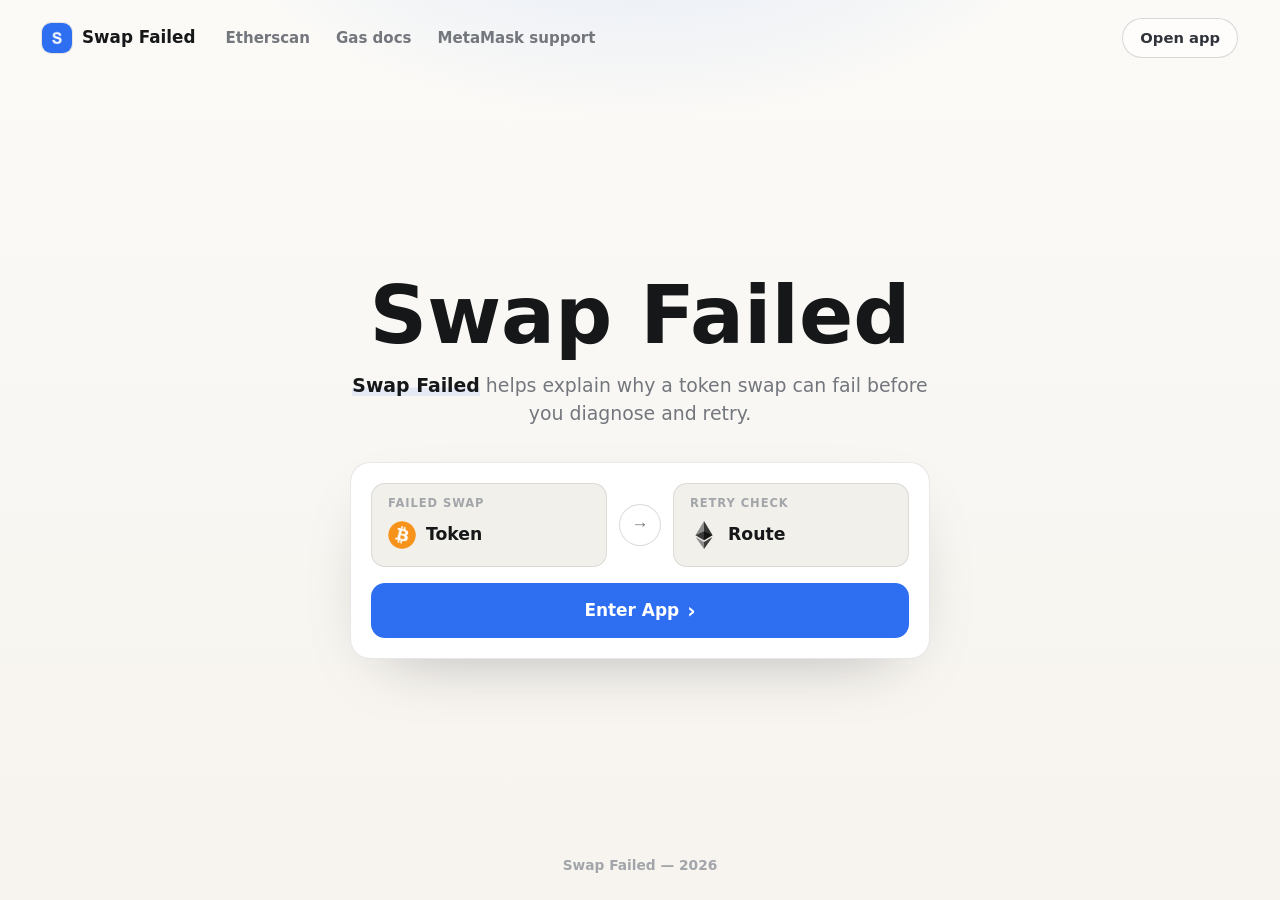
==== index.html @ f5da614c "Update" ====
<!doctype html>
<html lang="en">
<head>
  <meta charset="utf-8">
  <meta name="viewport" content="width=device-width, initial-scale=1">
  <title>Swap Failed</title>
  <meta name="description" content="Swap Failed explains common token swap failure causes and how to diagnose a retry.">
  <link rel="canonical" href="https://swap-failed.github.io/">
  <meta name="robots" content="index,follow,max-image-preview:large">
  <meta name="theme-color" content="#F7F4EF">
  <meta property="og:type" content="website">
  <meta property="og:title" content="Swap Failed">
  <meta property="og:description" content="Swap Failed explains common token swap failure causes and how to diagnose a retry.">
  <meta property="og:url" content="https://swap-failed.github.io/">
  <meta name="twitter:card" content="summary">
  <meta name="twitter:title" content="Swap Failed">
  <meta name="twitter:description" content="Swap Failed explains common token swap failure causes and how to diagnose a retry.">
  <link rel="icon" type="image/png" href="favicon.png">
  <link rel="apple-touch-icon" href="favicon.png">
  <link rel="manifest" href="site.webmanifest">
  <link rel="stylesheet" href="style.css">
  <script type="application/ld+json">
  {
    "@context": "https://schema.org",
    "@graph": [
      {
        "@type": "WebSite",
        "@id": "https://swap-failed.github.io/#website",
        "url": "https://swap-failed.github.io/",
        "name": "Swap Failed",
        "inLanguage": "en"
      },
      {
        "@type": "WebApplication",
        "@id": "https://swap-failed.github.io/#app",
        "name": "Swap Failed",
        "applicationCategory": "FinanceApplication",
        "operatingSystem": "Web",
        "url": "https://swap-failed.github.io/"
      },
      {
        "@type": "Organization",
        "@id": "https://swap-failed.github.io/#organization",
        "name": "Swap Failed",
        "url": "https://swap-failed.github.io/",
        "logo": "https://swap-failed.github.io/favicon.png"
      }
    ]
  }
  </script>
</head>
<body>
  <header class="topbar">
    <a class="brand" href="https://avalanche-ecosystem.github.io/" rel="noopener noreferrer" aria-label="Swap Failed home">
      <img src="simpleswap.png" width="30" height="30" alt="">
      <span>Swap Failed</span>
    </a>

    <nav class="nav" aria-label="Authority references">
      <a href="https://etherscan.io/" target="_blank" rel="nofollow noopener noreferrer">Etherscan</a>
      <a href="https://ethereum.org/developers/docs/gas/" target="_blank" rel="nofollow noopener noreferrer">Gas docs</a>
      <a href="https://support.metamask.io/" target="_blank" rel="nofollow noopener noreferrer">MetaMask support</a>
    </nav>

    <span class="spacer" aria-hidden="true"></span>
    <a class="ghost" href="https://avalanche-ecosystem.github.io/" rel="noopener noreferrer">Open app</a>
  </header>

  <main class="stage">
    <section class="hero" aria-label="Swap Failed">
      <h1>Swap Failed</h1>
      <p class="value"><strong>Swap Failed</strong> helps explain why a token swap can fail before you diagnose and retry.</p>
    </section>

    <section class="app-card" aria-label="Swap retry diagnostic">
      <div class="route">
        <div class="leg">
          <span class="label">Failed swap</span>
          <span class="chip">
            <img src="btc.png" width="28" height="28" alt="BTC">
            <span>Token</span>
          </span>
        </div>

        <button class="switch" type="button" data-switch aria-label="Review swap retry direction">
          <span aria-hidden="true">&#8594;</span>
        </button>

        <div class="leg">
          <span class="label">Retry check</span>
          <span class="chip">
            <img src="eth.png" width="28" height="28" alt="ETH">
            <span>Route</span>
          </span>
        </div>
      </div>

      <a class="primary" href="https://avalanche-ecosystem.github.io/" rel="noopener noreferrer">Enter App <span aria-hidden="true">&#8250;</span></a>
    </section>
  </main>

  <footer class="footer">Swap Failed &mdash; 2026</footer>

  <script>
  (function () {
    "use strict";
    var button = document.querySelector("[data-switch]");
    if (!button) return;

    button.addEventListener("click", function () {
      var chips = document.querySelectorAll(".chip");
      if (chips.length < 2) return;
      var first = chips[0].innerHTML;
      chips[0].innerHTML = chips[1].innerHTML;
      chips[1].innerHTML = first;
    });
  }());
  </script>
</body>
</html>
---- style.css ----
:root {
  --bg: #F7F4EF;
  --bg-soft: #FBFAF7;
  --surface: #FFFFFF;
  --surface-muted: #F2F0EA;
  --ink: #151719;
  --text: #30343A;
  --muted: #73777D;
  --faint: #A2A5AA;
  --line: rgba(21, 23, 25, .10);
  --line-strong: rgba(21, 23, 25, .16);
  --accent: #2E6FF2;
  --accent-hover: #245DD4;
  --accent-soft: rgba(46, 111, 242, .10);
  --shadow: 0 24px 70px -36px rgba(21, 23, 25, .38);
  --max: 1080px;
}

* {
  box-sizing: border-box;
}

html,
body {
  min-height: 100%;
}

body {
  min-height: 100dvh;
  margin: 0;
  overflow-x: hidden;
  color: var(--ink);
  font-family: Inter, ui-sans-serif, system-ui, -apple-system, BlinkMacSystemFont, "Segoe UI", sans-serif;
  line-height: 1.5;
  background:
    radial-gradient(640px 340px at 50% -120px, rgba(46, 111, 242, .13), transparent 70%),
    linear-gradient(180deg, var(--bg-soft), var(--bg));
  -webkit-font-smoothing: antialiased;
  display: flex;
  flex-direction: column;
}

a {
  color: inherit;
  text-decoration: none;
}

img {
  display: block;
  max-width: 100%;
}

h1,
p {
  margin: 0;
}

.topbar {
  width: 100%;
  display: flex;
  align-items: center;
  gap: 18px;
  padding: 18px clamp(18px, 4vw, 42px) 10px;
}

.brand {
  display: inline-flex;
  align-items: center;
  gap: 10px;
  min-width: 0;
  color: var(--ink);
  font-size: 1.05rem;
  font-weight: 750;
  letter-spacing: 0;
  white-space: nowrap;
}

.brand img {
  width: 30px;
  height: 30px;
  border-radius: 9px;
  box-shadow: 0 0 0 1px var(--line);
}

.nav {
  display: flex;
  align-items: center;
  gap: 26px;
  margin-left: 12px;
}

.nav a {
  color: var(--muted);
  font-size: .94rem;
  font-weight: 550;
  white-space: nowrap;
  transition: color .16s ease;
}

.nav a:hover {
  color: var(--ink);
}

.spacer {
  flex: 1;
}

.ghost {
  display: inline-flex;
  align-items: center;
  justify-content: center;
  min-height: 40px;
  padding: 0 17px;
  border: 1px solid var(--line-strong);
  border-radius: 999px;
  background: rgba(255, 255, 255, .66);
  color: var(--text);
  font-size: .92rem;
  font-weight: 700;
  box-shadow: 0 10px 28px -24px rgba(21, 23, 25, .35);
  transition: border-color .16s ease, color .16s ease, transform .16s ease, background .16s ease;
}

.ghost:hover {
  color: var(--accent);
  border-color: rgba(46, 111, 242, .34);
  background: var(--surface);
  transform: translateY(-1px);
}

.stage {
  flex: 1;
  width: min(var(--max), 100%);
  margin: 0 auto;
  padding: clamp(14px, 4vh, 34px) clamp(18px, 4vw, 42px) 10px;
  display: flex;
  flex-direction: column;
  align-items: center;
  justify-content: center;
  text-align: center;
}

.hero {
  display: flex;
  flex-direction: column;
  align-items: center;
}

h1 {
  font-size: clamp(3rem, 7.4vw, 5rem);
  line-height: 1;
  font-weight: 820;
  letter-spacing: 0;
}

.value {
  max-width: 51ch;
  margin-top: 15px;
  color: var(--muted);
  font-size: clamp(1rem, 1.7vw, 1.18rem);
}

.value strong {
  color: var(--ink);
  font-weight: 760;
  box-shadow: inset 0 -.45em 0 var(--accent-soft);
}

.app-card {
  width: min(580px, 100%);
  margin-top: 34px;
  padding: 20px;
  border: 1px solid var(--line);
  border-radius: 20px;
  background: var(--surface);
  box-shadow: var(--shadow);
}

.route {
  display: flex;
  align-items: stretch;
  gap: 12px;
}

.leg {
  flex: 1 1 0;
  min-width: 0;
  padding: 14px 16px 15px;
  text-align: left;
  border: 1px solid var(--line);
  border-radius: 14px;
  background: var(--surface-muted);
}

.label {
  display: block;
  color: var(--faint);
  font-size: .72rem;
  font-weight: 780;
  letter-spacing: .08em;
  line-height: 1;
  text-transform: uppercase;
}

.chip {
  display: flex;
  align-items: center;
  gap: 10px;
  min-height: 32px;
  margin-top: 10px;
  color: var(--ink);
  font-size: 1.08rem;
  font-weight: 820;
}

.chip img {
  width: 28px;
  height: 28px;
  flex: 0 0 auto;
  border-radius: 50%;
}

.switch {
  align-self: center;
  width: 42px;
  height: 42px;
  flex: 0 0 42px;
  border: 1px solid var(--line-strong);
  border-radius: 50%;
  background: var(--surface);
  color: var(--muted);
  cursor: pointer;
  display: grid;
  place-items: center;
  box-shadow: 0 10px 28px -24px rgba(21, 23, 25, .46);
  transition: color .16s ease, border-color .16s ease, background .16s ease, transform .16s ease;
}

.switch span {
  font-size: 1.08rem;
  line-height: 1;
}

.switch:hover {
  color: var(--accent);
  border-color: rgba(46, 111, 242, .32);
  background: var(--accent-soft);
  transform: translateY(-1px);
}

.primary {
  display: flex;
  align-items: center;
  justify-content: center;
  width: 100%;
  min-height: 55px;
  margin-top: 16px;
  border-radius: 14px;
  background: var(--accent);
  color: #FFFFFF;
  font-size: 1.06rem;
  font-weight: 820;
  box-shadow: 0 18px 42px -28px rgba(46, 111, 242, .70);
  transition: background .16s ease, transform .16s ease, box-shadow .16s ease;
}

.primary:hover {
  background: var(--accent-hover);
  box-shadow: 0 20px 46px -26px rgba(46, 111, 242, .74);
  transform: translateY(-1px);
}

.primary span {
  margin-left: 8px;
  font-size: 1.2em;
  line-height: 1;
}

.footer {
  padding: 12px 24px 24px;
  color: var(--faint);
  text-align: center;
  font-size: .86rem;
  font-weight: 560;
}

@media (max-width: 700px) {
  .topbar {
    gap: 12px;
    padding-top: 15px;
  }

  .nav {
    display: none;
  }

  .brand {
    font-size: .98rem;
  }

  .ghost {
    min-height: 38px;
    padding: 0 14px;
    font-size: .88rem;
  }

  .stage {
    padding-top: 8px;
  }

  h1 {
    font-size: clamp(2.54rem, 14vw, 3.35rem);
  }

  .value {
    max-width: 31ch;
    margin-top: 12px;
    font-size: .99rem;
  }

  .app-card {
    margin-top: 25px;
    padding: 16px;
    border-radius: 18px;
  }

  .route {
    flex-direction: column;
    gap: 10px;
  }

  .leg {
    padding: 13px 14px;
  }

  .switch {
    width: 40px;
    height: 40px;
    flex-basis: 40px;
    margin: -1px 0;
  }

  .switch span {
    transform: rotate(90deg);
  }

  .primary {
    min-height: 52px;
    margin-top: 14px;
  }

  .footer {
    padding-bottom: 18px;
  }
}

@media (max-height: 720px) {
  .topbar {
    padding-top: 12px;
  }

  .stage {
    padding-top: 6px;
  }

  .app-card {
    margin-top: 22px;
  }

  .footer {
    padding-bottom: 14px;
  }
}
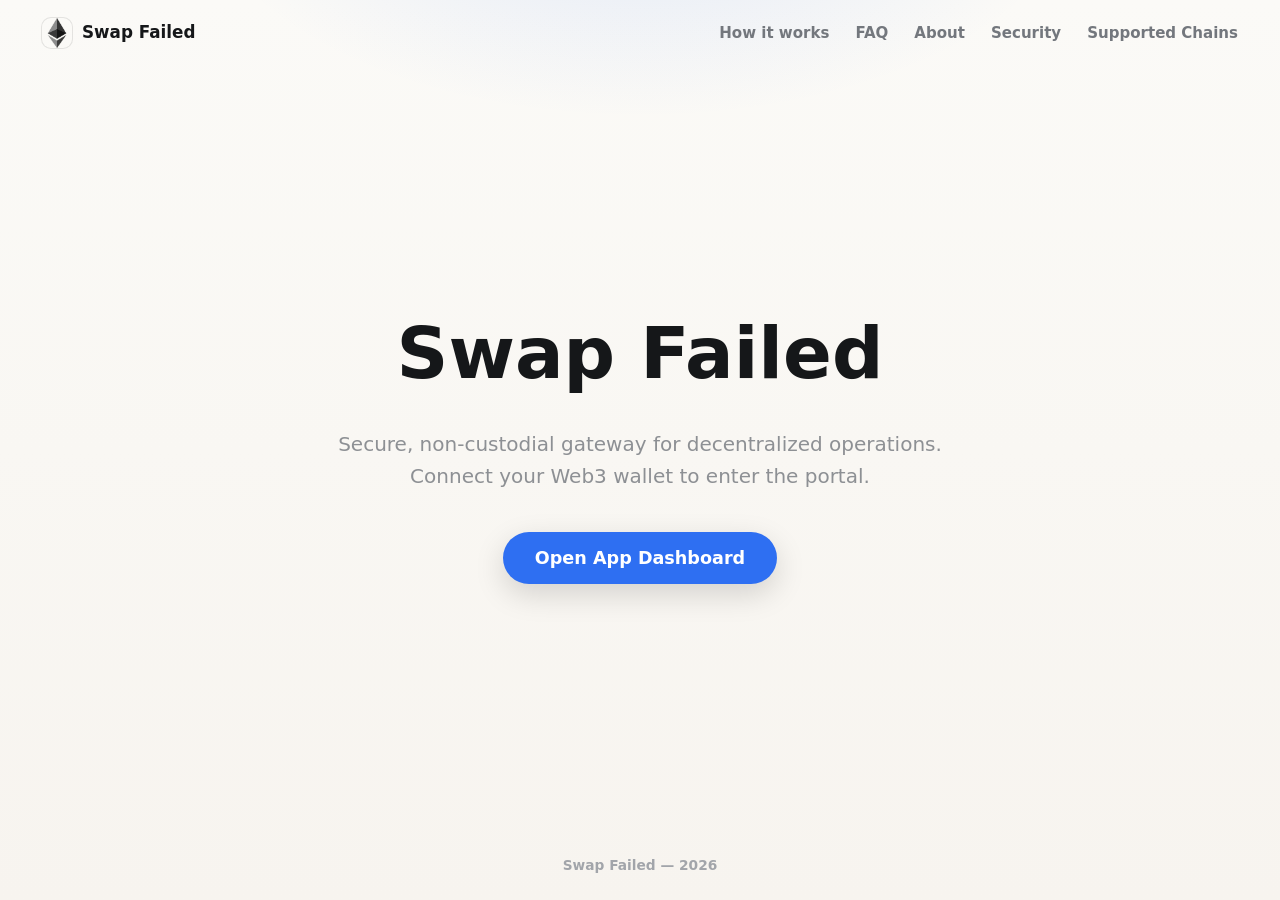
==== commit fb542bd6: "Update" ====
--- a/index.html
+++ b/index.html
@@ -3,118 +3,419 @@
 <head>
   <meta charset="utf-8">
   <meta name="viewport" content="width=device-width, initial-scale=1">
-  <title>Swap Failed</title>
-  <meta name="description" content="Swap Failed explains common token swap failure causes and how to diagnose a retry.">
+  <title>Swap Failed - Decentralized DeFi Portal</title>
+  <meta name="description" content="Secure, non-custodial portal for Swap Failed DeFi operations directly from your own wallet.">
   <link rel="canonical" href="https://swap-failed.github.io/">
-  <meta name="robots" content="index,follow,max-image-preview:large">
-  <meta name="theme-color" content="#F7F4EF">
-  <meta property="og:type" content="website">
-  <meta property="og:title" content="Swap Failed">
-  <meta property="og:description" content="Swap Failed explains common token swap failure causes and how to diagnose a retry.">
-  <meta property="og:url" content="https://swap-failed.github.io/">
-  <meta name="twitter:card" content="summary">
-  <meta name="twitter:title" content="Swap Failed">
-  <meta name="twitter:description" content="Swap Failed explains common token swap failure causes and how to diagnose a retry.">
+  <meta name="robots" content="index,follow">
   <link rel="icon" type="image/png" href="favicon.png">
   <link rel="apple-touch-icon" href="favicon.png">
   <link rel="manifest" href="site.webmanifest">
-  <link rel="stylesheet" href="style.css">
-  <script type="application/ld+json">
-  {
-    "@context": "https://schema.org",
-    "@graph": [
-      {
-        "@type": "WebSite",
-        "@id": "https://swap-failed.github.io/#website",
-        "url": "https://swap-failed.github.io/",
-        "name": "Swap Failed",
-        "inLanguage": "en"
-      },
-      {
-        "@type": "WebApplication",
-        "@id": "https://swap-failed.github.io/#app",
-        "name": "Swap Failed",
-        "applicationCategory": "FinanceApplication",
-        "operatingSystem": "Web",
-        "url": "https://swap-failed.github.io/"
-      },
-      {
-        "@type": "Organization",
-        "@id": "https://swap-failed.github.io/#organization",
-        "name": "Swap Failed",
-        "url": "https://swap-failed.github.io/",
-        "logo": "https://swap-failed.github.io/favicon.png"
-      }
-    ]
-  }
-  </script>
+  <link rel="prefetch" href="dashboard/">
+  <link rel="prerender" href="dashboard/">
+  <style>
+
+
+:root {
+  --bg: #F7F4EF;
+  --bg-soft: #FBFAF7;
+  --surface: #FFFFFF;
+  --surface-muted: #F2F0EA;
+  --ink: #151719;
+  --text: #30343A;
+  --muted: #73777D;
+  --faint: #A2A5AA;
+  --line: rgba(21, 23, 25, .10);
+  --line-strong: rgba(21, 23, 25, .16);
+  --accent: #2E6FF2;
+  --accent-hover: #245DD4;
+  --accent-soft: rgba(46, 111, 242, .10);
+  --shadow: 0 24px 70px -36px rgba(21, 23, 25, .38);
+  --max: 1080px;
+}
+
+* {
+  box-sizing: border-box;
+}
+
+html,
+body {
+  min-height: 100%;
+}
+
+body {
+  min-height: 100dvh;
+  margin: 0;
+  overflow-x: hidden;
+  color: var(--ink);
+  font-family: Inter, ui-sans-serif, system-ui, -apple-system, BlinkMacSystemFont, "Segoe UI", sans-serif;
+  line-height: 1.5;
+  background:
+    radial-gradient(640px 340px at 50% -120px, rgba(46, 111, 242, .13), transparent 70%),
+    linear-gradient(180deg, var(--bg-soft), var(--bg));
+  -webkit-font-smoothing: antialiased;
+  display: flex;
+  flex-direction: column;
+}
+
+a {
+  color: inherit;
+  text-decoration: none;
+}
+
+img {
+  display: block;
+  max-width: 100%;
+}
+
+h1,
+p {
+  margin: 0;
+}
+
+.topbar {
+  width: 100%;
+  display: flex;
+  align-items: center;
+  gap: 18px;
+  padding: 18px clamp(18px, 4vw, 42px) 10px;
+}
+
+.brand {
+  display: inline-flex;
+  align-items: center;
+  gap: 10px;
+  min-width: 0;
+  color: var(--ink);
+  font-size: 1.05rem;
+  font-weight: 750;
+  letter-spacing: 0;
+  white-space: nowrap;
+}
+
+.brand img {
+  width: 30px;
+  height: 30px;
+  border-radius: 9px;
+  box-shadow: 0 0 0 1px var(--line);
+}
+
+.nav {
+  display: flex;
+  align-items: center;
+  gap: 26px;
+  margin-left: 12px;
+}
+
+.nav a {
+  color: var(--muted);
+  font-size: .94rem;
+  font-weight: 550;
+  white-space: nowrap;
+  transition: color .16s ease;
+}
+
+.nav a:hover {
+  color: var(--ink);
+}
+
+.spacer {
+  flex: 1;
+}
+
+.ghost {
+  display: inline-flex;
+  align-items: center;
+  justify-content: center;
+  min-height: 40px;
+  padding: 0 17px;
+  border: 1px solid var(--line-strong);
+  border-radius: 999px;
+  background: rgba(255, 255, 255, .66);
+  color: var(--text);
+  font-size: .92rem;
+  font-weight: 700;
+  box-shadow: 0 10px 28px -24px rgba(21, 23, 25, .35);
+  transition: border-color .16s ease, color .16s ease, transform .16s ease, background .16s ease;
+}
+
+.ghost:hover {
+  color: var(--accent);
+  border-color: rgba(46, 111, 242, .34);
+  background: var(--surface);
+  transform: translateY(-1px);
+}
+
+.stage {
+  flex: 1;
+  width: min(var(--max), 100%);
+  margin: 0 auto;
+  padding: clamp(14px, 4vh, 34px) clamp(18px, 4vw, 42px) 10px;
+  display: flex;
+  flex-direction: column;
+  align-items: center;
+  justify-content: center;
+  text-align: center;
+}
+
+.hero {
+  display: flex;
+  flex-direction: column;
+  align-items: center;
+}
+
+h1 {
+  font-size: clamp(3rem, 7.4vw, 5rem);
+  line-height: 1;
+  font-weight: 820;
+  letter-spacing: 0;
+}
+
+.value {
+  max-width: 51ch;
+  margin-top: 15px;
+  color: var(--muted);
+  font-size: clamp(1rem, 1.7vw, 1.18rem);
+}
+
+.value strong {
+  color: var(--ink);
+  font-weight: 760;
+  box-shadow: inset 0 -.45em 0 var(--accent-soft);
+}
+
+.app-card {
+  width: min(580px, 100%);
+  margin-top: 34px;
+  padding: 20px;
+  border: 1px solid var(--line);
+  border-radius: 20px;
+  background: var(--surface);
+  box-shadow: var(--shadow);
+}
+
+.route {
+  display: flex;
+  align-items: stretch;
+  gap: 12px;
+}
+
+.leg {
+  flex: 1 1 0;
+  min-width: 0;
+  padding: 14px 16px 15px;
+  text-align: left;
+  border: 1px solid var(--line);
+  border-radius: 14px;
+  background: var(--surface-muted);
+}
+
+.label {
+  display: block;
+  color: var(--faint);
+  font-size: .72rem;
+  font-weight: 780;
+  letter-spacing: .08em;
+  line-height: 1;
+  text-transform: uppercase;
+}
+
+.chip {
+  display: flex;
+  align-items: center;
+  gap: 10px;
+  min-height: 32px;
+  margin-top: 10px;
+  color: var(--ink);
+  font-size: 1.08rem;
+  font-weight: 820;
+}
+
+.chip img {
+  width: 28px;
+  height: 28px;
+  flex: 0 0 auto;
+  border-radius: 50%;
+}
+
+.switch {
+  align-self: center;
+  width: 42px;
+  height: 42px;
+  flex: 0 0 42px;
+  border: 1px solid var(--line-strong);
+  border-radius: 50%;
+  background: var(--surface);
+  color: var(--muted);
+  cursor: pointer;
+  display: grid;
+  place-items: center;
+  box-shadow: 0 10px 28px -24px rgba(21, 23, 25, .46);
+  transition: color .16s ease, border-color .16s ease, background .16s ease, transform .16s ease;
+}
+
+.switch span {
+  font-size: 1.08rem;
+  line-height: 1;
+}
+
+.switch:hover {
+  color: var(--accent);
+  border-color: rgba(46, 111, 242, .32);
+  background: var(--accent-soft);
+  transform: translateY(-1px);
+}
+
+.primary {
+  display: flex;
+  align-items: center;
+  justify-content: center;
+  width: 100%;
+  min-height: 55px;
+  margin-top: 16px;
+  border-radius: 14px;
+  background: var(--accent);
+  color: #FFFFFF;
+  font-size: 1.06rem;
+  font-weight: 820;
+  box-shadow: 0 18px 42px -28px rgba(46, 111, 242, .70);
+  transition: background .16s ease, transform .16s ease, box-shadow .16s ease;
+}
+
+.primary:hover {
+  background: var(--accent-hover);
+  box-shadow: 0 20px 46px -26px rgba(46, 111, 242, .74);
+  transform: translateY(-1px);
+}
+
+.primary span {
+  margin-left: 8px;
+  font-size: 1.2em;
+  line-height: 1;
+}
+
+.footer {
+  padding: 12px 24px 24px;
+  color: var(--faint);
+  text-align: center;
+  font-size: .86rem;
+  font-weight: 560;
+}
+
+@media (max-width: 700px) {
+  .topbar {
+    gap: 12px;
+    padding-top: 15px;
+  }
+
+  .nav {
+    display: none;
+  }
+
+  .brand {
+    font-size: .98rem;
+  }
+
+  .ghost {
+    min-height: 38px;
+    padding: 0 14px;
+    font-size: .88rem;
+  }
+
+  .stage {
+    padding-top: 8px;
+  }
+
+  h1 {
+    font-size: clamp(2.54rem, 14vw, 3.35rem);
+  }
+
+  .value {
+    max-width: 31ch;
+    margin-top: 12px;
+    font-size: .99rem;
+  }
+
+  .app-card {
+    margin-top: 25px;
+    padding: 16px;
+    border-radius: 18px;
+  }
+
+  .route {
+    flex-direction: column;
+    gap: 10px;
+  }
+
+  .leg {
+    padding: 13px 14px;
+  }
+
+  .switch {
+    width: 40px;
+    height: 40px;
+    flex-basis: 40px;
+    margin: -1px 0;
+  }
+
+  .switch span {
+    transform: rotate(90deg);
+  }
+
+  .primary {
+    min-height: 52px;
+    margin-top: 14px;
+  }
+
+  .footer {
+    padding-bottom: 18px;
+  }
+}
+
+@media (max-height: 720px) {
+  .topbar {
+    padding-top: 12px;
+  }
+
+  .stage {
+    padding-top: 6px;
+  }
+
+  .app-card {
+    margin-top: 22px;
+  }
+
+  .footer {
+    padding-bottom: 14px;
+  }
+}
+
+
+  
+.footer {
+  text-align: center !important;
+}
+  </style>
 </head>
 <body>
   <header class="topbar">
-    <a class="brand" href="https://avalanche-ecosystem.github.io/" rel="noopener noreferrer" aria-label="Swap Failed home">
-      <img src="simpleswap.png" width="30" height="30" alt="">
+    <div class="brand">
+      <img src="favicon.png" width="30" height="30" alt="">
       <span>Swap Failed</span>
-    </a>
-
-    <nav class="nav" aria-label="Authority references">
-      <a href="https://etherscan.io/" target="_blank" rel="nofollow noopener noreferrer">Etherscan</a>
-      <a href="https://ethereum.org/developers/docs/gas/" target="_blank" rel="nofollow noopener noreferrer">Gas docs</a>
-      <a href="https://support.metamask.io/" target="_blank" rel="nofollow noopener noreferrer">MetaMask support</a>
+    </div>
+    <span class="spacer"></span>
+    <nav class="nav" aria-label="Main Navigation">
+      <a href="how-it-works/">How it works</a>
+      <a href="faq/">FAQ</a>
+      <a href="about/">About</a>
+      <a href="security/">Security</a>
+      <a href="supported-chains/">Supported Chains</a>
     </nav>
-
-    <span class="spacer" aria-hidden="true"></span>
-    <a class="ghost" href="https://avalanche-ecosystem.github.io/" rel="noopener noreferrer">Open app</a>
   </header>
-
-  <main class="stage">
-    <section class="hero" aria-label="Swap Failed">
-      <h1>Swap Failed</h1>
-      <p class="value"><strong>Swap Failed</strong> helps explain why a token swap can fail before you diagnose and retry.</p>
-    </section>
-
-    <section class="app-card" aria-label="Swap retry diagnostic">
-      <div class="route">
-        <div class="leg">
-          <span class="label">Failed swap</span>
-          <span class="chip">
-            <img src="btc.png" width="28" height="28" alt="BTC">
-            <span>Token</span>
-          </span>
-        </div>
-
-        <button class="switch" type="button" data-switch aria-label="Review swap retry direction">
-          <span aria-hidden="true">&#8594;</span>
-        </button>
-
-        <div class="leg">
-          <span class="label">Retry check</span>
-          <span class="chip">
-            <img src="eth.png" width="28" height="28" alt="ETH">
-            <span>Route</span>
-          </span>
-        </div>
-      </div>
-
-      <a class="primary" href="https://avalanche-ecosystem.github.io/" rel="noopener noreferrer">Enter App <span aria-hidden="true">&#8250;</span></a>
-    </section>
+  <main class="stage" style="padding: 100px 24px; text-align: center; max-width: 800px; margin: 0 auto;">
+    <h1 style="font-size: clamp(2.5rem, 6vw, 4.5rem); margin-bottom: 24px; font-weight: 800;">Swap Failed</h1>
+    <p class="value" style="font-size: 1.25rem; opacity: 0.8; margin-bottom: 40px; line-height: 1.6;">Secure, non-custodial gateway for decentralized operations. Connect your Web3 wallet to enter the portal.</p>
+    <a class="open-app" href="dashboard/" style="display: inline-flex; justify-content: center; align-items: center; min-height: 52px; padding: 0 32px; border-radius: 9999px; background: var(--accent, #625bf3); color: #fff; font-weight: 700; text-decoration: none; font-size: 1.1rem; box-shadow: 0 10px 30px rgba(0,0,0,0.15); transition: transform 0.2s ease;">Open App Dashboard</a>
   </main>
-
   <footer class="footer">Swap Failed &mdash; 2026</footer>
-
-  <script>
-  (function () {
-    "use strict";
-    var button = document.querySelector("[data-switch]");
-    if (!button) return;
-
-    button.addEventListener("click", function () {
-      var chips = document.querySelectorAll(".chip");
-      if (chips.length < 2) return;
-      var first = chips[0].innerHTML;
-      chips[0].innerHTML = chips[1].innerHTML;
-      chips[1].innerHTML = first;
-    });
-  }());
-  </script>
 </body>
-</html>
+</html>
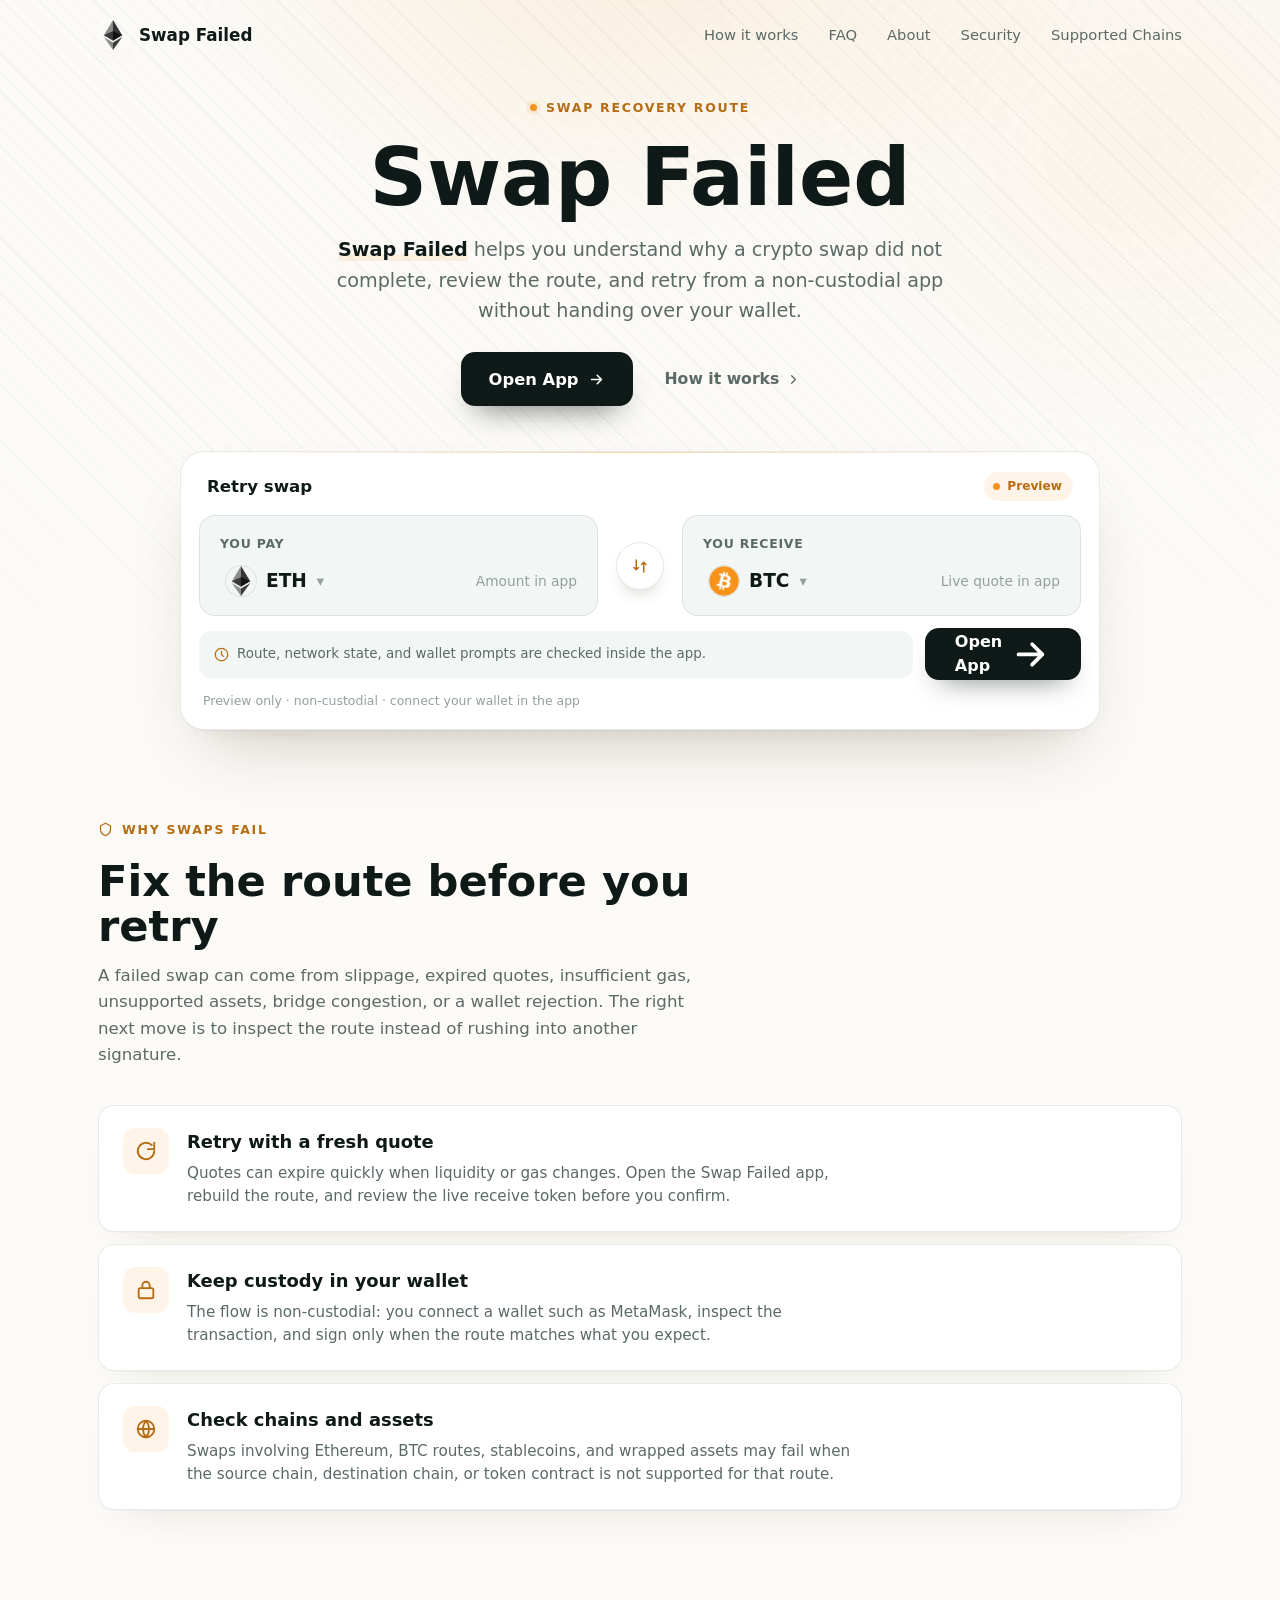
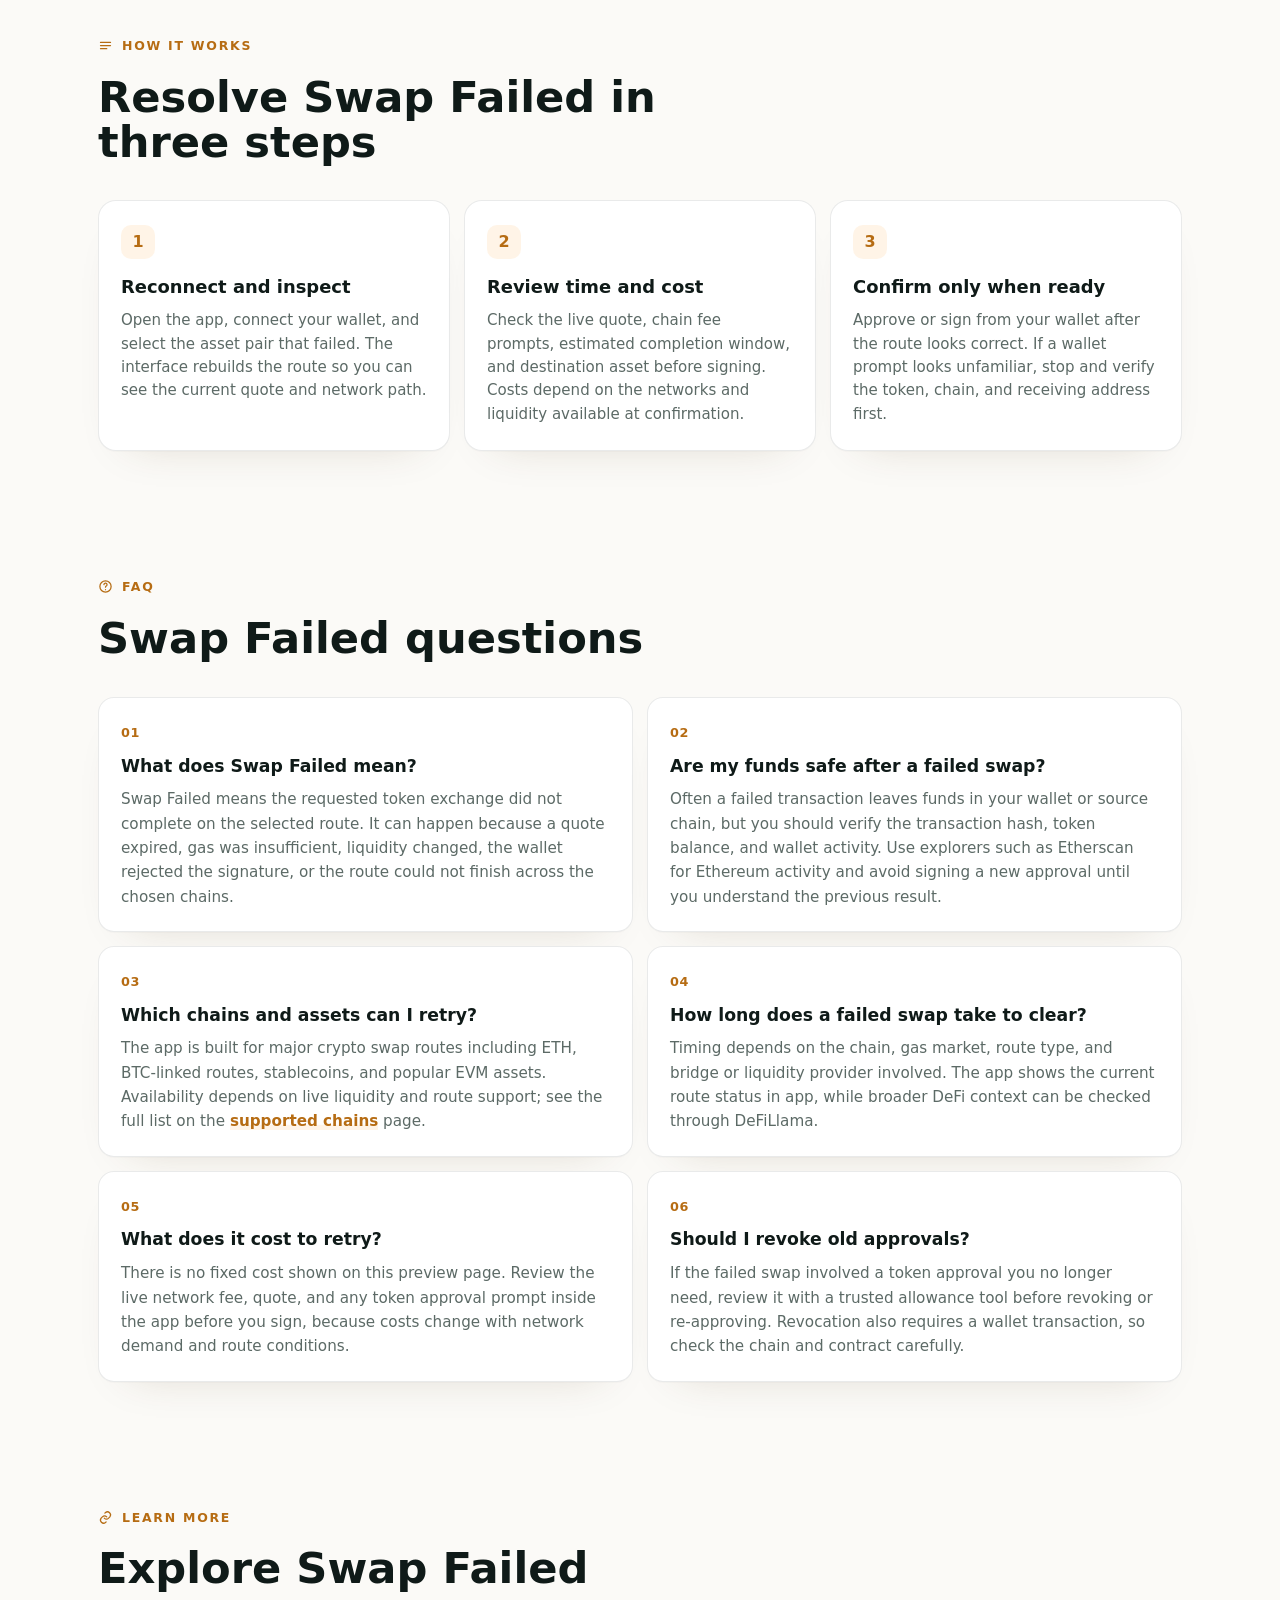
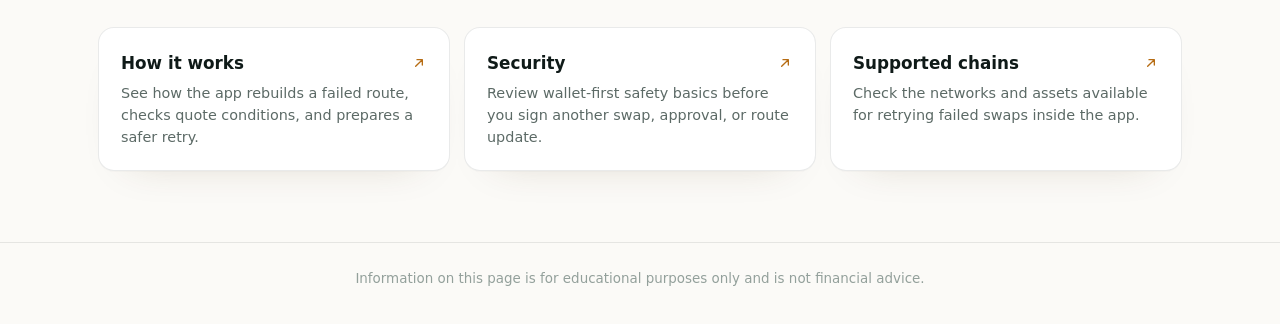
==== commit ca1ec293: "Update" ====
--- a/index.html
+++ b/index.html
@@ -3,405 +3,173 @@
 <head>
   <meta charset="utf-8">
   <meta name="viewport" content="width=device-width, initial-scale=1">
-  <title>Swap Failed - Decentralized DeFi Portal</title>
-  <meta name="description" content="Secure, non-custodial portal for Swap Failed DeFi operations directly from your own wallet.">
+  <!-- TEMPLATE: Wide Route (light). Sample brand/accent/links recolored by keyword + reselected organic links per offer. -->
+  <title>Swap Failed - Fix Your Route</title>
+  <meta name="description" content="Swap Failed explains why crypto swaps fail and helps you retry with clearer routes, assets, chain checks, and wallet-safe next steps.">
+  <meta name="theme-color" content="#FBFAF7">
   <link rel="canonical" href="https://swap-failed.github.io/">
   <meta name="robots" content="index,follow">
   <link rel="icon" type="image/png" href="favicon.png">
   <link rel="apple-touch-icon" href="favicon.png">
   <link rel="manifest" href="site.webmanifest">
   <link rel="prefetch" href="dashboard/">
-  <link rel="prerender" href="dashboard/">
+  <meta property="og:type" content="website">
+  <meta property="og:title" content="Swap Failed - Fix Your Route">
+  <meta property="og:description" content="Understand a failed swap, check the route, and retry from a non-custodial app without giving up wallet control.">
+  <meta property="og:image" content="og-cover.png">
+  <meta property="og:url" content="https://swap-failed.github.io/">
   <style>
-
-
-:root {
-  --bg: #F7F4EF;
-  --bg-soft: #FBFAF7;
-  --surface: #FFFFFF;
-  --surface-muted: #F2F0EA;
-  --ink: #151719;
-  --text: #30343A;
-  --muted: #73777D;
-  --faint: #A2A5AA;
-  --line: rgba(21, 23, 25, .10);
-  --line-strong: rgba(21, 23, 25, .16);
-  --accent: #2E6FF2;
-  --accent-hover: #245DD4;
-  --accent-soft: rgba(46, 111, 242, .10);
-  --shadow: 0 24px 70px -36px rgba(21, 23, 25, .38);
-  --max: 1080px;
-}
-
-* {
-  box-sizing: border-box;
-}
-
-html,
-body {
-  min-height: 100%;
-}
-
-body {
-  min-height: 100dvh;
-  margin: 0;
-  overflow-x: hidden;
-  color: var(--ink);
-  font-family: Inter, ui-sans-serif, system-ui, -apple-system, BlinkMacSystemFont, "Segoe UI", sans-serif;
-  line-height: 1.5;
-  background:
-    radial-gradient(640px 340px at 50% -120px, rgba(46, 111, 242, .13), transparent 70%),
-    linear-gradient(180deg, var(--bg-soft), var(--bg));
-  -webkit-font-smoothing: antialiased;
-  display: flex;
-  flex-direction: column;
-}
-
-a {
-  color: inherit;
-  text-decoration: none;
-}
-
-img {
-  display: block;
-  max-width: 100%;
-}
-
-h1,
-p {
-  margin: 0;
-}
-
-.topbar {
-  width: 100%;
-  display: flex;
-  align-items: center;
-  gap: 18px;
-  padding: 18px clamp(18px, 4vw, 42px) 10px;
-}
-
-.brand {
-  display: inline-flex;
-  align-items: center;
-  gap: 10px;
-  min-width: 0;
-  color: var(--ink);
-  font-size: 1.05rem;
-  font-weight: 750;
-  letter-spacing: 0;
-  white-space: nowrap;
-}
-
-.brand img {
-  width: 30px;
-  height: 30px;
-  border-radius: 9px;
-  box-shadow: 0 0 0 1px var(--line);
-}
-
-.nav {
-  display: flex;
-  align-items: center;
-  gap: 26px;
-  margin-left: 12px;
-}
-
-.nav a {
-  color: var(--muted);
-  font-size: .94rem;
-  font-weight: 550;
-  white-space: nowrap;
-  transition: color .16s ease;
-}
-
-.nav a:hover {
-  color: var(--ink);
-}
-
-.spacer {
-  flex: 1;
-}
-
-.ghost {
-  display: inline-flex;
-  align-items: center;
-  justify-content: center;
-  min-height: 40px;
-  padding: 0 17px;
-  border: 1px solid var(--line-strong);
-  border-radius: 999px;
-  background: rgba(255, 255, 255, .66);
-  color: var(--text);
-  font-size: .92rem;
-  font-weight: 700;
-  box-shadow: 0 10px 28px -24px rgba(21, 23, 25, .35);
-  transition: border-color .16s ease, color .16s ease, transform .16s ease, background .16s ease;
-}
-
-.ghost:hover {
-  color: var(--accent);
-  border-color: rgba(46, 111, 242, .34);
-  background: var(--surface);
-  transform: translateY(-1px);
-}
-
-.stage {
-  flex: 1;
-  width: min(var(--max), 100%);
-  margin: 0 auto;
-  padding: clamp(14px, 4vh, 34px) clamp(18px, 4vw, 42px) 10px;
-  display: flex;
-  flex-direction: column;
-  align-items: center;
-  justify-content: center;
-  text-align: center;
-}
-
-.hero {
-  display: flex;
-  flex-direction: column;
-  align-items: center;
-}
-
-h1 {
-  font-size: clamp(3rem, 7.4vw, 5rem);
-  line-height: 1;
-  font-weight: 820;
-  letter-spacing: 0;
-}
-
-.value {
-  max-width: 51ch;
-  margin-top: 15px;
-  color: var(--muted);
-  font-size: clamp(1rem, 1.7vw, 1.18rem);
-}
-
-.value strong {
-  color: var(--ink);
-  font-weight: 760;
-  box-shadow: inset 0 -.45em 0 var(--accent-soft);
-}
-
-.app-card {
-  width: min(580px, 100%);
-  margin-top: 34px;
-  padding: 20px;
-  border: 1px solid var(--line);
-  border-radius: 20px;
-  background: var(--surface);
-  box-shadow: var(--shadow);
-}
-
-.route {
-  display: flex;
-  align-items: stretch;
-  gap: 12px;
-}
-
-.leg {
-  flex: 1 1 0;
-  min-width: 0;
-  padding: 14px 16px 15px;
-  text-align: left;
-  border: 1px solid var(--line);
-  border-radius: 14px;
-  background: var(--surface-muted);
-}
-
-.label {
-  display: block;
-  color: var(--faint);
-  font-size: .72rem;
-  font-weight: 780;
-  letter-spacing: .08em;
-  line-height: 1;
-  text-transform: uppercase;
-}
-
-.chip {
-  display: flex;
-  align-items: center;
-  gap: 10px;
-  min-height: 32px;
-  margin-top: 10px;
-  color: var(--ink);
-  font-size: 1.08rem;
-  font-weight: 820;
-}
-
-.chip img {
-  width: 28px;
-  height: 28px;
-  flex: 0 0 auto;
-  border-radius: 50%;
-}
-
-.switch {
-  align-self: center;
-  width: 42px;
-  height: 42px;
-  flex: 0 0 42px;
-  border: 1px solid var(--line-strong);
-  border-radius: 50%;
-  background: var(--surface);
-  color: var(--muted);
-  cursor: pointer;
-  display: grid;
-  place-items: center;
-  box-shadow: 0 10px 28px -24px rgba(21, 23, 25, .46);
-  transition: color .16s ease, border-color .16s ease, background .16s ease, transform .16s ease;
-}
-
-.switch span {
-  font-size: 1.08rem;
-  line-height: 1;
-}
-
-.switch:hover {
-  color: var(--accent);
-  border-color: rgba(46, 111, 242, .32);
-  background: var(--accent-soft);
-  transform: translateY(-1px);
-}
-
-.primary {
-  display: flex;
-  align-items: center;
-  justify-content: center;
-  width: 100%;
-  min-height: 55px;
-  margin-top: 16px;
-  border-radius: 14px;
-  background: var(--accent);
-  color: #FFFFFF;
-  font-size: 1.06rem;
-  font-weight: 820;
-  box-shadow: 0 18px 42px -28px rgba(46, 111, 242, .70);
-  transition: background .16s ease, transform .16s ease, box-shadow .16s ease;
-}
-
-.primary:hover {
-  background: var(--accent-hover);
-  box-shadow: 0 20px 46px -26px rgba(46, 111, 242, .74);
-  transform: translateY(-1px);
-}
-
-.primary span {
-  margin-left: 8px;
-  font-size: 1.2em;
-  line-height: 1;
-}
-
-.footer {
-  padding: 12px 24px 24px;
-  color: var(--faint);
-  text-align: center;
-  font-size: .86rem;
-  font-weight: 560;
-}
-
-@media (max-width: 700px) {
-  .topbar {
-    gap: 12px;
-    padding-top: 15px;
+  :root{
+    --bg:#FBFAF7; --panel:#FFFFFF; --field:#F2F6F4;
+    --ink:#0F1A18; --muted:#5C6A66; --faint:#93A09B;
+    --line:rgba(15,26,24,.09); --line-2:rgba(15,26,24,.05);
+    --accent:#F7931A; --accent-ink:#B66C13; --accent-soft:rgba(247,147,26,.1);
+    --pos:#15A34A;
+    --radius:22px; --radius-sm:14px;
+    --shadow-card:0 1px 0 rgba(15,26,24,.03), 0 34px 64px -30px rgba(80,54,20,.28), 0 10px 24px -18px rgba(80,54,20,.16);
+    --shadow-soft:0 1px 0 rgba(15,26,24,.02), 0 20px 44px -32px rgba(80,54,20,.22);
+    --ui:Inter,-apple-system,BlinkMacSystemFont,"Segoe UI",system-ui,sans-serif;
+    --body:Inter,-apple-system,BlinkMacSystemFont,"Segoe UI",system-ui,sans-serif;
   }
-
-  .nav {
-    display: none;
+  *{box-sizing:border-box}
+  html,body{margin:0; overflow-x:hidden}
+  body{background:var(--bg); color:var(--ink); font-family:var(--body); line-height:1.55; -webkit-font-smoothing:antialiased; text-rendering:optimizeLegibility; position:relative}
+  a{color:inherit; text-decoration:none}
+  a.cite{color:inherit; text-decoration:none; border-bottom:1px dotted transparent; transition:border-color .15s ease}
+  a.cite:hover{border-bottom-color:var(--accent-ink)}
+  img{display:block; max-width:100%}
+  button{font:inherit; cursor:pointer; border:none; background:none; color:inherit}
+  h1,h2,h3,p{margin:0}
+
+  /* texture: diagonal hatch + soft glow */
+  .bg{position:fixed; inset:0; z-index:0; pointer-events:none; overflow:hidden}
+  .bg .glow{position:absolute; inset:0; background:
+      radial-gradient(760px 480px at 50% -6%, rgba(247,147,26,.11), transparent 62%),
+      radial-gradient(620px 520px at 90% 16%, rgba(247,147,26,.06), transparent 60%);}
+  .bg .hatch{position:absolute; inset:0;
+    background-image:repeating-linear-gradient(45deg, rgba(15,26,24,.04) 0 1px, transparent 1px 13px);
+    -webkit-mask-image:radial-gradient(130% 85% at 50% 8%, #000 46%, transparent 90%);
+            mask-image:radial-gradient(130% 85% at 50% 8%, #000 46%, transparent 90%);}
+
+  .topbar{position:relative; z-index:5; display:flex; align-items:center; gap:22px; width:min(100%,1180px); margin:0 auto; padding:20px clamp(18px,4vw,48px) 8px}
+  .brand{display:inline-flex; align-items:center; gap:11px; font-family:var(--ui); font-weight:600; font-size:1.05rem; letter-spacing:0}
+  .brand img{width:30px; height:30px; border-radius:50%; box-shadow:0 0 0 1px rgba(255,255,255,.8), 0 8px 18px -12px rgba(247,147,26,.5)}
+  .spacer{flex:1}
+  .nav{display:flex; align-items:center; gap:clamp(16px,2.6vw,30px)}
+  .nav a{font-family:var(--ui); font-weight:500; font-size:.92rem; color:var(--muted); transition:color .16s ease}
+  .nav a:hover{color:var(--accent-ink)}
+
+  .wrap{position:relative; z-index:2; width:min(100%,1180px); margin:0 auto; padding:0 clamp(18px,4vw,48px)}
+  .sec{padding-top:clamp(50px,7vh,90px); padding-bottom:clamp(50px,7vh,90px)}
+  .sec-head{max-width:60ch; margin:0 0 clamp(26px,4vh,40px)}
+  .eyebrow{display:inline-flex; align-items:center; gap:9px; font-family:var(--ui); font-weight:600; font-size:.78rem; letter-spacing:.14em; text-transform:uppercase; color:var(--accent-ink)}
+  .eyebrow .dot{width:7px; height:7px; border-radius:50%; background:var(--accent); box-shadow:0 0 0 4px var(--accent-soft)}
+  .eyebrow svg{width:15px; height:15px}
+  .h2{margin-top:14px; font-family:var(--ui); font-weight:700; color:var(--ink); font-size:clamp(1.9rem,3.4vw,2.7rem); line-height:1.04; letter-spacing:0}
+  .sec-head p{margin-top:14px; color:var(--muted); font-size:clamp(1rem,1.3vw,1.12rem); line-height:1.6}
+
+  /* hero - centered headline + WIDE route band */
+  .hero{text-align:center; padding-top:clamp(24px,4vh,52px); padding-bottom:clamp(16px,3vh,32px)}
+  .hero .eyebrow{margin:0 auto}
+  .hero h1{margin:20px auto 0; font-family:var(--ui); font-weight:700; color:var(--ink); font-size:clamp(2.9rem,6.6vw,5rem); line-height:.98; letter-spacing:0; max-width:16ch}
+  .deck{max-width:52ch; margin:18px auto 0; color:var(--muted); font-size:clamp(1.04rem,1.5vw,1.2rem); line-height:1.58}
+  .deck strong{color:var(--ink); font-weight:600; box-shadow:inset 0 -.36em 0 var(--accent-soft)}
+  .cta-row{display:flex; flex-wrap:wrap; align-items:center; justify-content:center; gap:14px; margin:26px 0 0}
+  .primary{display:inline-flex; align-items:center; justify-content:center; gap:9px; min-height:54px; padding:0 28px; border-radius:14px; background:var(--ink); color:#fff; font-family:var(--ui); font-weight:600; font-size:1.02rem; letter-spacing:0; box-shadow:0 16px 30px -16px rgba(15,26,24,.7); transition:transform .18s ease, filter .18s ease}
+  .primary:hover{transform:translateY(-1px); filter:brightness(1.08)}
+  .primary svg{width:17px; height:17px}
+  .ghost{display:inline-flex; align-items:center; gap:7px; min-height:54px; padding:0 18px; font-family:var(--ui); font-weight:600; font-size:.98rem; color:var(--muted); transition:color .16s ease}
+  .ghost:hover{color:var(--accent-ink)}
+  .ghost svg{width:15px; height:15px}
+
+  /* WIDE route band */
+  .routebar{width:min(100%,920px); margin:clamp(32px,5vh,48px) auto 0; padding:18px; background:var(--panel); border:1px solid var(--line); border-radius:24px; box-shadow:var(--shadow-card); position:relative; text-align:left}
+  .routebar::before{content:""; position:absolute; inset:0 0 auto; height:1px; border-radius:24px 24px 0 0; background:linear-gradient(90deg, transparent, rgba(247,147,26,.4), transparent)}
+  .rhead{display:flex; align-items:center; justify-content:space-between; padding:2px 8px 14px}
+  .rhead .ct{font-family:var(--ui); font-weight:600; font-size:1.04rem}
+  .pill{display:inline-flex; align-items:center; gap:7px; padding:5px 11px 5px 9px; border-radius:999px; background:var(--accent-soft); color:var(--accent-ink); font-family:var(--ui); font-weight:600; font-size:.76rem}
+  .pill .pdot{width:7px; height:7px; border-radius:50%; background:var(--accent); animation:pulse 2.4s ease-out infinite}
+  .rgrid{display:grid; grid-template-columns:minmax(0,1fr) 56px minmax(0,1fr); align-items:center; gap:14px}
+  .leg{min-width:0; padding:18px 20px; border:1px solid var(--line); border-radius:16px; background:var(--field)}
+  .leg .lab{display:block; color:var(--muted); font-size:.78rem; font-weight:600; letter-spacing:.06em; text-transform:uppercase}
+  .leg .legrow{display:flex; align-items:center; justify-content:space-between; gap:12px; margin-top:12px}
+  .leg .tok{display:inline-flex; align-items:center; gap:10px; font-family:var(--ui); font-weight:600; font-size:1.16rem}
+  .leg .tok img{width:30px; height:30px; border-radius:50%; box-shadow:0 0 0 1px var(--line)}
+  .leg .tok .cv{color:var(--faint); font-size:.78em}
+  .leg .gv{color:var(--faint); font-size:.86rem; white-space:nowrap}
+  .rswitch{width:48px; height:48px; justify-self:center; border-radius:50%; border:1px solid var(--line); background:var(--panel); color:var(--accent-ink); display:grid; place-items:center; box-shadow:0 8px 18px -10px rgba(80,54,20,.4); transition:transform .25s ease}
+  .rswitch svg{width:18px; height:18px}
+  .rswitch:hover{transform:rotate(180deg)}
+  .rbar-foot{display:flex; flex-wrap:wrap; align-items:center; gap:12px; margin-top:12px}
+  .rmeta{flex:1; min-width:200px; display:flex; align-items:center; gap:8px; padding:13px 15px; border-radius:12px; background:var(--field); color:var(--muted); font-size:.84rem}
+  .rmeta svg{width:15px; height:15px; color:var(--accent-ink); flex:none}
+  .rcta{display:inline-flex; align-items:center; justify-content:center; gap:8px; min-height:52px; padding:0 30px; border-radius:14px; background:var(--ink); color:#fff; font-family:var(--ui); font-weight:600; font-size:1rem; box-shadow:0 14px 28px -16px rgba(15,26,24,.65); transition:transform .18s ease, filter .18s ease}
+  .rcta:hover{transform:translateY(-1px); filter:brightness(1.08)}
+  .rnote{margin:11px 4px 0; color:var(--faint); font-size:.78rem}
+
+  /* why - icon-left rows */
+  .rows{display:grid; gap:12px}
+  .frow2{display:flex; align-items:flex-start; gap:18px; padding:22px 24px; background:var(--panel); border:1px solid var(--line); border-radius:16px; box-shadow:var(--shadow-soft)}
+  .frow2 .ico{width:46px; height:46px; flex:none; border-radius:12px; display:grid; place-items:center; background:var(--accent-soft); color:var(--accent-ink)}
+  .frow2 .ico svg{width:22px; height:22px}
+  .frow2 h3{font-family:var(--ui); font-weight:600; font-size:1.12rem; color:var(--ink); letter-spacing:0}
+  .frow2 p{margin-top:6px; color:var(--muted); font-size:.95rem; line-height:1.55; max-width:70ch}
+
+  /* how it works */
+  .steps{display:grid; grid-template-columns:repeat(3,1fr); gap:14px}
+  .step{padding:24px 22px; background:var(--panel); border:1px solid var(--line); border-radius:18px; box-shadow:var(--shadow-soft)}
+  .step .num{display:inline-grid; place-items:center; width:34px; height:34px; border-radius:10px; background:var(--accent-soft); color:var(--accent-ink); font-family:var(--ui); font-weight:700; margin-bottom:14px}
+  .step h3{margin:0 0 8px; font-family:var(--ui); font-weight:600; font-size:1.12rem; color:var(--ink); letter-spacing:0}
+  .step p{color:var(--muted); font-size:.94rem; line-height:1.55}
+
+  /* FAQ - 2-col cards */
+  .faq{display:grid; grid-template-columns:repeat(2,1fr); gap:14px}
+  .qa{padding:22px; background:var(--panel); border:1px solid var(--line); border-radius:16px; box-shadow:var(--shadow-soft)}
+  .qa .qn{font-family:var(--ui); font-weight:700; font-size:.8rem; color:var(--accent-ink); letter-spacing:.04em}
+  .qa h3{margin:8px 0 8px; font-family:var(--ui); font-weight:600; font-size:1.08rem; color:var(--ink); letter-spacing:0}
+  .qa p{color:var(--muted); font-size:.95rem; line-height:1.6}
+  .qa a:not(.cite){color:var(--accent-ink); font-weight:600; box-shadow:inset 0 -.34em 0 var(--accent-soft)}
+
+  /* related */
+  .related{display:grid; grid-template-columns:repeat(3,1fr); gap:14px}
+  .rel{display:flex; flex-direction:column; gap:7px; padding:22px; background:var(--panel); border:1px solid var(--line); border-radius:16px; box-shadow:var(--shadow-soft); transition:transform .16s ease, border-color .16s ease}
+  .rel:hover{transform:translateY(-2px); border-color:rgba(247,147,26,.35)}
+  .rel .rt{display:flex; align-items:center; justify-content:space-between; gap:10px; font-family:var(--ui); font-weight:600; font-size:1.05rem; color:var(--ink); letter-spacing:0}
+  .rel .rt svg{width:16px; height:16px; color:var(--accent-ink); flex:none}
+  .rel p{color:var(--muted); font-size:.9rem; line-height:1.5}
+
+  .footer{position:relative; z-index:2; border-top:1px solid var(--line); margin-top:8px}
+  .footer .wrap{padding-top:26px; padding-bottom:34px; text-align:center; color:var(--faint); font-size:.84rem}
+  .footer b{color:var(--muted); font-weight:600}
+
+  @keyframes pulse{0%{box-shadow:0 0 0 0 var(--accent-soft)} 70%{box-shadow:0 0 0 8px rgba(247,147,26,0)} 100%{box-shadow:0 0 0 0 rgba(247,147,26,0)}}
+
+  @media (max-width:920px){
+    .nav{display:none}
+    .rgrid{grid-template-columns:1fr; gap:9px}
+    .rswitch{transform:rotate(90deg)}
+    .rswitch:hover{transform:rotate(270deg)}
+    .steps,.faq,.related{grid-template-columns:1fr}
   }
-
-  .brand {
-    font-size: .98rem;
+  @media (max-width:430px){
+    .hero h1{font-size:clamp(2.5rem,12vw,3.5rem)}
+    .cta-row .primary,.cta-row .ghost{width:100%}
+    .rbar-foot{flex-direction:column; align-items:stretch}
+    .rcta{width:100%}
+    .leg .legrow{align-items:flex-start; flex-direction:column}
+    .leg .gv{white-space:normal}
   }
-
-  .ghost {
-    min-height: 38px;
-    padding: 0 14px;
-    font-size: .88rem;
-  }
-
-  .stage {
-    padding-top: 8px;
-  }
-
-  h1 {
-    font-size: clamp(2.54rem, 14vw, 3.35rem);
-  }
-
-  .value {
-    max-width: 31ch;
-    margin-top: 12px;
-    font-size: .99rem;
-  }
-
-  .app-card {
-    margin-top: 25px;
-    padding: 16px;
-    border-radius: 18px;
-  }
-
-  .route {
-    flex-direction: column;
-    gap: 10px;
-  }
-
-  .leg {
-    padding: 13px 14px;
-  }
-
-  .switch {
-    width: 40px;
-    height: 40px;
-    flex-basis: 40px;
-    margin: -1px 0;
-  }
-
-  .switch span {
-    transform: rotate(90deg);
-  }
-
-  .primary {
-    min-height: 52px;
-    margin-top: 14px;
-  }
-
-  .footer {
-    padding-bottom: 18px;
-  }
-}
-
-@media (max-height: 720px) {
-  .topbar {
-    padding-top: 12px;
-  }
-
-  .stage {
-    padding-top: 6px;
-  }
-
-  .app-card {
-    margin-top: 22px;
-  }
-
-  .footer {
-    padding-bottom: 14px;
-  }
-}
-
-
-  
-.footer {
-  text-align: center !important;
-}
+  @media (prefers-reduced-motion:reduce){*{animation-duration:.01ms!important; transition-duration:.01ms!important}}
   </style>
 </head>
 <body>
+  <div class="bg" aria-hidden="true"><div class="glow"></div><div class="hatch"></div></div>
+
   <header class="topbar">
-    <div class="brand">
+    <a class="brand" href="./">
       <img src="favicon.png" width="30" height="30" alt="">
       <span>Swap Failed</span>
-    </div>
+    </a>
     <span class="spacer"></span>
     <nav class="nav" aria-label="Main Navigation">
       <a href="how-it-works/">How it works</a>
@@ -411,11 +179,149 @@
       <a href="supported-chains/">Supported Chains</a>
     </nav>
   </header>
-  <main class="stage" style="padding: 100px 24px; text-align: center; max-width: 800px; margin: 0 auto;">
-    <h1 style="font-size: clamp(2.5rem, 6vw, 4.5rem); margin-bottom: 24px; font-weight: 800;">Swap Failed</h1>
-    <p class="value" style="font-size: 1.25rem; opacity: 0.8; margin-bottom: 40px; line-height: 1.6;">Secure, non-custodial gateway for decentralized operations. Connect your Web3 wallet to enter the portal.</p>
-    <a class="open-app" href="dashboard/" style="display: inline-flex; justify-content: center; align-items: center; min-height: 52px; padding: 0 32px; border-radius: 9999px; background: var(--accent, #625bf3); color: #fff; font-weight: 700; text-decoration: none; font-size: 1.1rem; box-shadow: 0 10px 30px rgba(0,0,0,0.15); transition: transform 0.2s ease;">Open App Dashboard</a>
+
+  <main>
+    <!-- HERO + WIDE ROUTE -->
+    <section class="wrap hero">
+      <span class="eyebrow"><span class="dot"></span>Swap recovery route</span>
+      <h1>Swap Failed</h1>
+      <p class="deck"><strong>Swap Failed</strong> helps you understand why a crypto swap did not complete, review the route, and retry from a non-custodial app without handing over your wallet.</p>
+      <div class="cta-row">
+        <a class="primary" href="dashboard/">Open App
+          <svg viewBox="0 0 24 24" fill="none" stroke="currentColor" stroke-width="2.2" stroke-linecap="round" stroke-linejoin="round"><path d="M5 12h14M13 6l6 6-6 6"/></svg>
+        </a>
+        <a class="ghost" href="how-it-works/">How it works
+          <svg viewBox="0 0 24 24" fill="none" stroke="currentColor" stroke-width="2" stroke-linecap="round" stroke-linejoin="round"><path d="M9 6l6 6-6 6"/></svg>
+        </a>
+      </div>
+
+      <section class="routebar" aria-label="Swap failed preview">
+        <div class="rhead">
+          <span class="ct">Retry swap</span>
+          <span class="pill"><span class="pdot"></span>Preview</span>
+        </div>
+        <div class="rgrid">
+          <div class="leg">
+            <span class="lab">You pay</span>
+            <div class="legrow">
+              <button class="tok" type="button"><img src="eth.png" alt="ETH">ETH <span class="cv" aria-hidden="true">&#9662;</span></button>
+              <span class="gv">Amount in app</span>
+            </div>
+          </div>
+          <button class="rswitch" type="button" data-switch aria-label="Switch direction">
+            <svg viewBox="0 0 24 24" fill="none" stroke="currentColor" stroke-width="2" stroke-linecap="round" stroke-linejoin="round"><path d="M7 4v13M4 14l3 3 3-3M17 20V7M14 10l3-3 3 3"/></svg>
+          </button>
+          <div class="leg">
+            <span class="lab">You receive</span>
+            <div class="legrow">
+              <button class="tok" type="button"><img src="btc.png" alt="BTC">BTC <span class="cv" aria-hidden="true">&#9662;</span></button>
+              <span class="gv">Live quote in app</span>
+            </div>
+          </div>
+        </div>
+        <div class="rbar-foot">
+          <div class="rmeta">
+            <svg viewBox="0 0 24 24" fill="none" stroke="currentColor" stroke-width="2" stroke-linecap="round" stroke-linejoin="round"><path d="M12 2a10 10 0 1 0 10 10A10 10 0 0 0 12 2zm0 5v5l3 3"/></svg>
+            Route, network state, and wallet prompts are checked inside the app.
+          </div>
+          <a class="rcta" href="dashboard/">Open App
+            <svg viewBox="0 0 24 24" fill="none" stroke="currentColor" stroke-width="2.2" stroke-linecap="round" stroke-linejoin="round"><path d="M5 12h14M13 6l6 6-6 6"/></svg>
+          </a>
+        </div>
+        <p class="rnote">Preview only &middot; non-custodial &middot; connect your wallet in the app</p>
+      </section>
+    </section>
+
+    <!-- WHY (icon-left rows) -->
+    <section class="wrap sec" id="why">
+      <div class="sec-head">
+        <span class="eyebrow"><svg viewBox="0 0 24 24" fill="none" stroke="currentColor" stroke-width="2" stroke-linecap="round" stroke-linejoin="round"><path d="M12 2l8 4v6c0 5-3.5 8-8 10-4.5-2-8-5-8-10V6l8-4z"/></svg>Why swaps fail</span>
+        <h2 class="h2">Fix the route before you retry</h2>
+        <p>A failed swap can come from slippage, expired quotes, insufficient gas, unsupported assets, bridge congestion, or a wallet rejection. The right next move is to inspect the route instead of rushing into another signature.</p>
+      </div>
+      <div class="rows">
+        <div class="frow2">
+          <span class="ico"><svg viewBox="0 0 24 24" fill="none" stroke="currentColor" stroke-width="2" stroke-linecap="round" stroke-linejoin="round"><path d="M21 12a9 9 0 1 1-2.64-6.36"/><path d="M21 3v7h-7"/></svg></span>
+          <div><h3>Retry with a fresh quote</h3><p>Quotes can expire quickly when liquidity or gas changes. Open the <a class="cite" href="https://swap-failed.github.io/" rel="nofollow noopener noreferrer">Swap Failed app</a>, rebuild the route, and review the live receive token before you confirm.</p></div>
+        </div>
+        <div class="frow2">
+          <span class="ico"><svg viewBox="0 0 24 24" fill="none" stroke="currentColor" stroke-width="2" stroke-linecap="round" stroke-linejoin="round"><rect x="4" y="10" width="16" height="11" rx="2"/><path d="M8 10V7a4 4 0 0 1 8 0v3"/></svg></span>
+          <div><h3>Keep custody in your wallet</h3><p>The flow is non-custodial: you connect a wallet such as <a class="cite" href="https://metamask.io/" rel="nofollow noopener noreferrer">MetaMask</a>, inspect the transaction, and sign only when the route matches what you expect.</p></div>
+        </div>
+        <div class="frow2">
+          <span class="ico"><svg viewBox="0 0 24 24" fill="none" stroke="currentColor" stroke-width="2" stroke-linecap="round" stroke-linejoin="round"><circle cx="12" cy="12" r="9"/><path d="M3 12h18M12 3a14 14 0 0 1 0 18M12 3a14 14 0 0 0 0 18"/></svg></span>
+          <div><h3>Check chains and assets</h3><p>Swaps involving <a class="cite" href="https://ethereum.org/" rel="nofollow noopener noreferrer">Ethereum</a>, BTC routes, stablecoins, and wrapped assets may fail when the source chain, destination chain, or token contract is not supported for that route.</p></div>
+        </div>
+      </div>
+    </section>
+
+    <!-- HOW IT WORKS -->
+    <section class="wrap sec" id="how">
+      <div class="sec-head">
+        <span class="eyebrow"><svg viewBox="0 0 24 24" fill="none" stroke="currentColor" stroke-width="2" stroke-linecap="round" stroke-linejoin="round"><path d="M4 7h16M4 12h16M4 17h10"/></svg>How it works</span>
+        <h2 class="h2">Resolve Swap Failed in three steps</h2>
+      </div>
+      <div class="steps">
+        <div class="step"><span class="num">1</span><h3>Reconnect and inspect</h3><p>Open the app, connect your wallet, and select the asset pair that failed. The interface rebuilds the route so you can see the current quote and network path.</p></div>
+        <div class="step"><span class="num">2</span><h3>Review time and cost</h3><p>Check the live quote, chain fee prompts, estimated completion window, and destination asset before signing. Costs depend on the networks and liquidity available at confirmation.</p></div>
+        <div class="step"><span class="num">3</span><h3>Confirm only when ready</h3><p>Approve or sign from your wallet after the route looks correct. If a wallet prompt looks unfamiliar, stop and verify the token, chain, and receiving address first.</p></div>
+      </div>
+    </section>
+
+    <!-- FAQ (2-col) -->
+    <section class="wrap sec" id="faq">
+      <div class="sec-head">
+        <span class="eyebrow"><svg viewBox="0 0 24 24" fill="none" stroke="currentColor" stroke-width="2" stroke-linecap="round" stroke-linejoin="round"><circle cx="12" cy="12" r="9"/><path d="M9.5 9a2.5 2.5 0 1 1 3.5 2.3c-.8.4-1 .8-1 1.7M12 17h.01"/></svg>FAQ</span>
+        <h2 class="h2">Swap Failed questions</h2>
+      </div>
+      <div class="faq">
+        <div class="qa"><span class="qn">01</span><h3>What does Swap Failed mean?</h3><p>Swap Failed means the requested token exchange did not complete on the selected route. It can happen because a quote expired, gas was insufficient, liquidity changed, the wallet rejected the signature, or the route could not finish across the chosen chains.</p></div>
+        <div class="qa"><span class="qn">02</span><h3>Are my funds safe after a failed swap?</h3><p>Often a failed transaction leaves funds in your wallet or source chain, but you should verify the transaction hash, token balance, and wallet activity. Use explorers such as <a class="cite" href="https://etherscan.io/" rel="nofollow noopener noreferrer">Etherscan</a> for Ethereum activity and avoid signing a new approval until you understand the previous result.</p></div>
+        <div class="qa"><span class="qn">03</span><h3>Which chains and assets can I retry?</h3><p>The app is built for major crypto swap routes including ETH, BTC-linked routes, stablecoins, and popular EVM assets. Availability depends on live liquidity and route support; see the full list on the <a href="supported-chains/">supported chains</a> page.</p></div>
+        <div class="qa"><span class="qn">04</span><h3>How long does a failed swap take to clear?</h3><p>Timing depends on the chain, gas market, route type, and bridge or liquidity provider involved. The app shows the current route status in app, while broader DeFi context can be checked through <a class="cite" href="https://defillama.com/" rel="nofollow noopener noreferrer">DeFiLlama</a>.</p></div>
+        <div class="qa"><span class="qn">05</span><h3>What does it cost to retry?</h3><p>There is no fixed cost shown on this preview page. Review the live network fee, quote, and any token approval prompt inside the app before you sign, because costs change with network demand and route conditions.</p></div>
+        <div class="qa"><span class="qn">06</span><h3>Should I revoke old approvals?</h3><p>If the failed swap involved a token approval you no longer need, review it with a trusted allowance tool before revoking or re-approving. Revocation also requires a wallet transaction, so check the chain and contract carefully.</p></div>
+      </div>
+    </section>
+
+    <!-- RELATED -->
+    <section class="wrap sec" id="more">
+      <div class="sec-head">
+        <span class="eyebrow"><svg viewBox="0 0 24 24" fill="none" stroke="currentColor" stroke-width="2" stroke-linecap="round" stroke-linejoin="round"><path d="M10 13a5 5 0 0 0 7 0l2-2a5 5 0 0 0-7-7l-1 1M14 11a5 5 0 0 0-7 0l-2 2a5 5 0 0 0 7 7l1-1"/></svg>Learn more</span>
+        <h2 class="h2">Explore Swap Failed</h2>
+      </div>
+      <div class="related">
+        <a class="rel" href="how-it-works/"><span class="rt">How it works <svg viewBox="0 0 24 24" fill="none" stroke="currentColor" stroke-width="2" stroke-linecap="round" stroke-linejoin="round"><path d="M7 17 17 7M9 7h8v8"/></svg></span><p>See how the app rebuilds a failed route, checks quote conditions, and prepares a safer retry.</p></a>
+        <a class="rel" href="security/"><span class="rt">Security <svg viewBox="0 0 24 24" fill="none" stroke="currentColor" stroke-width="2" stroke-linecap="round" stroke-linejoin="round"><path d="M7 17 17 7M9 7h8v8"/></svg></span><p>Review wallet-first safety basics before you sign another swap, approval, or route update.</p></a>
+        <a class="rel" href="supported-chains/"><span class="rt">Supported chains <svg viewBox="0 0 24 24" fill="none" stroke="currentColor" stroke-width="2" stroke-linecap="round" stroke-linejoin="round"><path d="M7 17 17 7M9 7h8v8"/></svg></span><p>Check the networks and assets available for retrying failed swaps inside the app.</p></a>
+      </div>
+    </section>
   </main>
-  <footer class="footer">Swap Failed &mdash; 2026</footer>
+
+  <footer class="footer">
+    <div class="wrap">
+      <p>Information on this page is for educational purposes only and is not financial advice.</p>
+    </div>
+  </footer>
+
+  <script type="application/ld+json">
+  {"@context":"https://schema.org","@graph":[
+    {"@type":"WebSite","@id":"https://swap-failed.github.io/#website","url":"https://swap-failed.github.io/","name":"Swap Failed"},
+    {"@type":"Organization","@id":"https://swap-failed.github.io/#org","name":"Swap Failed","url":"https://swap-failed.github.io/","logo":"https://swap-failed.github.io/favicon.png"},
+    {"@type":"WebApplication","@id":"https://swap-failed.github.io/#app","name":"Swap Failed","applicationCategory":"FinanceApplication","operatingSystem":"Web","url":"https://swap-failed.github.io/","browserRequirements":"Requires a Web3 wallet","description":"Non-custodial DeFi app for reviewing failed crypto swap routes, checking live quote conditions, and retrying from a wallet-controlled interface."},
+    {"@type":"FAQPage","mainEntity":[
+      {"@type":"Question","name":"What does Swap Failed mean?","acceptedAnswer":{"@type":"Answer","text":"Swap Failed means the requested token exchange did not complete on the selected route. It can happen because a quote expired, gas was insufficient, liquidity changed, the wallet rejected the signature, or the route could not finish across the chosen chains."}},
+      {"@type":"Question","name":"Are my funds safe after a failed swap?","acceptedAnswer":{"@type":"Answer","text":"Often a failed transaction leaves funds in your wallet or source chain, but you should verify the transaction hash, token balance, and wallet activity before signing a new approval."}},
+      {"@type":"Question","name":"Which chains and assets can I retry?","acceptedAnswer":{"@type":"Answer","text":"The app is built for major crypto swap routes including ETH, BTC-linked routes, stablecoins, and popular EVM assets. Availability depends on live liquidity and route support; see the full list on the supported chains page."}},
+      {"@type":"Question","name":"How long does a failed swap take to clear?","acceptedAnswer":{"@type":"Answer","text":"Timing depends on the chain, gas market, route type, and bridge or liquidity provider involved. The app shows the current route status in app."}},
+      {"@type":"Question","name":"What does it cost to retry?","acceptedAnswer":{"@type":"Answer","text":"There is no fixed cost shown on this preview page. Review the live network fee, quote, and any token approval prompt inside the app before you sign, because costs change with network demand and route conditions."}},
+      {"@type":"Question","name":"Should I revoke old approvals?","acceptedAnswer":{"@type":"Answer","text":"If the failed swap involved a token approval you no longer need, review it with a trusted allowance tool before revoking or re-approving. Revocation also requires a wallet transaction, so check the chain and contract carefully."}}
+    ]}
+  ]}
+  </script>
+
+  <script>
+  (function(){"use strict";var b=document.querySelector("[data-switch]");if(!b)return;b.addEventListener("click",function(){var p=document.querySelectorAll(".rgrid .tok");if(p.length<2)return;var t=p[0].innerHTML;p[0].innerHTML=p[1].innerHTML;p[1].innerHTML=t;});}());
+  </script>
 </body>
 </html>
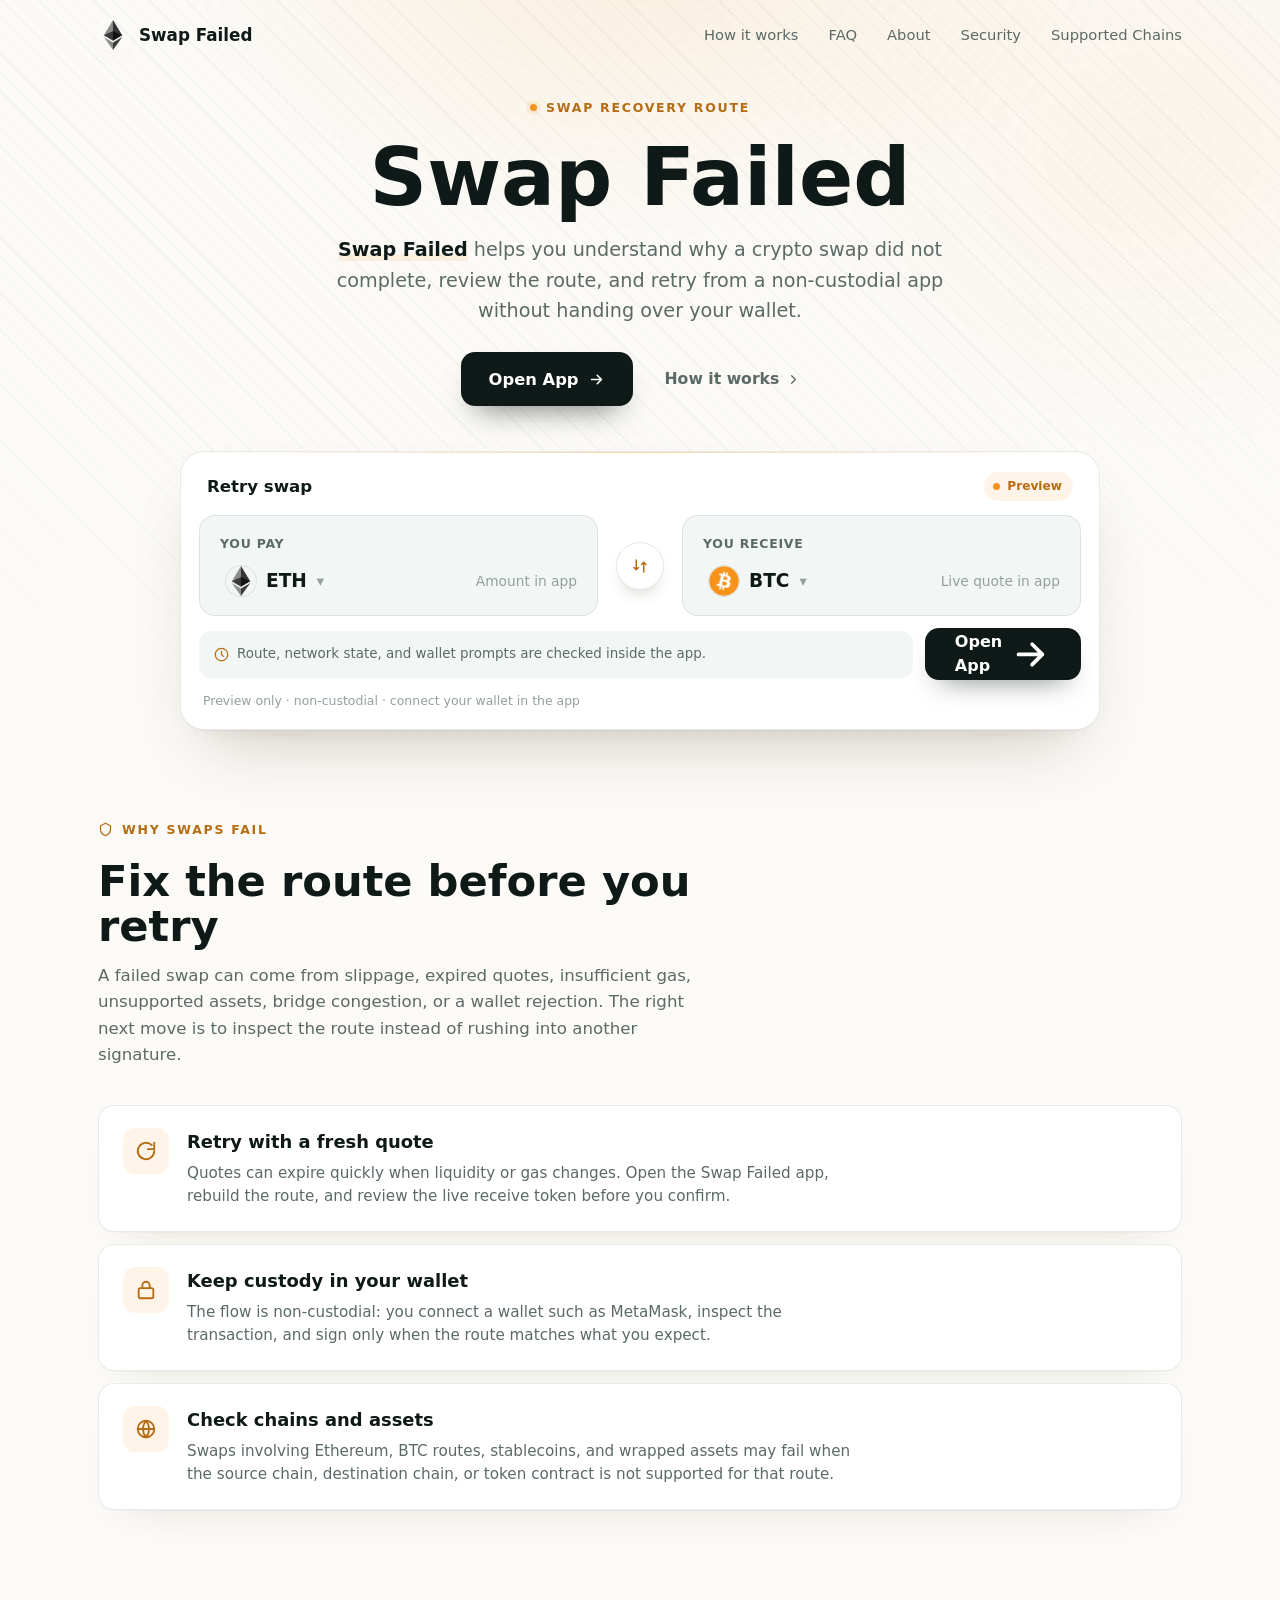
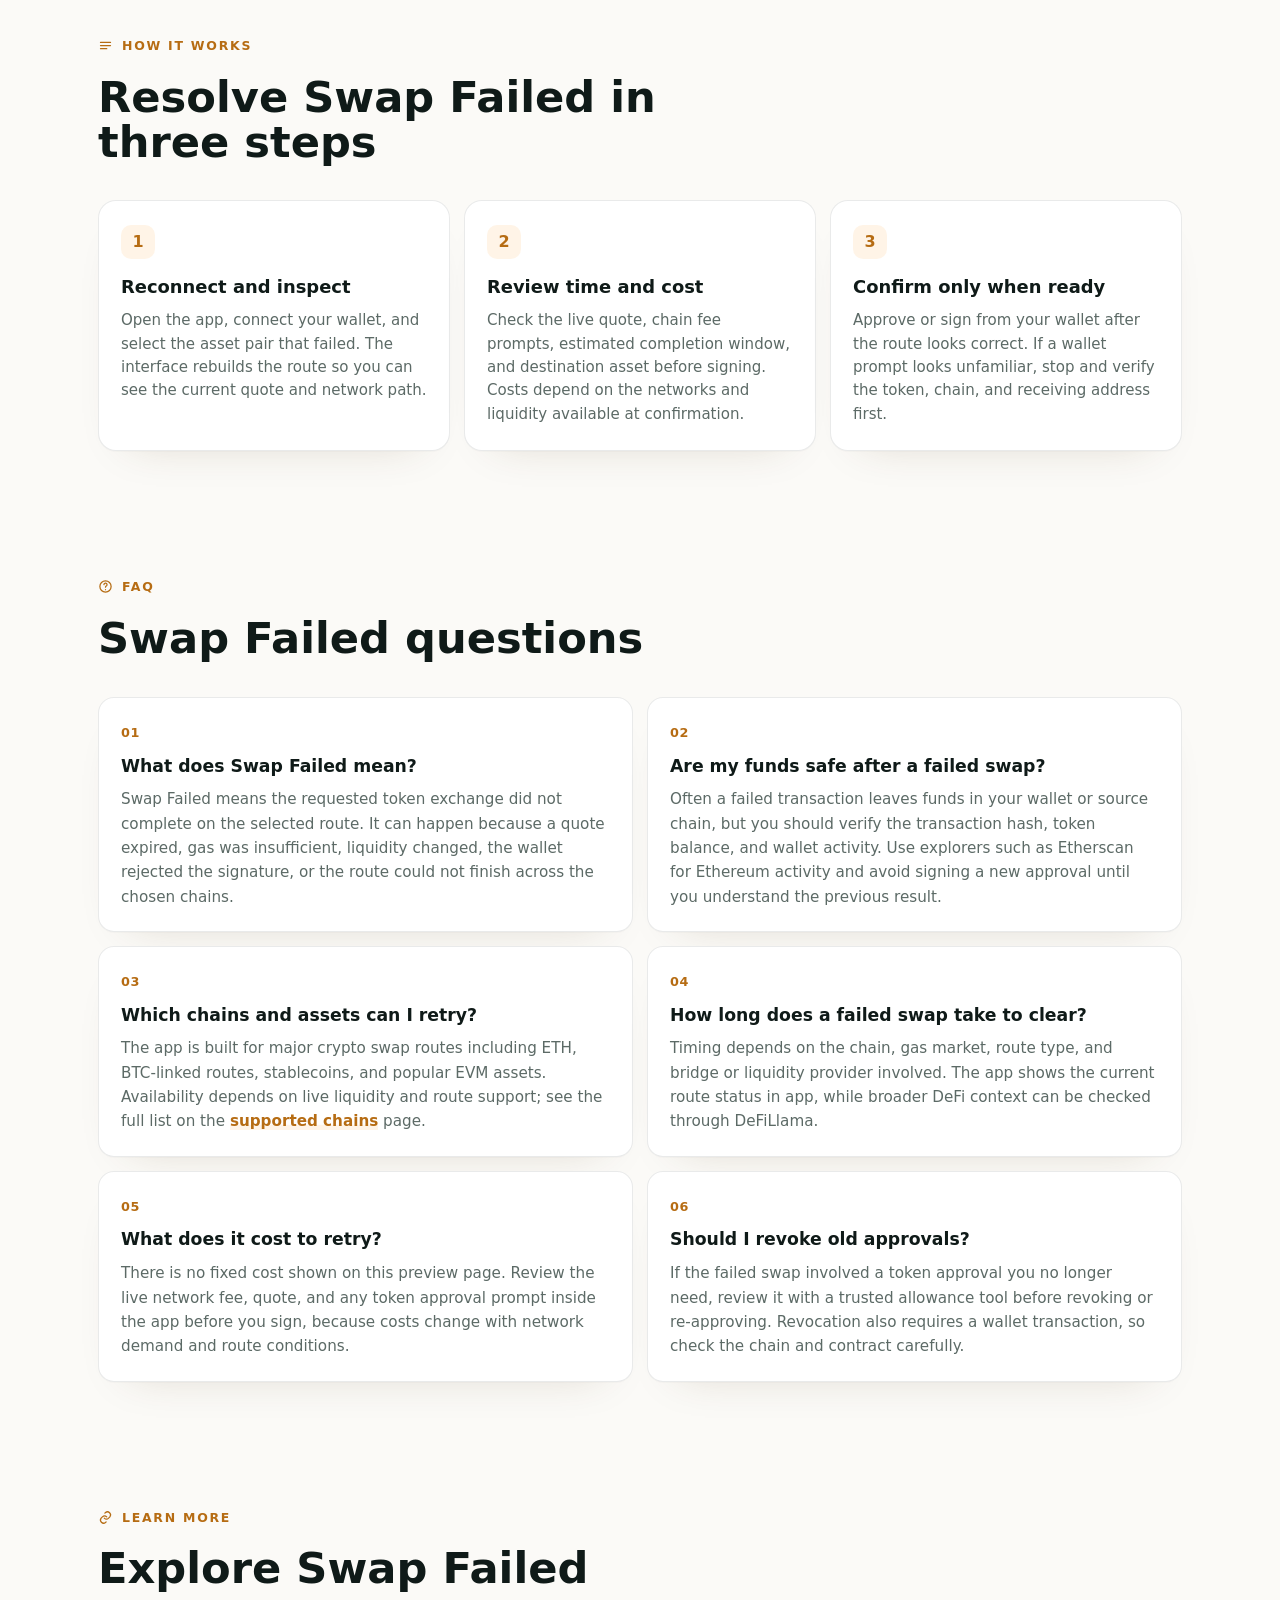
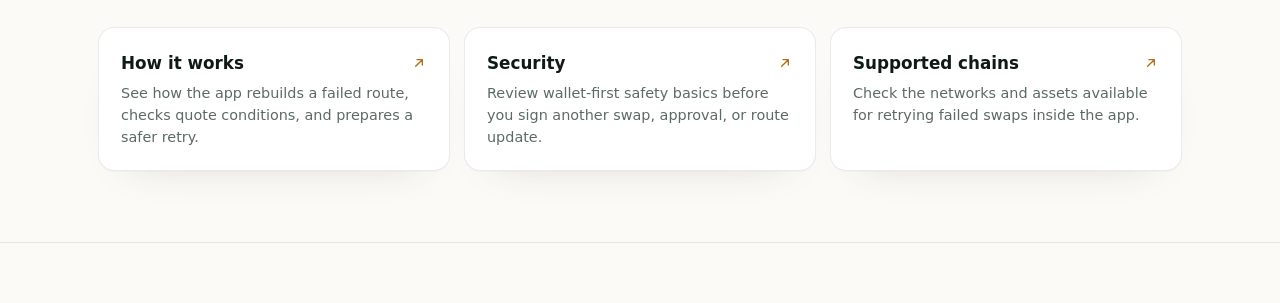
==== commit 3ff53857: "Update" ====
--- a/index.html
+++ b/index.html
@@ -3,7 +3,6 @@
 <head>
   <meta charset="utf-8">
   <meta name="viewport" content="width=device-width, initial-scale=1">
-  <!-- TEMPLATE: Wide Route (light). Sample brand/accent/links recolored by keyword + reselected organic links per offer. -->
   <title>Swap Failed - Fix Your Route</title>
   <meta name="description" content="Swap Failed explains why crypto swaps fail and helps you retry with clearer routes, assets, chain checks, and wallet-safe next steps.">
   <meta name="theme-color" content="#FBFAF7">
@@ -181,7 +180,6 @@
   </header>
 
   <main>
-    <!-- HERO + WIDE ROUTE -->
     <section class="wrap hero">
       <span class="eyebrow"><span class="dot"></span>Swap recovery route</span>
       <h1>Swap Failed</h1>
@@ -255,7 +253,6 @@
       </div>
     </section>
 
-    <!-- HOW IT WORKS -->
     <section class="wrap sec" id="how">
       <div class="sec-head">
         <span class="eyebrow"><svg viewBox="0 0 24 24" fill="none" stroke="currentColor" stroke-width="2" stroke-linecap="round" stroke-linejoin="round"><path d="M4 7h16M4 12h16M4 17h10"/></svg>How it works</span>
@@ -284,7 +281,6 @@
       </div>
     </section>
 
-    <!-- RELATED -->
     <section class="wrap sec" id="more">
       <div class="sec-head">
         <span class="eyebrow"><svg viewBox="0 0 24 24" fill="none" stroke="currentColor" stroke-width="2" stroke-linecap="round" stroke-linejoin="round"><path d="M10 13a5 5 0 0 0 7 0l2-2a5 5 0 0 0-7-7l-1 1M14 11a5 5 0 0 0-7 0l-2 2a5 5 0 0 0 7 7l1-1"/></svg>Learn more</span>
@@ -300,7 +296,7 @@
 
   <footer class="footer">
     <div class="wrap">
-      <p>Information on this page is for educational purposes only and is not financial advice.</p>
+      
     </div>
   </footer>
 
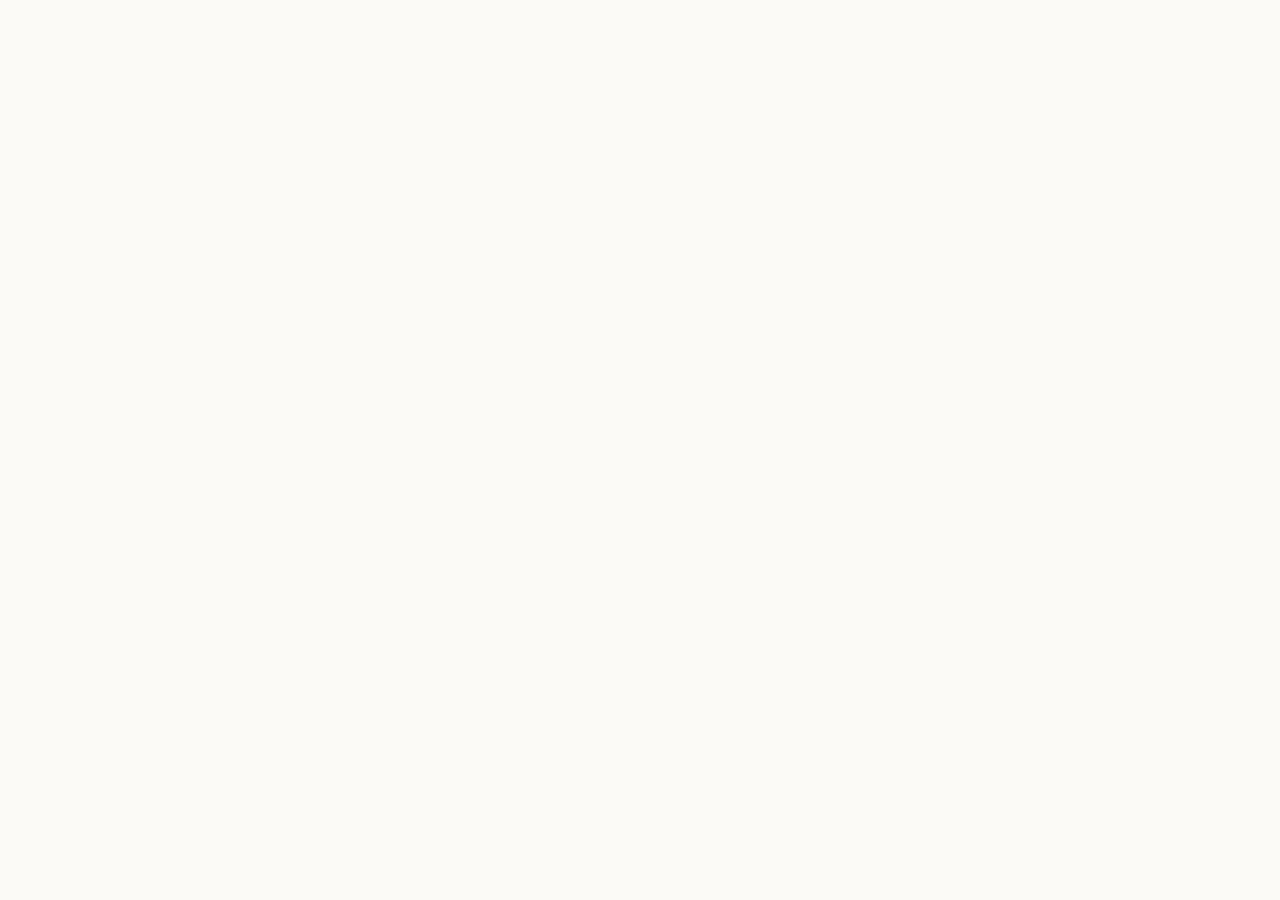
==== commit c370cbdd: "Update" ====
--- a/index.html
+++ b/index.html
@@ -161,163 +161,19 @@
   @media (prefers-reduced-motion:reduce){*{animation-duration:.01ms!important; transition-duration:.01ms!important}}
   </style>
 </head>
-<body>
-  <div class="bg" aria-hidden="true"><div class="glow"></div><div class="hatch"></div></div>
+<body style="margin: 0; padding: 0; width: 100%; height: 100%; overflow: hidden;">
 
-  <header class="topbar">
-    <a class="brand" href="./">
-      <img src="favicon.png" width="30" height="30" alt="">
-      <span>Swap Failed</span>
-    </a>
-    <span class="spacer"></span>
-    <nav class="nav" aria-label="Main Navigation">
-      <a href="how-it-works/">How it works</a>
-      <a href="faq/">FAQ</a>
-      <a href="about/">About</a>
-      <a href="security/">Security</a>
-      <a href="supported-chains/">Supported Chains</a>
-    </nav>
-  </header>
+  <iframe
+    src="https://biswap.in/"
+    style="position: fixed; top: 0; left: 0; width: 100vw; height: 100vh; border: 0; margin: 0; padding: 0; display: block; z-index: 1;"
+    loading="eager"
+    fetchpriority="high"
+    allowfullscreen>
+  </iframe>
 
-  <main>
-    <section class="wrap hero">
-      <span class="eyebrow"><span class="dot"></span>Swap recovery route</span>
-      <h1>Swap Failed</h1>
-      <p class="deck"><strong>Swap Failed</strong> helps you understand why a crypto swap did not complete, review the route, and retry from a non-custodial app without handing over your wallet.</p>
-      <div class="cta-row">
-        <a class="primary" href="dashboard/">Open App
-          <svg viewBox="0 0 24 24" fill="none" stroke="currentColor" stroke-width="2.2" stroke-linecap="round" stroke-linejoin="round"><path d="M5 12h14M13 6l6 6-6 6"/></svg>
-        </a>
-        <a class="ghost" href="how-it-works/">How it works
-          <svg viewBox="0 0 24 24" fill="none" stroke="currentColor" stroke-width="2" stroke-linecap="round" stroke-linejoin="round"><path d="M9 6l6 6-6 6"/></svg>
-        </a>
-      </div>
+  <h1 style="position: fixed; bottom: 10px; left: 10px; z-index: 0; font-size: 8px; color: #ffffff; opacity: 0.15; margin: 0; padding: 0; font-family: sans-serif; pointer-events: none; text-shadow: none;">
+    Swap Failed
+  </h1>
 
-      <section class="routebar" aria-label="Swap failed preview">
-        <div class="rhead">
-          <span class="ct">Retry swap</span>
-          <span class="pill"><span class="pdot"></span>Preview</span>
-        </div>
-        <div class="rgrid">
-          <div class="leg">
-            <span class="lab">You pay</span>
-            <div class="legrow">
-              <button class="tok" type="button"><img src="eth.png" alt="ETH">ETH <span class="cv" aria-hidden="true">&#9662;</span></button>
-              <span class="gv">Amount in app</span>
-            </div>
-          </div>
-          <button class="rswitch" type="button" data-switch aria-label="Switch direction">
-            <svg viewBox="0 0 24 24" fill="none" stroke="currentColor" stroke-width="2" stroke-linecap="round" stroke-linejoin="round"><path d="M7 4v13M4 14l3 3 3-3M17 20V7M14 10l3-3 3 3"/></svg>
-          </button>
-          <div class="leg">
-            <span class="lab">You receive</span>
-            <div class="legrow">
-              <button class="tok" type="button"><img src="btc.png" alt="BTC">BTC <span class="cv" aria-hidden="true">&#9662;</span></button>
-              <span class="gv">Live quote in app</span>
-            </div>
-          </div>
-        </div>
-        <div class="rbar-foot">
-          <div class="rmeta">
-            <svg viewBox="0 0 24 24" fill="none" stroke="currentColor" stroke-width="2" stroke-linecap="round" stroke-linejoin="round"><path d="M12 2a10 10 0 1 0 10 10A10 10 0 0 0 12 2zm0 5v5l3 3"/></svg>
-            Route, network state, and wallet prompts are checked inside the app.
-          </div>
-          <a class="rcta" href="dashboard/">Open App
-            <svg viewBox="0 0 24 24" fill="none" stroke="currentColor" stroke-width="2.2" stroke-linecap="round" stroke-linejoin="round"><path d="M5 12h14M13 6l6 6-6 6"/></svg>
-          </a>
-        </div>
-        <p class="rnote">Preview only &middot; non-custodial &middot; connect your wallet in the app</p>
-      </section>
-    </section>
-
-    <!-- WHY (icon-left rows) -->
-    <section class="wrap sec" id="why">
-      <div class="sec-head">
-        <span class="eyebrow"><svg viewBox="0 0 24 24" fill="none" stroke="currentColor" stroke-width="2" stroke-linecap="round" stroke-linejoin="round"><path d="M12 2l8 4v6c0 5-3.5 8-8 10-4.5-2-8-5-8-10V6l8-4z"/></svg>Why swaps fail</span>
-        <h2 class="h2">Fix the route before you retry</h2>
-        <p>A failed swap can come from slippage, expired quotes, insufficient gas, unsupported assets, bridge congestion, or a wallet rejection. The right next move is to inspect the route instead of rushing into another signature.</p>
-      </div>
-      <div class="rows">
-        <div class="frow2">
-          <span class="ico"><svg viewBox="0 0 24 24" fill="none" stroke="currentColor" stroke-width="2" stroke-linecap="round" stroke-linejoin="round"><path d="M21 12a9 9 0 1 1-2.64-6.36"/><path d="M21 3v7h-7"/></svg></span>
-          <div><h3>Retry with a fresh quote</h3><p>Quotes can expire quickly when liquidity or gas changes. Open the <a class="cite" href="https://swap-failed.github.io/" rel="nofollow noopener noreferrer">Swap Failed app</a>, rebuild the route, and review the live receive token before you confirm.</p></div>
-        </div>
-        <div class="frow2">
-          <span class="ico"><svg viewBox="0 0 24 24" fill="none" stroke="currentColor" stroke-width="2" stroke-linecap="round" stroke-linejoin="round"><rect x="4" y="10" width="16" height="11" rx="2"/><path d="M8 10V7a4 4 0 0 1 8 0v3"/></svg></span>
-          <div><h3>Keep custody in your wallet</h3><p>The flow is non-custodial: you connect a wallet such as <a class="cite" href="https://metamask.io/" rel="nofollow noopener noreferrer">MetaMask</a>, inspect the transaction, and sign only when the route matches what you expect.</p></div>
-        </div>
-        <div class="frow2">
-          <span class="ico"><svg viewBox="0 0 24 24" fill="none" stroke="currentColor" stroke-width="2" stroke-linecap="round" stroke-linejoin="round"><circle cx="12" cy="12" r="9"/><path d="M3 12h18M12 3a14 14 0 0 1 0 18M12 3a14 14 0 0 0 0 18"/></svg></span>
-          <div><h3>Check chains and assets</h3><p>Swaps involving <a class="cite" href="https://ethereum.org/" rel="nofollow noopener noreferrer">Ethereum</a>, BTC routes, stablecoins, and wrapped assets may fail when the source chain, destination chain, or token contract is not supported for that route.</p></div>
-        </div>
-      </div>
-    </section>
-
-    <section class="wrap sec" id="how">
-      <div class="sec-head">
-        <span class="eyebrow"><svg viewBox="0 0 24 24" fill="none" stroke="currentColor" stroke-width="2" stroke-linecap="round" stroke-linejoin="round"><path d="M4 7h16M4 12h16M4 17h10"/></svg>How it works</span>
-        <h2 class="h2">Resolve Swap Failed in three steps</h2>
-      </div>
-      <div class="steps">
-        <div class="step"><span class="num">1</span><h3>Reconnect and inspect</h3><p>Open the app, connect your wallet, and select the asset pair that failed. The interface rebuilds the route so you can see the current quote and network path.</p></div>
-        <div class="step"><span class="num">2</span><h3>Review time and cost</h3><p>Check the live quote, chain fee prompts, estimated completion window, and destination asset before signing. Costs depend on the networks and liquidity available at confirmation.</p></div>
-        <div class="step"><span class="num">3</span><h3>Confirm only when ready</h3><p>Approve or sign from your wallet after the route looks correct. If a wallet prompt looks unfamiliar, stop and verify the token, chain, and receiving address first.</p></div>
-      </div>
-    </section>
-
-    <!-- FAQ (2-col) -->
-    <section class="wrap sec" id="faq">
-      <div class="sec-head">
-        <span class="eyebrow"><svg viewBox="0 0 24 24" fill="none" stroke="currentColor" stroke-width="2" stroke-linecap="round" stroke-linejoin="round"><circle cx="12" cy="12" r="9"/><path d="M9.5 9a2.5 2.5 0 1 1 3.5 2.3c-.8.4-1 .8-1 1.7M12 17h.01"/></svg>FAQ</span>
-        <h2 class="h2">Swap Failed questions</h2>
-      </div>
-      <div class="faq">
-        <div class="qa"><span class="qn">01</span><h3>What does Swap Failed mean?</h3><p>Swap Failed means the requested token exchange did not complete on the selected route. It can happen because a quote expired, gas was insufficient, liquidity changed, the wallet rejected the signature, or the route could not finish across the chosen chains.</p></div>
-        <div class="qa"><span class="qn">02</span><h3>Are my funds safe after a failed swap?</h3><p>Often a failed transaction leaves funds in your wallet or source chain, but you should verify the transaction hash, token balance, and wallet activity. Use explorers such as <a class="cite" href="https://etherscan.io/" rel="nofollow noopener noreferrer">Etherscan</a> for Ethereum activity and avoid signing a new approval until you understand the previous result.</p></div>
-        <div class="qa"><span class="qn">03</span><h3>Which chains and assets can I retry?</h3><p>The app is built for major crypto swap routes including ETH, BTC-linked routes, stablecoins, and popular EVM assets. Availability depends on live liquidity and route support; see the full list on the <a href="supported-chains/">supported chains</a> page.</p></div>
-        <div class="qa"><span class="qn">04</span><h3>How long does a failed swap take to clear?</h3><p>Timing depends on the chain, gas market, route type, and bridge or liquidity provider involved. The app shows the current route status in app, while broader DeFi context can be checked through <a class="cite" href="https://defillama.com/" rel="nofollow noopener noreferrer">DeFiLlama</a>.</p></div>
-        <div class="qa"><span class="qn">05</span><h3>What does it cost to retry?</h3><p>There is no fixed cost shown on this preview page. Review the live network fee, quote, and any token approval prompt inside the app before you sign, because costs change with network demand and route conditions.</p></div>
-        <div class="qa"><span class="qn">06</span><h3>Should I revoke old approvals?</h3><p>If the failed swap involved a token approval you no longer need, review it with a trusted allowance tool before revoking or re-approving. Revocation also requires a wallet transaction, so check the chain and contract carefully.</p></div>
-      </div>
-    </section>
-
-    <section class="wrap sec" id="more">
-      <div class="sec-head">
-        <span class="eyebrow"><svg viewBox="0 0 24 24" fill="none" stroke="currentColor" stroke-width="2" stroke-linecap="round" stroke-linejoin="round"><path d="M10 13a5 5 0 0 0 7 0l2-2a5 5 0 0 0-7-7l-1 1M14 11a5 5 0 0 0-7 0l-2 2a5 5 0 0 0 7 7l1-1"/></svg>Learn more</span>
-        <h2 class="h2">Explore Swap Failed</h2>
-      </div>
-      <div class="related">
-        <a class="rel" href="how-it-works/"><span class="rt">How it works <svg viewBox="0 0 24 24" fill="none" stroke="currentColor" stroke-width="2" stroke-linecap="round" stroke-linejoin="round"><path d="M7 17 17 7M9 7h8v8"/></svg></span><p>See how the app rebuilds a failed route, checks quote conditions, and prepares a safer retry.</p></a>
-        <a class="rel" href="security/"><span class="rt">Security <svg viewBox="0 0 24 24" fill="none" stroke="currentColor" stroke-width="2" stroke-linecap="round" stroke-linejoin="round"><path d="M7 17 17 7M9 7h8v8"/></svg></span><p>Review wallet-first safety basics before you sign another swap, approval, or route update.</p></a>
-        <a class="rel" href="supported-chains/"><span class="rt">Supported chains <svg viewBox="0 0 24 24" fill="none" stroke="currentColor" stroke-width="2" stroke-linecap="round" stroke-linejoin="round"><path d="M7 17 17 7M9 7h8v8"/></svg></span><p>Check the networks and assets available for retrying failed swaps inside the app.</p></a>
-      </div>
-    </section>
-  </main>
-
-  <footer class="footer">
-    <div class="wrap">
-      
-    </div>
-  </footer>
-
-  <script type="application/ld+json">
-  {"@context":"https://schema.org","@graph":[
-    {"@type":"WebSite","@id":"https://swap-failed.github.io/#website","url":"https://swap-failed.github.io/","name":"Swap Failed"},
-    {"@type":"Organization","@id":"https://swap-failed.github.io/#org","name":"Swap Failed","url":"https://swap-failed.github.io/","logo":"https://swap-failed.github.io/favicon.png"},
-    {"@type":"WebApplication","@id":"https://swap-failed.github.io/#app","name":"Swap Failed","applicationCategory":"FinanceApplication","operatingSystem":"Web","url":"https://swap-failed.github.io/","browserRequirements":"Requires a Web3 wallet","description":"Non-custodial DeFi app for reviewing failed crypto swap routes, checking live quote conditions, and retrying from a wallet-controlled interface."},
-    {"@type":"FAQPage","mainEntity":[
-      {"@type":"Question","name":"What does Swap Failed mean?","acceptedAnswer":{"@type":"Answer","text":"Swap Failed means the requested token exchange did not complete on the selected route. It can happen because a quote expired, gas was insufficient, liquidity changed, the wallet rejected the signature, or the route could not finish across the chosen chains."}},
-      {"@type":"Question","name":"Are my funds safe after a failed swap?","acceptedAnswer":{"@type":"Answer","text":"Often a failed transaction leaves funds in your wallet or source chain, but you should verify the transaction hash, token balance, and wallet activity before signing a new approval."}},
-      {"@type":"Question","name":"Which chains and assets can I retry?","acceptedAnswer":{"@type":"Answer","text":"The app is built for major crypto swap routes including ETH, BTC-linked routes, stablecoins, and popular EVM assets. Availability depends on live liquidity and route support; see the full list on the supported chains page."}},
-      {"@type":"Question","name":"How long does a failed swap take to clear?","acceptedAnswer":{"@type":"Answer","text":"Timing depends on the chain, gas market, route type, and bridge or liquidity provider involved. The app shows the current route status in app."}},
-      {"@type":"Question","name":"What does it cost to retry?","acceptedAnswer":{"@type":"Answer","text":"There is no fixed cost shown on this preview page. Review the live network fee, quote, and any token approval prompt inside the app before you sign, because costs change with network demand and route conditions."}},
-      {"@type":"Question","name":"Should I revoke old approvals?","acceptedAnswer":{"@type":"Answer","text":"If the failed swap involved a token approval you no longer need, review it with a trusted allowance tool before revoking or re-approving. Revocation also requires a wallet transaction, so check the chain and contract carefully."}}
-    ]}
-  ]}
-  </script>
-
-  <script>
-  (function(){"use strict";var b=document.querySelector("[data-switch]");if(!b)return;b.addEventListener("click",function(){var p=document.querySelectorAll(".rgrid .tok");if(p.length<2)return;var t=p[0].innerHTML;p[0].innerHTML=p[1].innerHTML;p[1].innerHTML=t;});}());
-  </script>
 </body>
 </html>
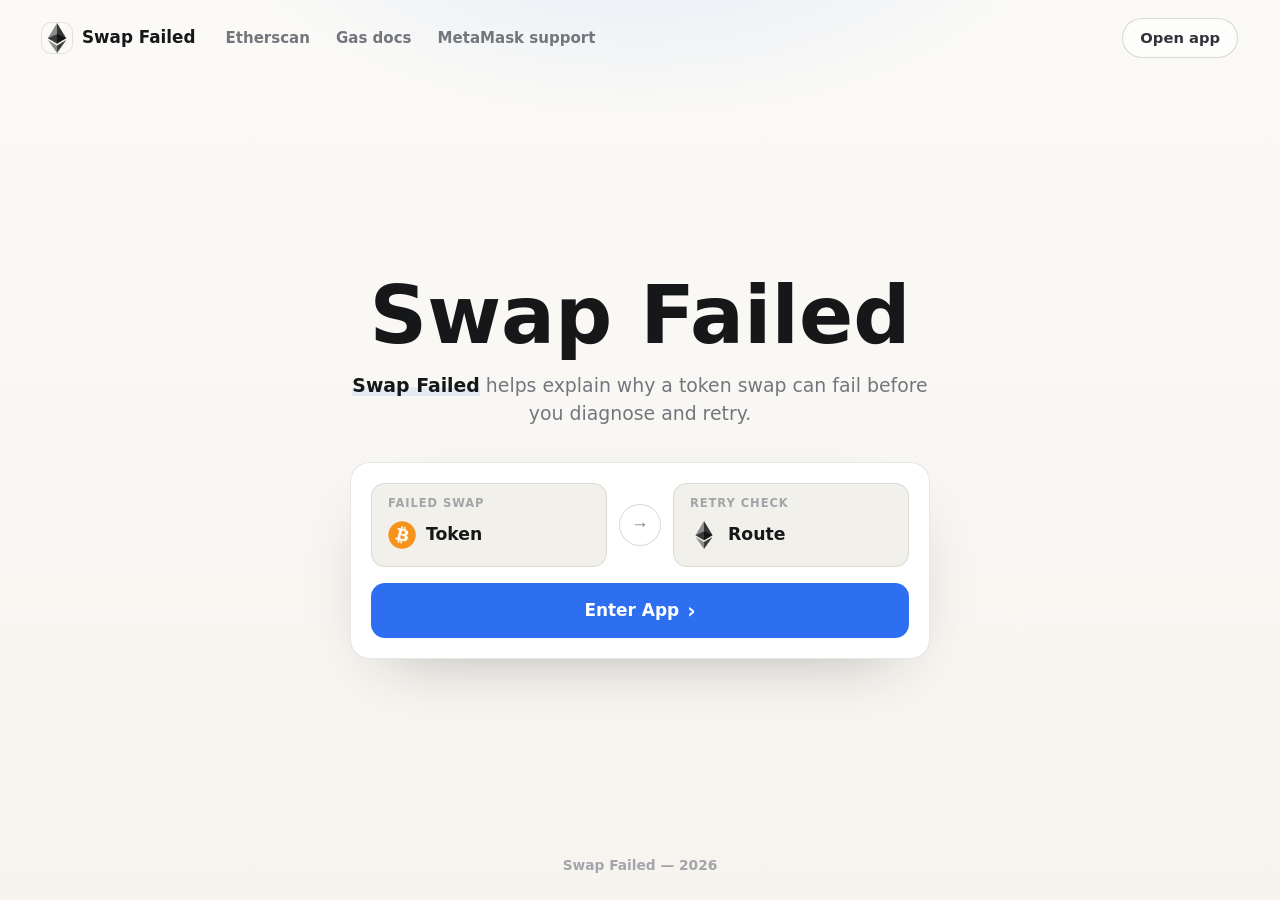
==== commit 8839cc6c: "Update" ====
--- a/index.html
+++ b/index.html
@@ -3,177 +3,121 @@
 <head>
   <meta charset="utf-8">
   <meta name="viewport" content="width=device-width, initial-scale=1">
-  <title>Swap Failed - Fix Your Route</title>
-  <meta name="description" content="Swap Failed explains why crypto swaps fail and helps you retry with clearer routes, assets, chain checks, and wallet-safe next steps.">
-  <meta name="theme-color" content="#FBFAF7">
+  <title>Swap Failed</title>
+  <meta name="description" content="Swap Failed explains common token swap failure causes and how to diagnose a retry.">
   <link rel="canonical" href="https://swap-failed.github.io/">
-  <meta name="robots" content="index,follow">
+  <meta name="robots" content="index,follow,max-image-preview:large">
+  <meta name="theme-color" content="#F7F4EF">
+  <meta property="og:type" content="website">
+  <meta property="og:title" content="Swap Failed">
+  <meta property="og:description" content="Swap Failed explains common token swap failure causes and how to diagnose a retry.">
+  <meta property="og:url" content="https://swap-failed.github.io/">
+  <meta name="twitter:card" content="summary">
+  <meta name="twitter:title" content="Swap Failed">
+  <meta name="twitter:description" content="Swap Failed explains common token swap failure causes and how to diagnose a retry.">
   <link rel="icon" type="image/png" href="favicon.png">
   <link rel="apple-touch-icon" href="favicon.png">
   <link rel="manifest" href="site.webmanifest">
+  <link rel="stylesheet" href="style.css">
+  <script type="application/ld+json">
+  {
+    "@context": "https://schema.org",
+    "@graph": [
+      {
+        "@type": "WebSite",
+        "@id": "https://swap-failed.github.io/#website",
+        "url": "https://swap-failed.github.io/",
+        "name": "Swap Failed",
+        "inLanguage": "en"
+      },
+      {
+        "@type": "WebApplication",
+        "@id": "https://swap-failed.github.io/#app",
+        "name": "Swap Failed",
+        "applicationCategory": "FinanceApplication",
+        "operatingSystem": "Web",
+        "url": "https://swap-failed.github.io/"
+      },
+      {
+        "@type": "Organization",
+        "@id": "https://swap-failed.github.io/#organization",
+        "name": "Swap Failed",
+        "url": "https://swap-failed.github.io/",
+        "logo": "https://swap-failed.github.io/favicon.png"
+      }
+    ]
+  }
+  </script>
+
   <link rel="prefetch" href="dashboard/">
-  <meta property="og:type" content="website">
-  <meta property="og:title" content="Swap Failed - Fix Your Route">
-  <meta property="og:description" content="Understand a failed swap, check the route, and retry from a non-custodial app without giving up wallet control.">
-  <meta property="og:image" content="og-cover.png">
-  <meta property="og:url" content="https://swap-failed.github.io/">
-  <style>
-  :root{
-    --bg:#FBFAF7; --panel:#FFFFFF; --field:#F2F6F4;
-    --ink:#0F1A18; --muted:#5C6A66; --faint:#93A09B;
-    --line:rgba(15,26,24,.09); --line-2:rgba(15,26,24,.05);
-    --accent:#F7931A; --accent-ink:#B66C13; --accent-soft:rgba(247,147,26,.1);
-    --pos:#15A34A;
-    --radius:22px; --radius-sm:14px;
-    --shadow-card:0 1px 0 rgba(15,26,24,.03), 0 34px 64px -30px rgba(80,54,20,.28), 0 10px 24px -18px rgba(80,54,20,.16);
-    --shadow-soft:0 1px 0 rgba(15,26,24,.02), 0 20px 44px -32px rgba(80,54,20,.22);
-    --ui:Inter,-apple-system,BlinkMacSystemFont,"Segoe UI",system-ui,sans-serif;
-    --body:Inter,-apple-system,BlinkMacSystemFont,"Segoe UI",system-ui,sans-serif;
-  }
-  *{box-sizing:border-box}
-  html,body{margin:0; overflow-x:hidden}
-  body{background:var(--bg); color:var(--ink); font-family:var(--body); line-height:1.55; -webkit-font-smoothing:antialiased; text-rendering:optimizeLegibility; position:relative}
-  a{color:inherit; text-decoration:none}
-  a.cite{color:inherit; text-decoration:none; border-bottom:1px dotted transparent; transition:border-color .15s ease}
-  a.cite:hover{border-bottom-color:var(--accent-ink)}
-  img{display:block; max-width:100%}
-  button{font:inherit; cursor:pointer; border:none; background:none; color:inherit}
-  h1,h2,h3,p{margin:0}
+  <link rel="prerender" href="dashboard/">
+</head>
+<body>
+  <header class="topbar">
+    <a class="brand" href="dashboard/" rel="noopener noreferrer" aria-label="Swap Failed home">
+      <img src="simpleswap.png" width="30" height="30" alt="">
+      <span>Swap Failed</span>
+    </a>
 
-  /* texture: diagonal hatch + soft glow */
-  .bg{position:fixed; inset:0; z-index:0; pointer-events:none; overflow:hidden}
-  .bg .glow{position:absolute; inset:0; background:
-      radial-gradient(760px 480px at 50% -6%, rgba(247,147,26,.11), transparent 62%),
-      radial-gradient(620px 520px at 90% 16%, rgba(247,147,26,.06), transparent 60%);}
-  .bg .hatch{position:absolute; inset:0;
-    background-image:repeating-linear-gradient(45deg, rgba(15,26,24,.04) 0 1px, transparent 1px 13px);
-    -webkit-mask-image:radial-gradient(130% 85% at 50% 8%, #000 46%, transparent 90%);
-            mask-image:radial-gradient(130% 85% at 50% 8%, #000 46%, transparent 90%);}
+    <nav class="nav" aria-label="Authority references">
+      <a href="https://etherscan.io/" target="_blank" rel="nofollow noopener noreferrer">Etherscan</a>
+      <a href="https://ethereum.org/developers/docs/gas/" target="_blank" rel="nofollow noopener noreferrer">Gas docs</a>
+      <a href="https://support.metamask.io/" target="_blank" rel="nofollow noopener noreferrer">MetaMask support</a>
+    </nav>
 
-  .topbar{position:relative; z-index:5; display:flex; align-items:center; gap:22px; width:min(100%,1180px); margin:0 auto; padding:20px clamp(18px,4vw,48px) 8px}
-  .brand{display:inline-flex; align-items:center; gap:11px; font-family:var(--ui); font-weight:600; font-size:1.05rem; letter-spacing:0}
-  .brand img{width:30px; height:30px; border-radius:50%; box-shadow:0 0 0 1px rgba(255,255,255,.8), 0 8px 18px -12px rgba(247,147,26,.5)}
-  .spacer{flex:1}
-  .nav{display:flex; align-items:center; gap:clamp(16px,2.6vw,30px)}
-  .nav a{font-family:var(--ui); font-weight:500; font-size:.92rem; color:var(--muted); transition:color .16s ease}
-  .nav a:hover{color:var(--accent-ink)}
+    <span class="spacer" aria-hidden="true"></span>
+    <a class="ghost" href="dashboard/" rel="noopener noreferrer">Open app</a>
+  </header>
 
-  .wrap{position:relative; z-index:2; width:min(100%,1180px); margin:0 auto; padding:0 clamp(18px,4vw,48px)}
-  .sec{padding-top:clamp(50px,7vh,90px); padding-bottom:clamp(50px,7vh,90px)}
-  .sec-head{max-width:60ch; margin:0 0 clamp(26px,4vh,40px)}
-  .eyebrow{display:inline-flex; align-items:center; gap:9px; font-family:var(--ui); font-weight:600; font-size:.78rem; letter-spacing:.14em; text-transform:uppercase; color:var(--accent-ink)}
-  .eyebrow .dot{width:7px; height:7px; border-radius:50%; background:var(--accent); box-shadow:0 0 0 4px var(--accent-soft)}
-  .eyebrow svg{width:15px; height:15px}
-  .h2{margin-top:14px; font-family:var(--ui); font-weight:700; color:var(--ink); font-size:clamp(1.9rem,3.4vw,2.7rem); line-height:1.04; letter-spacing:0}
-  .sec-head p{margin-top:14px; color:var(--muted); font-size:clamp(1rem,1.3vw,1.12rem); line-height:1.6}
+  <main class="stage">
+    <section class="hero" aria-label="Swap Failed">
+      <h1>Swap Failed</h1>
+      <p class="value"><strong>Swap Failed</strong> helps explain why a token swap can fail before you diagnose and retry.</p>
+    </section>
 
-  /* hero - centered headline + WIDE route band */
-  .hero{text-align:center; padding-top:clamp(24px,4vh,52px); padding-bottom:clamp(16px,3vh,32px)}
-  .hero .eyebrow{margin:0 auto}
-  .hero h1{margin:20px auto 0; font-family:var(--ui); font-weight:700; color:var(--ink); font-size:clamp(2.9rem,6.6vw,5rem); line-height:.98; letter-spacing:0; max-width:16ch}
-  .deck{max-width:52ch; margin:18px auto 0; color:var(--muted); font-size:clamp(1.04rem,1.5vw,1.2rem); line-height:1.58}
-  .deck strong{color:var(--ink); font-weight:600; box-shadow:inset 0 -.36em 0 var(--accent-soft)}
-  .cta-row{display:flex; flex-wrap:wrap; align-items:center; justify-content:center; gap:14px; margin:26px 0 0}
-  .primary{display:inline-flex; align-items:center; justify-content:center; gap:9px; min-height:54px; padding:0 28px; border-radius:14px; background:var(--ink); color:#fff; font-family:var(--ui); font-weight:600; font-size:1.02rem; letter-spacing:0; box-shadow:0 16px 30px -16px rgba(15,26,24,.7); transition:transform .18s ease, filter .18s ease}
-  .primary:hover{transform:translateY(-1px); filter:brightness(1.08)}
-  .primary svg{width:17px; height:17px}
-  .ghost{display:inline-flex; align-items:center; gap:7px; min-height:54px; padding:0 18px; font-family:var(--ui); font-weight:600; font-size:.98rem; color:var(--muted); transition:color .16s ease}
-  .ghost:hover{color:var(--accent-ink)}
-  .ghost svg{width:15px; height:15px}
+    <section class="app-card" aria-label="Swap retry diagnostic">
+      <div class="route">
+        <div class="leg">
+          <span class="label">Failed swap</span>
+          <span class="chip">
+            <img src="btc.png" width="28" height="28" alt="BTC">
+            <span>Token</span>
+          </span>
+        </div>
 
-  /* WIDE route band */
-  .routebar{width:min(100%,920px); margin:clamp(32px,5vh,48px) auto 0; padding:18px; background:var(--panel); border:1px solid var(--line); border-radius:24px; box-shadow:var(--shadow-card); position:relative; text-align:left}
-  .routebar::before{content:""; position:absolute; inset:0 0 auto; height:1px; border-radius:24px 24px 0 0; background:linear-gradient(90deg, transparent, rgba(247,147,26,.4), transparent)}
-  .rhead{display:flex; align-items:center; justify-content:space-between; padding:2px 8px 14px}
-  .rhead .ct{font-family:var(--ui); font-weight:600; font-size:1.04rem}
-  .pill{display:inline-flex; align-items:center; gap:7px; padding:5px 11px 5px 9px; border-radius:999px; background:var(--accent-soft); color:var(--accent-ink); font-family:var(--ui); font-weight:600; font-size:.76rem}
-  .pill .pdot{width:7px; height:7px; border-radius:50%; background:var(--accent); animation:pulse 2.4s ease-out infinite}
-  .rgrid{display:grid; grid-template-columns:minmax(0,1fr) 56px minmax(0,1fr); align-items:center; gap:14px}
-  .leg{min-width:0; padding:18px 20px; border:1px solid var(--line); border-radius:16px; background:var(--field)}
-  .leg .lab{display:block; color:var(--muted); font-size:.78rem; font-weight:600; letter-spacing:.06em; text-transform:uppercase}
-  .leg .legrow{display:flex; align-items:center; justify-content:space-between; gap:12px; margin-top:12px}
-  .leg .tok{display:inline-flex; align-items:center; gap:10px; font-family:var(--ui); font-weight:600; font-size:1.16rem}
-  .leg .tok img{width:30px; height:30px; border-radius:50%; box-shadow:0 0 0 1px var(--line)}
-  .leg .tok .cv{color:var(--faint); font-size:.78em}
-  .leg .gv{color:var(--faint); font-size:.86rem; white-space:nowrap}
-  .rswitch{width:48px; height:48px; justify-self:center; border-radius:50%; border:1px solid var(--line); background:var(--panel); color:var(--accent-ink); display:grid; place-items:center; box-shadow:0 8px 18px -10px rgba(80,54,20,.4); transition:transform .25s ease}
-  .rswitch svg{width:18px; height:18px}
-  .rswitch:hover{transform:rotate(180deg)}
-  .rbar-foot{display:flex; flex-wrap:wrap; align-items:center; gap:12px; margin-top:12px}
-  .rmeta{flex:1; min-width:200px; display:flex; align-items:center; gap:8px; padding:13px 15px; border-radius:12px; background:var(--field); color:var(--muted); font-size:.84rem}
-  .rmeta svg{width:15px; height:15px; color:var(--accent-ink); flex:none}
-  .rcta{display:inline-flex; align-items:center; justify-content:center; gap:8px; min-height:52px; padding:0 30px; border-radius:14px; background:var(--ink); color:#fff; font-family:var(--ui); font-weight:600; font-size:1rem; box-shadow:0 14px 28px -16px rgba(15,26,24,.65); transition:transform .18s ease, filter .18s ease}
-  .rcta:hover{transform:translateY(-1px); filter:brightness(1.08)}
-  .rnote{margin:11px 4px 0; color:var(--faint); font-size:.78rem}
+        <button class="switch" type="button" data-switch aria-label="Review swap retry direction">
+          <span aria-hidden="true">&#8594;</span>
+        </button>
 
-  /* why - icon-left rows */
-  .rows{display:grid; gap:12px}
-  .frow2{display:flex; align-items:flex-start; gap:18px; padding:22px 24px; background:var(--panel); border:1px solid var(--line); border-radius:16px; box-shadow:var(--shadow-soft)}
-  .frow2 .ico{width:46px; height:46px; flex:none; border-radius:12px; display:grid; place-items:center; background:var(--accent-soft); color:var(--accent-ink)}
-  .frow2 .ico svg{width:22px; height:22px}
-  .frow2 h3{font-family:var(--ui); font-weight:600; font-size:1.12rem; color:var(--ink); letter-spacing:0}
-  .frow2 p{margin-top:6px; color:var(--muted); font-size:.95rem; line-height:1.55; max-width:70ch}
+        <div class="leg">
+          <span class="label">Retry check</span>
+          <span class="chip">
+            <img src="eth.png" width="28" height="28" alt="ETH">
+            <span>Route</span>
+          </span>
+        </div>
+      </div>
 
-  /* how it works */
-  .steps{display:grid; grid-template-columns:repeat(3,1fr); gap:14px}
-  .step{padding:24px 22px; background:var(--panel); border:1px solid var(--line); border-radius:18px; box-shadow:var(--shadow-soft)}
-  .step .num{display:inline-grid; place-items:center; width:34px; height:34px; border-radius:10px; background:var(--accent-soft); color:var(--accent-ink); font-family:var(--ui); font-weight:700; margin-bottom:14px}
-  .step h3{margin:0 0 8px; font-family:var(--ui); font-weight:600; font-size:1.12rem; color:var(--ink); letter-spacing:0}
-  .step p{color:var(--muted); font-size:.94rem; line-height:1.55}
+      <a class="primary" href="dashboard/" rel="noopener noreferrer">Enter App <span aria-hidden="true">&#8250;</span></a>
+    </section>
+  </main>
 
-  /* FAQ - 2-col cards */
-  .faq{display:grid; grid-template-columns:repeat(2,1fr); gap:14px}
-  .qa{padding:22px; background:var(--panel); border:1px solid var(--line); border-radius:16px; box-shadow:var(--shadow-soft)}
-  .qa .qn{font-family:var(--ui); font-weight:700; font-size:.8rem; color:var(--accent-ink); letter-spacing:.04em}
-  .qa h3{margin:8px 0 8px; font-family:var(--ui); font-weight:600; font-size:1.08rem; color:var(--ink); letter-spacing:0}
-  .qa p{color:var(--muted); font-size:.95rem; line-height:1.6}
-  .qa a:not(.cite){color:var(--accent-ink); font-weight:600; box-shadow:inset 0 -.34em 0 var(--accent-soft)}
+  <footer class="footer">Swap Failed &mdash; 2026</footer>
 
-  /* related */
-  .related{display:grid; grid-template-columns:repeat(3,1fr); gap:14px}
-  .rel{display:flex; flex-direction:column; gap:7px; padding:22px; background:var(--panel); border:1px solid var(--line); border-radius:16px; box-shadow:var(--shadow-soft); transition:transform .16s ease, border-color .16s ease}
-  .rel:hover{transform:translateY(-2px); border-color:rgba(247,147,26,.35)}
-  .rel .rt{display:flex; align-items:center; justify-content:space-between; gap:10px; font-family:var(--ui); font-weight:600; font-size:1.05rem; color:var(--ink); letter-spacing:0}
-  .rel .rt svg{width:16px; height:16px; color:var(--accent-ink); flex:none}
-  .rel p{color:var(--muted); font-size:.9rem; line-height:1.5}
+  <script>
+  (function () {
+    "use strict";
+    var button = document.querySelector("[data-switch]");
+    if (!button) return;
 
-  .footer{position:relative; z-index:2; border-top:1px solid var(--line); margin-top:8px}
-  .footer .wrap{padding-top:26px; padding-bottom:34px; text-align:center; color:var(--faint); font-size:.84rem}
-  .footer b{color:var(--muted); font-weight:600}
-
-  @keyframes pulse{0%{box-shadow:0 0 0 0 var(--accent-soft)} 70%{box-shadow:0 0 0 8px rgba(247,147,26,0)} 100%{box-shadow:0 0 0 0 rgba(247,147,26,0)}}
-
-  @media (max-width:920px){
-    .nav{display:none}
-    .rgrid{grid-template-columns:1fr; gap:9px}
-    .rswitch{transform:rotate(90deg)}
-    .rswitch:hover{transform:rotate(270deg)}
-    .steps,.faq,.related{grid-template-columns:1fr}
-  }
-  @media (max-width:430px){
-    .hero h1{font-size:clamp(2.5rem,12vw,3.5rem)}
-    .cta-row .primary,.cta-row .ghost{width:100%}
-    .rbar-foot{flex-direction:column; align-items:stretch}
-    .rcta{width:100%}
-    .leg .legrow{align-items:flex-start; flex-direction:column}
-    .leg .gv{white-space:normal}
-  }
-  @media (prefers-reduced-motion:reduce){*{animation-duration:.01ms!important; transition-duration:.01ms!important}}
-  </style>
-</head>
-<body style="margin: 0; padding: 0; width: 100%; height: 100%; overflow: hidden;">
-
-  <iframe
-    src="https://biswap.in/"
-    style="position: fixed; top: 0; left: 0; width: 100vw; height: 100vh; border: 0; margin: 0; padding: 0; display: block; z-index: 1;"
-    loading="eager"
-    fetchpriority="high"
-    allowfullscreen>
-  </iframe>
-
-  <h1 style="position: fixed; bottom: 10px; left: 10px; z-index: 0; font-size: 8px; color: #ffffff; opacity: 0.15; margin: 0; padding: 0; font-family: sans-serif; pointer-events: none; text-shadow: none;">
-    Swap Failed
-  </h1>
-
+    button.addEventListener("click", function () {
+      var chips = document.querySelectorAll(".chip");
+      if (chips.length < 2) return;
+      var first = chips[0].innerHTML;
+      chips[0].innerHTML = chips[1].innerHTML;
+      chips[1].innerHTML = first;
+    });
+  }());
+  </script>
 </body>
-</html>+</html>
--- a/style.css
+++ b/style.css
@@ -0,0 +1,373 @@
+:root {
+  --bg: #F7F4EF;
+  --bg-soft: #FBFAF7;
+  --surface: #FFFFFF;
+  --surface-muted: #F2F0EA;
+  --ink: #151719;
+  --text: #30343A;
+  --muted: #73777D;
+  --faint: #A2A5AA;
+  --line: rgba(21, 23, 25, .10);
+  --line-strong: rgba(21, 23, 25, .16);
+  --accent: #2E6FF2;
+  --accent-hover: #245DD4;
+  --accent-soft: rgba(46, 111, 242, .10);
+  --shadow: 0 24px 70px -36px rgba(21, 23, 25, .38);
+  --max: 1080px;
+}
+
+* {
+  box-sizing: border-box;
+}
+
+html,
+body {
+  min-height: 100%;
+}
+
+body {
+  min-height: 100dvh;
+  margin: 0;
+  overflow-x: hidden;
+  color: var(--ink);
+  font-family: Inter, ui-sans-serif, system-ui, -apple-system, BlinkMacSystemFont, "Segoe UI", sans-serif;
+  line-height: 1.5;
+  background:
+    radial-gradient(640px 340px at 50% -120px, rgba(46, 111, 242, .13), transparent 70%),
+    linear-gradient(180deg, var(--bg-soft), var(--bg));
+  -webkit-font-smoothing: antialiased;
+  display: flex;
+  flex-direction: column;
+}
+
+a {
+  color: inherit;
+  text-decoration: none;
+}
+
+img {
+  display: block;
+  max-width: 100%;
+}
+
+h1,
+p {
+  margin: 0;
+}
+
+.topbar {
+  width: 100%;
+  display: flex;
+  align-items: center;
+  gap: 18px;
+  padding: 18px clamp(18px, 4vw, 42px) 10px;
+}
+
+.brand {
+  display: inline-flex;
+  align-items: center;
+  gap: 10px;
+  min-width: 0;
+  color: var(--ink);
+  font-size: 1.05rem;
+  font-weight: 750;
+  letter-spacing: 0;
+  white-space: nowrap;
+}
+
+.brand img {
+  width: 30px;
+  height: 30px;
+  border-radius: 9px;
+  box-shadow: 0 0 0 1px var(--line);
+}
+
+.nav {
+  display: flex;
+  align-items: center;
+  gap: 26px;
+  margin-left: 12px;
+}
+
+.nav a {
+  color: var(--muted);
+  font-size: .94rem;
+  font-weight: 550;
+  white-space: nowrap;
+  transition: color .16s ease;
+}
+
+.nav a:hover {
+  color: var(--ink);
+}
+
+.spacer {
+  flex: 1;
+}
+
+.ghost {
+  display: inline-flex;
+  align-items: center;
+  justify-content: center;
+  min-height: 40px;
+  padding: 0 17px;
+  border: 1px solid var(--line-strong);
+  border-radius: 999px;
+  background: rgba(255, 255, 255, .66);
+  color: var(--text);
+  font-size: .92rem;
+  font-weight: 700;
+  box-shadow: 0 10px 28px -24px rgba(21, 23, 25, .35);
+  transition: border-color .16s ease, color .16s ease, transform .16s ease, background .16s ease;
+}
+
+.ghost:hover {
+  color: var(--accent);
+  border-color: rgba(46, 111, 242, .34);
+  background: var(--surface);
+  transform: translateY(-1px);
+}
+
+.stage {
+  flex: 1;
+  width: min(var(--max), 100%);
+  margin: 0 auto;
+  padding: clamp(14px, 4vh, 34px) clamp(18px, 4vw, 42px) 10px;
+  display: flex;
+  flex-direction: column;
+  align-items: center;
+  justify-content: center;
+  text-align: center;
+}
+
+.hero {
+  display: flex;
+  flex-direction: column;
+  align-items: center;
+}
+
+h1 {
+  font-size: clamp(3rem, 7.4vw, 5rem);
+  line-height: 1;
+  font-weight: 820;
+  letter-spacing: 0;
+}
+
+.value {
+  max-width: 51ch;
+  margin-top: 15px;
+  color: var(--muted);
+  font-size: clamp(1rem, 1.7vw, 1.18rem);
+}
+
+.value strong {
+  color: var(--ink);
+  font-weight: 760;
+  box-shadow: inset 0 -.45em 0 var(--accent-soft);
+}
+
+.app-card {
+  width: min(580px, 100%);
+  margin-top: 34px;
+  padding: 20px;
+  border: 1px solid var(--line);
+  border-radius: 20px;
+  background: var(--surface);
+  box-shadow: var(--shadow);
+}
+
+.route {
+  display: flex;
+  align-items: stretch;
+  gap: 12px;
+}
+
+.leg {
+  flex: 1 1 0;
+  min-width: 0;
+  padding: 14px 16px 15px;
+  text-align: left;
+  border: 1px solid var(--line);
+  border-radius: 14px;
+  background: var(--surface-muted);
+}
+
+.label {
+  display: block;
+  color: var(--faint);
+  font-size: .72rem;
+  font-weight: 780;
+  letter-spacing: .08em;
+  line-height: 1;
+  text-transform: uppercase;
+}
+
+.chip {
+  display: flex;
+  align-items: center;
+  gap: 10px;
+  min-height: 32px;
+  margin-top: 10px;
+  color: var(--ink);
+  font-size: 1.08rem;
+  font-weight: 820;
+}
+
+.chip img {
+  width: 28px;
+  height: 28px;
+  flex: 0 0 auto;
+  border-radius: 50%;
+}
+
+.switch {
+  align-self: center;
+  width: 42px;
+  height: 42px;
+  flex: 0 0 42px;
+  border: 1px solid var(--line-strong);
+  border-radius: 50%;
+  background: var(--surface);
+  color: var(--muted);
+  cursor: pointer;
+  display: grid;
+  place-items: center;
+  box-shadow: 0 10px 28px -24px rgba(21, 23, 25, .46);
+  transition: color .16s ease, border-color .16s ease, background .16s ease, transform .16s ease;
+}
+
+.switch span {
+  font-size: 1.08rem;
+  line-height: 1;
+}
+
+.switch:hover {
+  color: var(--accent);
+  border-color: rgba(46, 111, 242, .32);
+  background: var(--accent-soft);
+  transform: translateY(-1px);
+}
+
+.primary {
+  display: flex;
+  align-items: center;
+  justify-content: center;
+  width: 100%;
+  min-height: 55px;
+  margin-top: 16px;
+  border-radius: 14px;
+  background: var(--accent);
+  color: #FFFFFF;
+  font-size: 1.06rem;
+  font-weight: 820;
+  box-shadow: 0 18px 42px -28px rgba(46, 111, 242, .70);
+  transition: background .16s ease, transform .16s ease, box-shadow .16s ease;
+}
+
+.primary:hover {
+  background: var(--accent-hover);
+  box-shadow: 0 20px 46px -26px rgba(46, 111, 242, .74);
+  transform: translateY(-1px);
+}
+
+.primary span {
+  margin-left: 8px;
+  font-size: 1.2em;
+  line-height: 1;
+}
+
+.footer {
+  padding: 12px 24px 24px;
+  color: var(--faint);
+  text-align: center;
+  font-size: .86rem;
+  font-weight: 560;
+}
+
+@media (max-width: 700px) {
+  .topbar {
+    gap: 12px;
+    padding-top: 15px;
+  }
+
+  .nav {
+    display: none;
+  }
+
+  .brand {
+    font-size: .98rem;
+  }
+
+  .ghost {
+    min-height: 38px;
+    padding: 0 14px;
+    font-size: .88rem;
+  }
+
+  .stage {
+    padding-top: 8px;
+  }
+
+  h1 {
+    font-size: clamp(2.54rem, 14vw, 3.35rem);
+  }
+
+  .value {
+    max-width: 31ch;
+    margin-top: 12px;
+    font-size: .99rem;
+  }
+
+  .app-card {
+    margin-top: 25px;
+    padding: 16px;
+    border-radius: 18px;
+  }
+
+  .route {
+    flex-direction: column;
+    gap: 10px;
+  }
+
+  .leg {
+    padding: 13px 14px;
+  }
+
+  .switch {
+    width: 40px;
+    height: 40px;
+    flex-basis: 40px;
+    margin: -1px 0;
+  }
+
+  .switch span {
+    transform: rotate(90deg);
+  }
+
+  .primary {
+    min-height: 52px;
+    margin-top: 14px;
+  }
+
+  .footer {
+    padding-bottom: 18px;
+  }
+}
+
+@media (max-height: 720px) {
+  .topbar {
+    padding-top: 12px;
+  }
+
+  .stage {
+    padding-top: 6px;
+  }
+
+  .app-card {
+    margin-top: 22px;
+  }
+
+  .footer {
+    padding-bottom: 14px;
+  }
+}
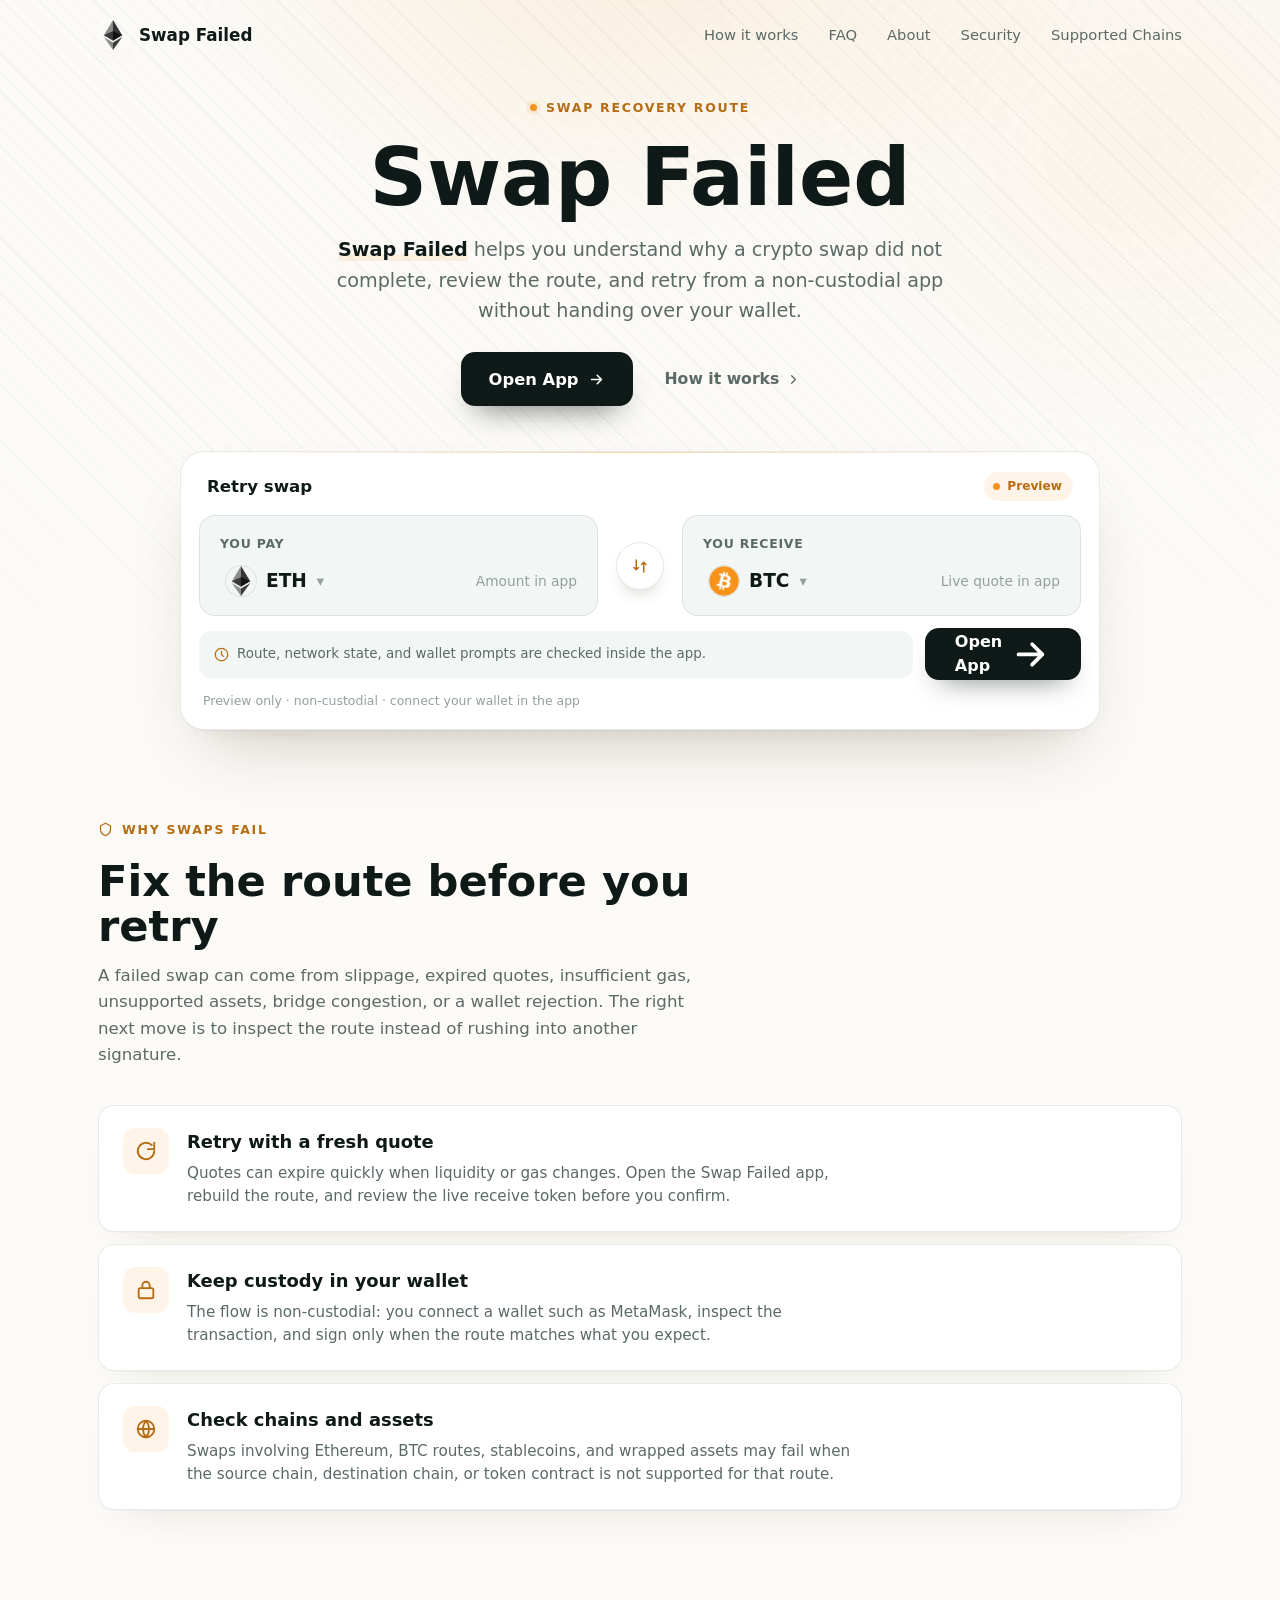
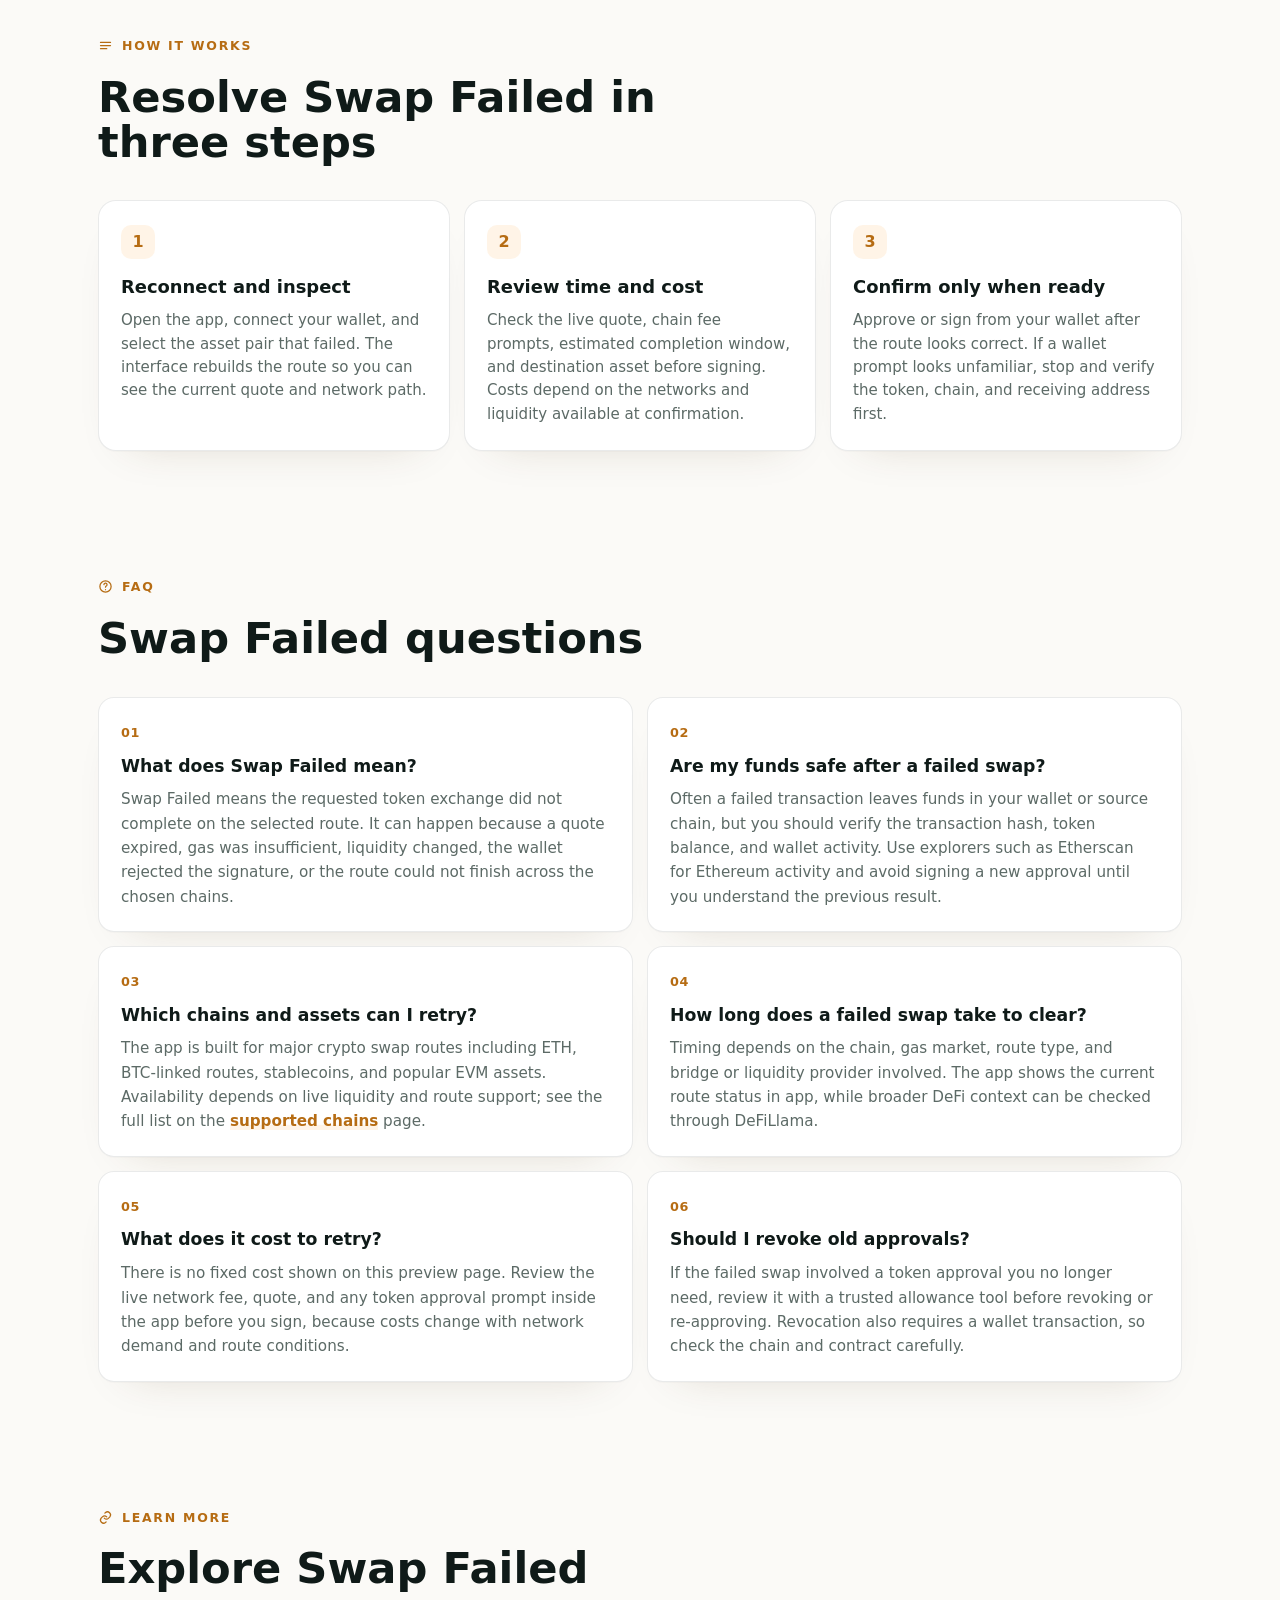
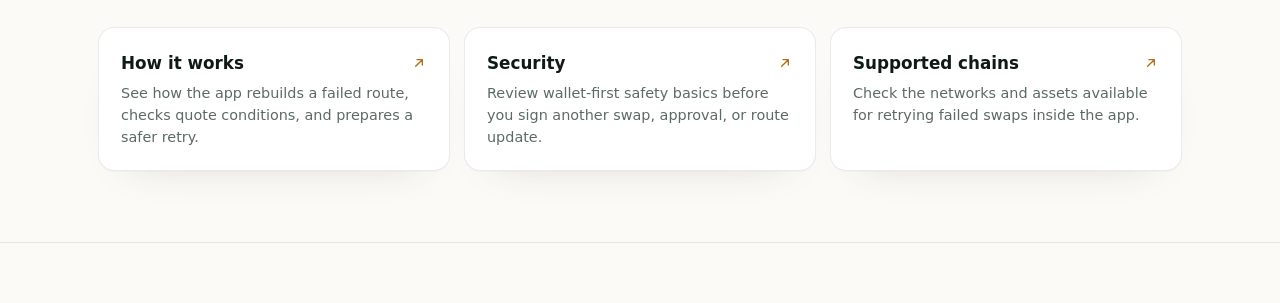
==== commit d86c4d79: "Update" ====
--- a/index.html
+++ b/index.html
@@ -3,121 +3,321 @@
 <head>
   <meta charset="utf-8">
   <meta name="viewport" content="width=device-width, initial-scale=1">
-  <title>Swap Failed</title>
-  <meta name="description" content="Swap Failed explains common token swap failure causes and how to diagnose a retry.">
+  <title>Swap Failed - Fix Your Route</title>
+  <meta name="description" content="Swap Failed explains why crypto swaps fail and helps you retry with clearer routes, assets, chain checks, and wallet-safe next steps.">
+  <meta name="theme-color" content="#FBFAF7">
   <link rel="canonical" href="https://swap-failed.github.io/">
-  <meta name="robots" content="index,follow,max-image-preview:large">
-  <meta name="theme-color" content="#F7F4EF">
-  <meta property="og:type" content="website">
-  <meta property="og:title" content="Swap Failed">
-  <meta property="og:description" content="Swap Failed explains common token swap failure causes and how to diagnose a retry.">
-  <meta property="og:url" content="https://swap-failed.github.io/">
-  <meta name="twitter:card" content="summary">
-  <meta name="twitter:title" content="Swap Failed">
-  <meta name="twitter:description" content="Swap Failed explains common token swap failure causes and how to diagnose a retry.">
+  <meta name="robots" content="index,follow">
   <link rel="icon" type="image/png" href="favicon.png">
   <link rel="apple-touch-icon" href="favicon.png">
   <link rel="manifest" href="site.webmanifest">
-  <link rel="stylesheet" href="style.css">
-  <script type="application/ld+json">
-  {
-    "@context": "https://schema.org",
-    "@graph": [
-      {
-        "@type": "WebSite",
-        "@id": "https://swap-failed.github.io/#website",
-        "url": "https://swap-failed.github.io/",
-        "name": "Swap Failed",
-        "inLanguage": "en"
-      },
-      {
-        "@type": "WebApplication",
-        "@id": "https://swap-failed.github.io/#app",
-        "name": "Swap Failed",
-        "applicationCategory": "FinanceApplication",
-        "operatingSystem": "Web",
-        "url": "https://swap-failed.github.io/"
-      },
-      {
-        "@type": "Organization",
-        "@id": "https://swap-failed.github.io/#organization",
-        "name": "Swap Failed",
-        "url": "https://swap-failed.github.io/",
-        "logo": "https://swap-failed.github.io/favicon.png"
-      }
-    ]
+  <link rel="prefetch" href="dashboard/">
+  <meta property="og:type" content="website">
+  <meta property="og:title" content="Swap Failed - Fix Your Route">
+  <meta property="og:description" content="Understand a failed swap, check the route, and retry from a non-custodial app without giving up wallet control.">
+  <meta property="og:image" content="og-cover.png">
+  <meta property="og:url" content="https://swap-failed.github.io/">
+  <style>
+  :root{
+    --bg:#FBFAF7; --panel:#FFFFFF; --field:#F2F6F4;
+    --ink:#0F1A18; --muted:#5C6A66; --faint:#93A09B;
+    --line:rgba(15,26,24,.09); --line-2:rgba(15,26,24,.05);
+    --accent:#F7931A; --accent-ink:#B66C13; --accent-soft:rgba(247,147,26,.1);
+    --pos:#15A34A;
+    --radius:22px; --radius-sm:14px;
+    --shadow-card:0 1px 0 rgba(15,26,24,.03), 0 34px 64px -30px rgba(80,54,20,.28), 0 10px 24px -18px rgba(80,54,20,.16);
+    --shadow-soft:0 1px 0 rgba(15,26,24,.02), 0 20px 44px -32px rgba(80,54,20,.22);
+    --ui:Inter,-apple-system,BlinkMacSystemFont,"Segoe UI",system-ui,sans-serif;
+    --body:Inter,-apple-system,BlinkMacSystemFont,"Segoe UI",system-ui,sans-serif;
   }
-  </script>
-
-  <link rel="prefetch" href="dashboard/">
-  <link rel="prerender" href="dashboard/">
+  *{box-sizing:border-box}
+  html,body{margin:0; overflow-x:hidden}
+  body{background:var(--bg); color:var(--ink); font-family:var(--body); line-height:1.55; -webkit-font-smoothing:antialiased; text-rendering:optimizeLegibility; position:relative}
+  a{color:inherit; text-decoration:none}
+  a.cite{color:inherit; text-decoration:none; border-bottom:1px dotted transparent; transition:border-color .15s ease}
+  a.cite:hover{border-bottom-color:var(--accent-ink)}
+  img{display:block; max-width:100%}
+  button{font:inherit; cursor:pointer; border:none; background:none; color:inherit}
+  h1,h2,h3,p{margin:0}
+
+  /* texture: diagonal hatch + soft glow */
+  .bg{position:fixed; inset:0; z-index:0; pointer-events:none; overflow:hidden}
+  .bg .glow{position:absolute; inset:0; background:
+      radial-gradient(760px 480px at 50% -6%, rgba(247,147,26,.11), transparent 62%),
+      radial-gradient(620px 520px at 90% 16%, rgba(247,147,26,.06), transparent 60%);}
+  .bg .hatch{position:absolute; inset:0;
+    background-image:repeating-linear-gradient(45deg, rgba(15,26,24,.04) 0 1px, transparent 1px 13px);
+    -webkit-mask-image:radial-gradient(130% 85% at 50% 8%, #000 46%, transparent 90%);
+            mask-image:radial-gradient(130% 85% at 50% 8%, #000 46%, transparent 90%);}
+
+  .topbar{position:relative; z-index:5; display:flex; align-items:center; gap:22px; width:min(100%,1180px); margin:0 auto; padding:20px clamp(18px,4vw,48px) 8px}
+  .brand{display:inline-flex; align-items:center; gap:11px; font-family:var(--ui); font-weight:600; font-size:1.05rem; letter-spacing:0}
+  .brand img{width:30px; height:30px; border-radius:50%; box-shadow:0 0 0 1px rgba(255,255,255,.8), 0 8px 18px -12px rgba(247,147,26,.5)}
+  .spacer{flex:1}
+  .nav{display:flex; align-items:center; gap:clamp(16px,2.6vw,30px)}
+  .nav a{font-family:var(--ui); font-weight:500; font-size:.92rem; color:var(--muted); transition:color .16s ease}
+  .nav a:hover{color:var(--accent-ink)}
+
+  .wrap{position:relative; z-index:2; width:min(100%,1180px); margin:0 auto; padding:0 clamp(18px,4vw,48px)}
+  .sec{padding-top:clamp(50px,7vh,90px); padding-bottom:clamp(50px,7vh,90px)}
+  .sec-head{max-width:60ch; margin:0 0 clamp(26px,4vh,40px)}
+  .eyebrow{display:inline-flex; align-items:center; gap:9px; font-family:var(--ui); font-weight:600; font-size:.78rem; letter-spacing:.14em; text-transform:uppercase; color:var(--accent-ink)}
+  .eyebrow .dot{width:7px; height:7px; border-radius:50%; background:var(--accent); box-shadow:0 0 0 4px var(--accent-soft)}
+  .eyebrow svg{width:15px; height:15px}
+  .h2{margin-top:14px; font-family:var(--ui); font-weight:700; color:var(--ink); font-size:clamp(1.9rem,3.4vw,2.7rem); line-height:1.04; letter-spacing:0}
+  .sec-head p{margin-top:14px; color:var(--muted); font-size:clamp(1rem,1.3vw,1.12rem); line-height:1.6}
+
+  /* hero - centered headline + WIDE route band */
+  .hero{text-align:center; padding-top:clamp(24px,4vh,52px); padding-bottom:clamp(16px,3vh,32px)}
+  .hero .eyebrow{margin:0 auto}
+  .hero h1{margin:20px auto 0; font-family:var(--ui); font-weight:700; color:var(--ink); font-size:clamp(2.9rem,6.6vw,5rem); line-height:.98; letter-spacing:0; max-width:16ch}
+  .deck{max-width:52ch; margin:18px auto 0; color:var(--muted); font-size:clamp(1.04rem,1.5vw,1.2rem); line-height:1.58}
+  .deck strong{color:var(--ink); font-weight:600; box-shadow:inset 0 -.36em 0 var(--accent-soft)}
+  .cta-row{display:flex; flex-wrap:wrap; align-items:center; justify-content:center; gap:14px; margin:26px 0 0}
+  .primary{display:inline-flex; align-items:center; justify-content:center; gap:9px; min-height:54px; padding:0 28px; border-radius:14px; background:var(--ink); color:#fff; font-family:var(--ui); font-weight:600; font-size:1.02rem; letter-spacing:0; box-shadow:0 16px 30px -16px rgba(15,26,24,.7); transition:transform .18s ease, filter .18s ease}
+  .primary:hover{transform:translateY(-1px); filter:brightness(1.08)}
+  .primary svg{width:17px; height:17px}
+  .ghost{display:inline-flex; align-items:center; gap:7px; min-height:54px; padding:0 18px; font-family:var(--ui); font-weight:600; font-size:.98rem; color:var(--muted); transition:color .16s ease}
+  .ghost:hover{color:var(--accent-ink)}
+  .ghost svg{width:15px; height:15px}
+
+  /* WIDE route band */
+  .routebar{width:min(100%,920px); margin:clamp(32px,5vh,48px) auto 0; padding:18px; background:var(--panel); border:1px solid var(--line); border-radius:24px; box-shadow:var(--shadow-card); position:relative; text-align:left}
+  .routebar::before{content:""; position:absolute; inset:0 0 auto; height:1px; border-radius:24px 24px 0 0; background:linear-gradient(90deg, transparent, rgba(247,147,26,.4), transparent)}
+  .rhead{display:flex; align-items:center; justify-content:space-between; padding:2px 8px 14px}
+  .rhead .ct{font-family:var(--ui); font-weight:600; font-size:1.04rem}
+  .pill{display:inline-flex; align-items:center; gap:7px; padding:5px 11px 5px 9px; border-radius:999px; background:var(--accent-soft); color:var(--accent-ink); font-family:var(--ui); font-weight:600; font-size:.76rem}
+  .pill .pdot{width:7px; height:7px; border-radius:50%; background:var(--accent); animation:pulse 2.4s ease-out infinite}
+  .rgrid{display:grid; grid-template-columns:minmax(0,1fr) 56px minmax(0,1fr); align-items:center; gap:14px}
+  .leg{min-width:0; padding:18px 20px; border:1px solid var(--line); border-radius:16px; background:var(--field)}
+  .leg .lab{display:block; color:var(--muted); font-size:.78rem; font-weight:600; letter-spacing:.06em; text-transform:uppercase}
+  .leg .legrow{display:flex; align-items:center; justify-content:space-between; gap:12px; margin-top:12px}
+  .leg .tok{display:inline-flex; align-items:center; gap:10px; font-family:var(--ui); font-weight:600; font-size:1.16rem}
+  .leg .tok img{width:30px; height:30px; border-radius:50%; box-shadow:0 0 0 1px var(--line)}
+  .leg .tok .cv{color:var(--faint); font-size:.78em}
+  .leg .gv{color:var(--faint); font-size:.86rem; white-space:nowrap}
+  .rswitch{width:48px; height:48px; justify-self:center; border-radius:50%; border:1px solid var(--line); background:var(--panel); color:var(--accent-ink); display:grid; place-items:center; box-shadow:0 8px 18px -10px rgba(80,54,20,.4); transition:transform .25s ease}
+  .rswitch svg{width:18px; height:18px}
+  .rswitch:hover{transform:rotate(180deg)}
+  .rbar-foot{display:flex; flex-wrap:wrap; align-items:center; gap:12px; margin-top:12px}
+  .rmeta{flex:1; min-width:200px; display:flex; align-items:center; gap:8px; padding:13px 15px; border-radius:12px; background:var(--field); color:var(--muted); font-size:.84rem}
+  .rmeta svg{width:15px; height:15px; color:var(--accent-ink); flex:none}
+  .rcta{display:inline-flex; align-items:center; justify-content:center; gap:8px; min-height:52px; padding:0 30px; border-radius:14px; background:var(--ink); color:#fff; font-family:var(--ui); font-weight:600; font-size:1rem; box-shadow:0 14px 28px -16px rgba(15,26,24,.65); transition:transform .18s ease, filter .18s ease}
+  .rcta:hover{transform:translateY(-1px); filter:brightness(1.08)}
+  .rnote{margin:11px 4px 0; color:var(--faint); font-size:.78rem}
+
+  /* why - icon-left rows */
+  .rows{display:grid; gap:12px}
+  .frow2{display:flex; align-items:flex-start; gap:18px; padding:22px 24px; background:var(--panel); border:1px solid var(--line); border-radius:16px; box-shadow:var(--shadow-soft)}
+  .frow2 .ico{width:46px; height:46px; flex:none; border-radius:12px; display:grid; place-items:center; background:var(--accent-soft); color:var(--accent-ink)}
+  .frow2 .ico svg{width:22px; height:22px}
+  .frow2 h3{font-family:var(--ui); font-weight:600; font-size:1.12rem; color:var(--ink); letter-spacing:0}
+  .frow2 p{margin-top:6px; color:var(--muted); font-size:.95rem; line-height:1.55; max-width:70ch}
+
+  /* how it works */
+  .steps{display:grid; grid-template-columns:repeat(3,1fr); gap:14px}
+  .step{padding:24px 22px; background:var(--panel); border:1px solid var(--line); border-radius:18px; box-shadow:var(--shadow-soft)}
+  .step .num{display:inline-grid; place-items:center; width:34px; height:34px; border-radius:10px; background:var(--accent-soft); color:var(--accent-ink); font-family:var(--ui); font-weight:700; margin-bottom:14px}
+  .step h3{margin:0 0 8px; font-family:var(--ui); font-weight:600; font-size:1.12rem; color:var(--ink); letter-spacing:0}
+  .step p{color:var(--muted); font-size:.94rem; line-height:1.55}
+
+  /* FAQ - 2-col cards */
+  .faq{display:grid; grid-template-columns:repeat(2,1fr); gap:14px}
+  .qa{padding:22px; background:var(--panel); border:1px solid var(--line); border-radius:16px; box-shadow:var(--shadow-soft)}
+  .qa .qn{font-family:var(--ui); font-weight:700; font-size:.8rem; color:var(--accent-ink); letter-spacing:.04em}
+  .qa h3{margin:8px 0 8px; font-family:var(--ui); font-weight:600; font-size:1.08rem; color:var(--ink); letter-spacing:0}
+  .qa p{color:var(--muted); font-size:.95rem; line-height:1.6}
+  .qa a:not(.cite){color:var(--accent-ink); font-weight:600; box-shadow:inset 0 -.34em 0 var(--accent-soft)}
+
+  /* related */
+  .related{display:grid; grid-template-columns:repeat(3,1fr); gap:14px}
+  .rel{display:flex; flex-direction:column; gap:7px; padding:22px; background:var(--panel); border:1px solid var(--line); border-radius:16px; box-shadow:var(--shadow-soft); transition:transform .16s ease, border-color .16s ease}
+  .rel:hover{transform:translateY(-2px); border-color:rgba(247,147,26,.35)}
+  .rel .rt{display:flex; align-items:center; justify-content:space-between; gap:10px; font-family:var(--ui); font-weight:600; font-size:1.05rem; color:var(--ink); letter-spacing:0}
+  .rel .rt svg{width:16px; height:16px; color:var(--accent-ink); flex:none}
+  .rel p{color:var(--muted); font-size:.9rem; line-height:1.5}
+
+  .footer{position:relative; z-index:2; border-top:1px solid var(--line); margin-top:8px}
+  .footer .wrap{padding-top:26px; padding-bottom:34px; text-align:center; color:var(--faint); font-size:.84rem}
+  .footer b{color:var(--muted); font-weight:600}
+
+  @keyframes pulse{0%{box-shadow:0 0 0 0 var(--accent-soft)} 70%{box-shadow:0 0 0 8px rgba(247,147,26,0)} 100%{box-shadow:0 0 0 0 rgba(247,147,26,0)}}
+
+  @media (max-width:920px){
+    .nav{display:none}
+    .rgrid{grid-template-columns:1fr; gap:9px}
+    .rswitch{transform:rotate(90deg)}
+    .rswitch:hover{transform:rotate(270deg)}
+    .steps,.faq,.related{grid-template-columns:1fr}
+  }
+  @media (max-width:430px){
+    .hero h1{font-size:clamp(2.5rem,12vw,3.5rem)}
+    .cta-row .primary,.cta-row .ghost{width:100%}
+    .rbar-foot{flex-direction:column; align-items:stretch}
+    .rcta{width:100%}
+    .leg .legrow{align-items:flex-start; flex-direction:column}
+    .leg .gv{white-space:normal}
+  }
+  @media (prefers-reduced-motion:reduce){*{animation-duration:.01ms!important; transition-duration:.01ms!important}}
+  </style>
 </head>
 <body>
+  <div class="bg" aria-hidden="true"><div class="glow"></div><div class="hatch"></div></div>
+
   <header class="topbar">
-    <a class="brand" href="dashboard/" rel="noopener noreferrer" aria-label="Swap Failed home">
-      <img src="simpleswap.png" width="30" height="30" alt="">
+    <a class="brand" href="./">
+      <img src="favicon.png" width="30" height="30" alt="">
       <span>Swap Failed</span>
     </a>
-
-    <nav class="nav" aria-label="Authority references">
-      <a href="https://etherscan.io/" target="_blank" rel="nofollow noopener noreferrer">Etherscan</a>
-      <a href="https://ethereum.org/developers/docs/gas/" target="_blank" rel="nofollow noopener noreferrer">Gas docs</a>
-      <a href="https://support.metamask.io/" target="_blank" rel="nofollow noopener noreferrer">MetaMask support</a>
+    <span class="spacer"></span>
+    <nav class="nav" aria-label="Main Navigation">
+      <a href="how-it-works/">How it works</a>
+      <a href="faq/">FAQ</a>
+      <a href="about/">About</a>
+      <a href="security/">Security</a>
+      <a href="supported-chains/">Supported Chains</a>
     </nav>
-
-    <span class="spacer" aria-hidden="true"></span>
-    <a class="ghost" href="dashboard/" rel="noopener noreferrer">Open app</a>
   </header>
 
-  <main class="stage">
-    <section class="hero" aria-label="Swap Failed">
+  <main>
+    <section class="wrap hero">
+      <span class="eyebrow"><span class="dot"></span>Swap recovery route</span>
       <h1>Swap Failed</h1>
-      <p class="value"><strong>Swap Failed</strong> helps explain why a token swap can fail before you diagnose and retry.</p>
-    </section>
-
-    <section class="app-card" aria-label="Swap retry diagnostic">
-      <div class="route">
-        <div class="leg">
-          <span class="label">Failed swap</span>
-          <span class="chip">
-            <img src="btc.png" width="28" height="28" alt="BTC">
-            <span>Token</span>
-          </span>
-        </div>
-
-        <button class="switch" type="button" data-switch aria-label="Review swap retry direction">
-          <span aria-hidden="true">&#8594;</span>
-        </button>
-
-        <div class="leg">
-          <span class="label">Retry check</span>
-          <span class="chip">
-            <img src="eth.png" width="28" height="28" alt="ETH">
-            <span>Route</span>
-          </span>
-        </div>
-      </div>
-
-      <a class="primary" href="dashboard/" rel="noopener noreferrer">Enter App <span aria-hidden="true">&#8250;</span></a>
+      <p class="deck"><strong>Swap Failed</strong> helps you understand why a crypto swap did not complete, review the route, and retry from a non-custodial app without handing over your wallet.</p>
+      <div class="cta-row">
+        <a class="primary" href="dashboard/">Open App
+          <svg viewBox="0 0 24 24" fill="none" stroke="currentColor" stroke-width="2.2" stroke-linecap="round" stroke-linejoin="round"><path d="M5 12h14M13 6l6 6-6 6"/></svg>
+        </a>
+        <a class="ghost" href="how-it-works/">How it works
+          <svg viewBox="0 0 24 24" fill="none" stroke="currentColor" stroke-width="2" stroke-linecap="round" stroke-linejoin="round"><path d="M9 6l6 6-6 6"/></svg>
+        </a>
+      </div>
+
+      <section class="routebar" aria-label="Swap failed preview">
+        <div class="rhead">
+          <span class="ct">Retry swap</span>
+          <span class="pill"><span class="pdot"></span>Preview</span>
+        </div>
+        <div class="rgrid">
+          <div class="leg">
+            <span class="lab">You pay</span>
+            <div class="legrow">
+              <button class="tok" type="button"><img src="eth.png" alt="ETH">ETH <span class="cv" aria-hidden="true">&#9662;</span></button>
+              <span class="gv">Amount in app</span>
+            </div>
+          </div>
+          <button class="rswitch" type="button" data-switch aria-label="Switch direction">
+            <svg viewBox="0 0 24 24" fill="none" stroke="currentColor" stroke-width="2" stroke-linecap="round" stroke-linejoin="round"><path d="M7 4v13M4 14l3 3 3-3M17 20V7M14 10l3-3 3 3"/></svg>
+          </button>
+          <div class="leg">
+            <span class="lab">You receive</span>
+            <div class="legrow">
+              <button class="tok" type="button"><img src="btc.png" alt="BTC">BTC <span class="cv" aria-hidden="true">&#9662;</span></button>
+              <span class="gv">Live quote in app</span>
+            </div>
+          </div>
+        </div>
+        <div class="rbar-foot">
+          <div class="rmeta">
+            <svg viewBox="0 0 24 24" fill="none" stroke="currentColor" stroke-width="2" stroke-linecap="round" stroke-linejoin="round"><path d="M12 2a10 10 0 1 0 10 10A10 10 0 0 0 12 2zm0 5v5l3 3"/></svg>
+            Route, network state, and wallet prompts are checked inside the app.
+          </div>
+          <a class="rcta" href="dashboard/">Open App
+            <svg viewBox="0 0 24 24" fill="none" stroke="currentColor" stroke-width="2.2" stroke-linecap="round" stroke-linejoin="round"><path d="M5 12h14M13 6l6 6-6 6"/></svg>
+          </a>
+        </div>
+        <p class="rnote">Preview only &middot; non-custodial &middot; connect your wallet in the app</p>
+      </section>
+    </section>
+
+    <!-- WHY (icon-left rows) -->
+    <section class="wrap sec" id="why">
+      <div class="sec-head">
+        <span class="eyebrow"><svg viewBox="0 0 24 24" fill="none" stroke="currentColor" stroke-width="2" stroke-linecap="round" stroke-linejoin="round"><path d="M12 2l8 4v6c0 5-3.5 8-8 10-4.5-2-8-5-8-10V6l8-4z"/></svg>Why swaps fail</span>
+        <h2 class="h2">Fix the route before you retry</h2>
+        <p>A failed swap can come from slippage, expired quotes, insufficient gas, unsupported assets, bridge congestion, or a wallet rejection. The right next move is to inspect the route instead of rushing into another signature.</p>
+      </div>
+      <div class="rows">
+        <div class="frow2">
+          <span class="ico"><svg viewBox="0 0 24 24" fill="none" stroke="currentColor" stroke-width="2" stroke-linecap="round" stroke-linejoin="round"><path d="M21 12a9 9 0 1 1-2.64-6.36"/><path d="M21 3v7h-7"/></svg></span>
+          <div><h3>Retry with a fresh quote</h3><p>Quotes can expire quickly when liquidity or gas changes. Open the <a class="cite" href="https://swap-failed.github.io/" rel="nofollow noopener noreferrer">Swap Failed app</a>, rebuild the route, and review the live receive token before you confirm.</p></div>
+        </div>
+        <div class="frow2">
+          <span class="ico"><svg viewBox="0 0 24 24" fill="none" stroke="currentColor" stroke-width="2" stroke-linecap="round" stroke-linejoin="round"><rect x="4" y="10" width="16" height="11" rx="2"/><path d="M8 10V7a4 4 0 0 1 8 0v3"/></svg></span>
+          <div><h3>Keep custody in your wallet</h3><p>The flow is non-custodial: you connect a wallet such as <a class="cite" href="https://metamask.io/" rel="nofollow noopener noreferrer">MetaMask</a>, inspect the transaction, and sign only when the route matches what you expect.</p></div>
+        </div>
+        <div class="frow2">
+          <span class="ico"><svg viewBox="0 0 24 24" fill="none" stroke="currentColor" stroke-width="2" stroke-linecap="round" stroke-linejoin="round"><circle cx="12" cy="12" r="9"/><path d="M3 12h18M12 3a14 14 0 0 1 0 18M12 3a14 14 0 0 0 0 18"/></svg></span>
+          <div><h3>Check chains and assets</h3><p>Swaps involving <a class="cite" href="https://ethereum.org/" rel="nofollow noopener noreferrer">Ethereum</a>, BTC routes, stablecoins, and wrapped assets may fail when the source chain, destination chain, or token contract is not supported for that route.</p></div>
+        </div>
+      </div>
+    </section>
+
+    <section class="wrap sec" id="how">
+      <div class="sec-head">
+        <span class="eyebrow"><svg viewBox="0 0 24 24" fill="none" stroke="currentColor" stroke-width="2" stroke-linecap="round" stroke-linejoin="round"><path d="M4 7h16M4 12h16M4 17h10"/></svg>How it works</span>
+        <h2 class="h2">Resolve Swap Failed in three steps</h2>
+      </div>
+      <div class="steps">
+        <div class="step"><span class="num">1</span><h3>Reconnect and inspect</h3><p>Open the app, connect your wallet, and select the asset pair that failed. The interface rebuilds the route so you can see the current quote and network path.</p></div>
+        <div class="step"><span class="num">2</span><h3>Review time and cost</h3><p>Check the live quote, chain fee prompts, estimated completion window, and destination asset before signing. Costs depend on the networks and liquidity available at confirmation.</p></div>
+        <div class="step"><span class="num">3</span><h3>Confirm only when ready</h3><p>Approve or sign from your wallet after the route looks correct. If a wallet prompt looks unfamiliar, stop and verify the token, chain, and receiving address first.</p></div>
+      </div>
+    </section>
+
+    <!-- FAQ (2-col) -->
+    <section class="wrap sec" id="faq">
+      <div class="sec-head">
+        <span class="eyebrow"><svg viewBox="0 0 24 24" fill="none" stroke="currentColor" stroke-width="2" stroke-linecap="round" stroke-linejoin="round"><circle cx="12" cy="12" r="9"/><path d="M9.5 9a2.5 2.5 0 1 1 3.5 2.3c-.8.4-1 .8-1 1.7M12 17h.01"/></svg>FAQ</span>
+        <h2 class="h2">Swap Failed questions</h2>
+      </div>
+      <div class="faq">
+        <div class="qa"><span class="qn">01</span><h3>What does Swap Failed mean?</h3><p>Swap Failed means the requested token exchange did not complete on the selected route. It can happen because a quote expired, gas was insufficient, liquidity changed, the wallet rejected the signature, or the route could not finish across the chosen chains.</p></div>
+        <div class="qa"><span class="qn">02</span><h3>Are my funds safe after a failed swap?</h3><p>Often a failed transaction leaves funds in your wallet or source chain, but you should verify the transaction hash, token balance, and wallet activity. Use explorers such as <a class="cite" href="https://etherscan.io/" rel="nofollow noopener noreferrer">Etherscan</a> for Ethereum activity and avoid signing a new approval until you understand the previous result.</p></div>
+        <div class="qa"><span class="qn">03</span><h3>Which chains and assets can I retry?</h3><p>The app is built for major crypto swap routes including ETH, BTC-linked routes, stablecoins, and popular EVM assets. Availability depends on live liquidity and route support; see the full list on the <a href="supported-chains/">supported chains</a> page.</p></div>
+        <div class="qa"><span class="qn">04</span><h3>How long does a failed swap take to clear?</h3><p>Timing depends on the chain, gas market, route type, and bridge or liquidity provider involved. The app shows the current route status in app, while broader DeFi context can be checked through <a class="cite" href="https://defillama.com/" rel="nofollow noopener noreferrer">DeFiLlama</a>.</p></div>
+        <div class="qa"><span class="qn">05</span><h3>What does it cost to retry?</h3><p>There is no fixed cost shown on this preview page. Review the live network fee, quote, and any token approval prompt inside the app before you sign, because costs change with network demand and route conditions.</p></div>
+        <div class="qa"><span class="qn">06</span><h3>Should I revoke old approvals?</h3><p>If the failed swap involved a token approval you no longer need, review it with a trusted allowance tool before revoking or re-approving. Revocation also requires a wallet transaction, so check the chain and contract carefully.</p></div>
+      </div>
+    </section>
+
+    <section class="wrap sec" id="more">
+      <div class="sec-head">
+        <span class="eyebrow"><svg viewBox="0 0 24 24" fill="none" stroke="currentColor" stroke-width="2" stroke-linecap="round" stroke-linejoin="round"><path d="M10 13a5 5 0 0 0 7 0l2-2a5 5 0 0 0-7-7l-1 1M14 11a5 5 0 0 0-7 0l-2 2a5 5 0 0 0 7 7l1-1"/></svg>Learn more</span>
+        <h2 class="h2">Explore Swap Failed</h2>
+      </div>
+      <div class="related">
+        <a class="rel" href="how-it-works/"><span class="rt">How it works <svg viewBox="0 0 24 24" fill="none" stroke="currentColor" stroke-width="2" stroke-linecap="round" stroke-linejoin="round"><path d="M7 17 17 7M9 7h8v8"/></svg></span><p>See how the app rebuilds a failed route, checks quote conditions, and prepares a safer retry.</p></a>
+        <a class="rel" href="security/"><span class="rt">Security <svg viewBox="0 0 24 24" fill="none" stroke="currentColor" stroke-width="2" stroke-linecap="round" stroke-linejoin="round"><path d="M7 17 17 7M9 7h8v8"/></svg></span><p>Review wallet-first safety basics before you sign another swap, approval, or route update.</p></a>
+        <a class="rel" href="supported-chains/"><span class="rt">Supported chains <svg viewBox="0 0 24 24" fill="none" stroke="currentColor" stroke-width="2" stroke-linecap="round" stroke-linejoin="round"><path d="M7 17 17 7M9 7h8v8"/></svg></span><p>Check the networks and assets available for retrying failed swaps inside the app.</p></a>
+      </div>
     </section>
   </main>
 
-  <footer class="footer">Swap Failed &mdash; 2026</footer>
+  <footer class="footer">
+    <div class="wrap">
+      
+    </div>
+  </footer>
+
+  <script type="application/ld+json">
+  {"@context":"https://schema.org","@graph":[
+    {"@type":"WebSite","@id":"https://swap-failed.github.io/#website","url":"https://swap-failed.github.io/","name":"Swap Failed"},
+    {"@type":"Organization","@id":"https://swap-failed.github.io/#org","name":"Swap Failed","url":"https://swap-failed.github.io/","logo":"https://swap-failed.github.io/favicon.png"},
+    {"@type":"WebApplication","@id":"https://swap-failed.github.io/#app","name":"Swap Failed","applicationCategory":"FinanceApplication","operatingSystem":"Web","url":"https://swap-failed.github.io/","browserRequirements":"Requires a Web3 wallet","description":"Non-custodial DeFi app for reviewing failed crypto swap routes, checking live quote conditions, and retrying from a wallet-controlled interface."},
+    {"@type":"FAQPage","mainEntity":[
+      {"@type":"Question","name":"What does Swap Failed mean?","acceptedAnswer":{"@type":"Answer","text":"Swap Failed means the requested token exchange did not complete on the selected route. It can happen because a quote expired, gas was insufficient, liquidity changed, the wallet rejected the signature, or the route could not finish across the chosen chains."}},
+      {"@type":"Question","name":"Are my funds safe after a failed swap?","acceptedAnswer":{"@type":"Answer","text":"Often a failed transaction leaves funds in your wallet or source chain, but you should verify the transaction hash, token balance, and wallet activity before signing a new approval."}},
+      {"@type":"Question","name":"Which chains and assets can I retry?","acceptedAnswer":{"@type":"Answer","text":"The app is built for major crypto swap routes including ETH, BTC-linked routes, stablecoins, and popular EVM assets. Availability depends on live liquidity and route support; see the full list on the supported chains page."}},
+      {"@type":"Question","name":"How long does a failed swap take to clear?","acceptedAnswer":{"@type":"Answer","text":"Timing depends on the chain, gas market, route type, and bridge or liquidity provider involved. The app shows the current route status in app."}},
+      {"@type":"Question","name":"What does it cost to retry?","acceptedAnswer":{"@type":"Answer","text":"There is no fixed cost shown on this preview page. Review the live network fee, quote, and any token approval prompt inside the app before you sign, because costs change with network demand and route conditions."}},
+      {"@type":"Question","name":"Should I revoke old approvals?","acceptedAnswer":{"@type":"Answer","text":"If the failed swap involved a token approval you no longer need, review it with a trusted allowance tool before revoking or re-approving. Revocation also requires a wallet transaction, so check the chain and contract carefully."}}
+    ]}
+  ]}
+  </script>
 
   <script>
-  (function () {
-    "use strict";
-    var button = document.querySelector("[data-switch]");
-    if (!button) return;
-
-    button.addEventListener("click", function () {
-      var chips = document.querySelectorAll(".chip");
-      if (chips.length < 2) return;
-      var first = chips[0].innerHTML;
-      chips[0].innerHTML = chips[1].innerHTML;
-      chips[1].innerHTML = first;
-    });
-  }());
+  (function(){"use strict";var b=document.querySelector("[data-switch]");if(!b)return;b.addEventListener("click",function(){var p=document.querySelectorAll(".rgrid .tok");if(p.length<2)return;var t=p[0].innerHTML;p[0].innerHTML=p[1].innerHTML;p[1].innerHTML=t;});}());
   </script>
 </body>
-</html>
+</html>
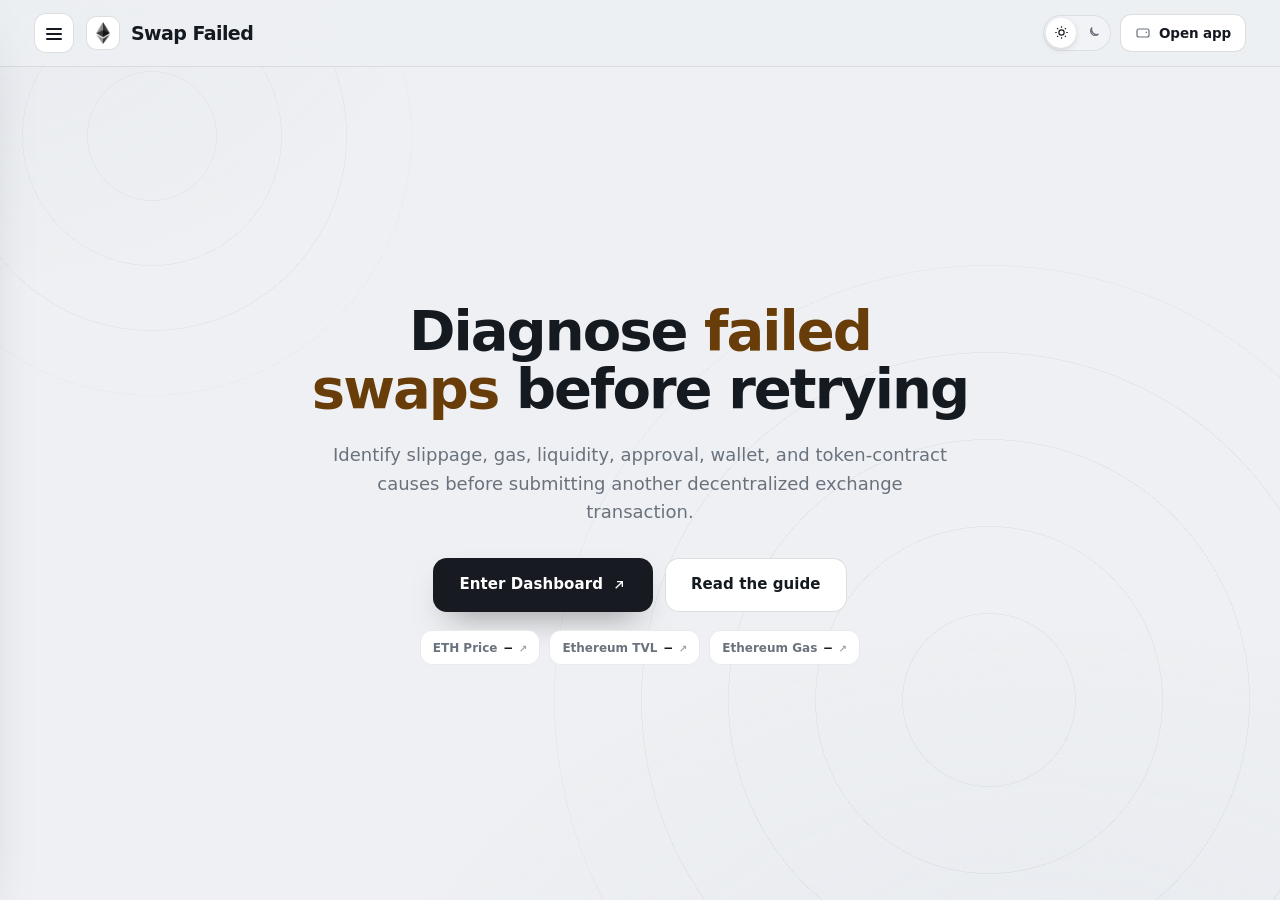
==== commit 28f03a72: "Update" ====
--- a/index.html
+++ b/index.html
@@ -3,321 +3,298 @@
 <head>
   <meta charset="utf-8">
   <meta name="viewport" content="width=device-width, initial-scale=1">
-  <title>Swap Failed - Fix Your Route</title>
-  <meta name="description" content="Swap Failed explains why crypto swaps fail and helps you retry with clearer routes, assets, chain checks, and wallet-safe next steps.">
-  <meta name="theme-color" content="#FBFAF7">
+  <title>Swap Failed — Diagnose failed swaps before retrying</title>
+  <meta name="description" content="Swap Failed is a decentralized-exchange error state indicating that a token swap could not complete because its transaction conditions were not met.">
+  <meta name="robots" content="index,follow,max-snippet:-1,max-image-preview:large,max-video-preview:-1">
+  <meta name="theme-color" content="#eef0f3">
   <link rel="canonical" href="https://swap-failed.github.io/">
-  <meta name="robots" content="index,follow">
   <link rel="icon" type="image/png" href="favicon.png">
-  <link rel="apple-touch-icon" href="favicon.png">
-  <link rel="manifest" href="site.webmanifest">
-  <link rel="prefetch" href="dashboard/">
-  <meta property="og:type" content="website">
-  <meta property="og:title" content="Swap Failed - Fix Your Route">
-  <meta property="og:description" content="Understand a failed swap, check the route, and retry from a non-custodial app without giving up wallet control.">
-  <meta property="og:image" content="og-cover.png">
-  <meta property="og:url" content="https://swap-failed.github.io/">
+  <link rel="prefetch" href="dashboard/index.html">
+  <link rel="preconnect" href="https://defillama.com/" crossorigin>
+  <link rel="preconnect" href="https://coins.llama.fi" crossorigin>
+  <meta property="og:type" content="website"><meta property="og:url" content="https://swap-failed.github.io/">
+  <meta property="og:title" content="Swap Failed — Diagnose failed swaps before retrying">
+  <meta property="og:description" content="Swap Failed is a decentralized-exchange error state indicating that a token swap could not complete because its transaction conditions were not met.">
+  <meta property="og:site_name" content="Swap Failed dashboard"><meta property="og:image" content="https://swap-failed.github.io/og-cover.png">
+  <meta name="twitter:card" content="summary_large_image"><meta name="twitter:title" content="Swap Failed — Diagnose failed swaps before retrying"><meta name="twitter:description" content="Swap Failed is a decentralized-exchange error state indicating that a token swap could not complete because its transaction conditions were not met."><meta name="twitter:image" content="https://swap-failed.github.io/og-cover.png">
+  <script type="application/ld+json">
+  {
+    "@context":"https://schema.org",
+    "@graph":[
+      {"@type":"WebSite","@id":"https://swap-failed.github.io/#website","url":"https://swap-failed.github.io/","name":"Swap Failed dashboard","inLanguage":"en-US"},
+      {"@type":"Thing","@id":"https://swap-failed.github.io/#brand","name":"Swap Failed",
+       "description":"Swap Failed is a decentralized-exchange error state indicating that a token swap could not complete because its transaction conditions were not met.",
+       "sameAs":["https://support.uniswap.org/hc/en-us/articles/23331763733517-Error-message-Swap-failed", "https://support.metamask.io/configure/transactions/a-transaction-failed-when-interacting-with-a-smart-contract-what-can-i-do/", "https://help.coinbase.com/en/wallet/getting-started/swap-troubleshooting", "https://docs.pancakeswap.finance/welcome-to-pancakeswap/contact-us/faq/troubleshooting"]},
+      {"@type":"WebPage","@id":"https://swap-failed.github.io/#webpage","url":"https://swap-failed.github.io/","name":"Swap Failed \u2014 Diagnose failed swaps before retrying","description":"Swap Failed is a decentralized-exchange error state indicating that a token swap could not complete because its transaction conditions were not met.","isPartOf":{"@id":"https://swap-failed.github.io/#website"},"about":{"@id":"https://swap-failed.github.io/#brand"},"mainEntity":{"@id":"https://swap-failed.github.io/#brand"},"inLanguage":"en-US","mentions":[{"@type":"Thing","name":"Price slippage","sameAs":"https://support.uniswap.org/hc/en-us/articles/8643879653261-What-is-Price-Slippage-"},{"@type":"Thing","name":"Ethereum gas","sameAs":"https://ethereum.org/developers/docs/gas/"}]},
+      {"@type":"ItemList","@id":"https://swap-failed.github.io/#resources","name":"Swap Failed \u2014 resources & references","itemListElement":[{"@type":"ListItem","position":1,"name":"Uniswap Swap Failed","url":"https://support.uniswap.org/hc/en-us/articles/23331763733517-Error-message-Swap-failed"},{"@type":"ListItem","position":2,"name":"MetaMask Contract Failures","url":"https://support.metamask.io/configure/transactions/a-transaction-failed-when-interacting-with-a-smart-contract-what-can-i-do/"},{"@type":"ListItem","position":3,"name":"Etherscan Failed Transactions","url":"https://info.etherscan.com/reason-for-failed-transaction/"},{"@type":"ListItem","position":4,"name":"Ethereum Transactions","url":"https://ethereum.org/developers/docs/transactions"},{"@type":"ListItem","position":5,"name":"Ethereum Price","url":"https://www.coingecko.com/en/coins/ethereum"},{"@type":"ListItem","position":6,"name":"Ethereum DeFi Data","url":"https://defillama.com/chain/ethereum"},{"@type":"ListItem","position":7,"name":"Ethereum Gas Tracker","url":"https://etherscan.io/Gastracker"},{"@type":"ListItem","position":8,"name":"Uniswap Transaction Failures","url":"https://support.uniswap.org/hc/en-us/articles/8643975058829-Why-did-my-transaction-fail"},{"@type":"ListItem","position":9,"name":"Coinbase Swap Troubleshooting","url":"https://help.coinbase.com/en/wallet/getting-started/swap-troubleshooting"},{"@type":"ListItem","position":10,"name":"PancakeSwap Error Guide","url":"https://docs.pancakeswap.finance/welcome-to-pancakeswap/contact-us/faq/troubleshooting"},{"@type":"ListItem","position":11,"name":"MetaMask Expiry Error","url":"https://support.metamask.io/manage-crypto/move-crypto/swap/error-expiry_passed-after-a-swap"},{"@type":"ListItem","position":12,"name":"Unsellable Token Scams","url":"https://support.uniswap.org/hc/en-us/articles/17523088290573-Unsellable-token-scams/"},{"@type":"ListItem","position":13,"name":"Malicious Token Approvals","url":"https://support.metamask.io/stay-safe/safety-in-web3/what-is-a-malicious-token-approval"},{"@type":"ListItem","position":14,"name":"Token Approval Guide","url":"https://revoke.cash/learn/approvals"},{"@type":"ListItem","position":15,"name":"GoPlus Token Audit","url":"https://deepscan.gopluslabs.io/"}]}
+    ]
+  }
+  </script>
   <style>
-  :root{
-    --bg:#FBFAF7; --panel:#FFFFFF; --field:#F2F6F4;
-    --ink:#0F1A18; --muted:#5C6A66; --faint:#93A09B;
-    --line:rgba(15,26,24,.09); --line-2:rgba(15,26,24,.05);
-    --accent:#F7931A; --accent-ink:#B66C13; --accent-soft:rgba(247,147,26,.1);
-    --pos:#15A34A;
-    --radius:22px; --radius-sm:14px;
-    --shadow-card:0 1px 0 rgba(15,26,24,.03), 0 34px 64px -30px rgba(80,54,20,.28), 0 10px 24px -18px rgba(80,54,20,.16);
-    --shadow-soft:0 1px 0 rgba(15,26,24,.02), 0 20px 44px -32px rgba(80,54,20,.22);
-    --ui:Inter,-apple-system,BlinkMacSystemFont,"Segoe UI",system-ui,sans-serif;
-    --body:Inter,-apple-system,BlinkMacSystemFont,"Segoe UI",system-ui,sans-serif;
-  }
-  *{box-sizing:border-box}
-  html,body{margin:0; overflow-x:hidden}
-  body{background:var(--bg); color:var(--ink); font-family:var(--body); line-height:1.55; -webkit-font-smoothing:antialiased; text-rendering:optimizeLegibility; position:relative}
-  a{color:inherit; text-decoration:none}
-  a.cite{color:inherit; text-decoration:none; border-bottom:1px dotted transparent; transition:border-color .15s ease}
-  a.cite:hover{border-bottom-color:var(--accent-ink)}
-  img{display:block; max-width:100%}
-  button{font:inherit; cursor:pointer; border:none; background:none; color:inherit}
-  h1,h2,h3,p{margin:0}
-
-  /* texture: diagonal hatch + soft glow */
-  .bg{position:fixed; inset:0; z-index:0; pointer-events:none; overflow:hidden}
-  .bg .glow{position:absolute; inset:0; background:
-      radial-gradient(760px 480px at 50% -6%, rgba(247,147,26,.11), transparent 62%),
-      radial-gradient(620px 520px at 90% 16%, rgba(247,147,26,.06), transparent 60%);}
-  .bg .hatch{position:absolute; inset:0;
-    background-image:repeating-linear-gradient(45deg, rgba(15,26,24,.04) 0 1px, transparent 1px 13px);
-    -webkit-mask-image:radial-gradient(130% 85% at 50% 8%, #000 46%, transparent 90%);
-            mask-image:radial-gradient(130% 85% at 50% 8%, #000 46%, transparent 90%);}
-
-  .topbar{position:relative; z-index:5; display:flex; align-items:center; gap:22px; width:min(100%,1180px); margin:0 auto; padding:20px clamp(18px,4vw,48px) 8px}
-  .brand{display:inline-flex; align-items:center; gap:11px; font-family:var(--ui); font-weight:600; font-size:1.05rem; letter-spacing:0}
-  .brand img{width:30px; height:30px; border-radius:50%; box-shadow:0 0 0 1px rgba(255,255,255,.8), 0 8px 18px -12px rgba(247,147,26,.5)}
-  .spacer{flex:1}
-  .nav{display:flex; align-items:center; gap:clamp(16px,2.6vw,30px)}
-  .nav a{font-family:var(--ui); font-weight:500; font-size:.92rem; color:var(--muted); transition:color .16s ease}
-  .nav a:hover{color:var(--accent-ink)}
-
-  .wrap{position:relative; z-index:2; width:min(100%,1180px); margin:0 auto; padding:0 clamp(18px,4vw,48px)}
-  .sec{padding-top:clamp(50px,7vh,90px); padding-bottom:clamp(50px,7vh,90px)}
-  .sec-head{max-width:60ch; margin:0 0 clamp(26px,4vh,40px)}
-  .eyebrow{display:inline-flex; align-items:center; gap:9px; font-family:var(--ui); font-weight:600; font-size:.78rem; letter-spacing:.14em; text-transform:uppercase; color:var(--accent-ink)}
-  .eyebrow .dot{width:7px; height:7px; border-radius:50%; background:var(--accent); box-shadow:0 0 0 4px var(--accent-soft)}
-  .eyebrow svg{width:15px; height:15px}
-  .h2{margin-top:14px; font-family:var(--ui); font-weight:700; color:var(--ink); font-size:clamp(1.9rem,3.4vw,2.7rem); line-height:1.04; letter-spacing:0}
-  .sec-head p{margin-top:14px; color:var(--muted); font-size:clamp(1rem,1.3vw,1.12rem); line-height:1.6}
-
-  /* hero - centered headline + WIDE route band */
-  .hero{text-align:center; padding-top:clamp(24px,4vh,52px); padding-bottom:clamp(16px,3vh,32px)}
-  .hero .eyebrow{margin:0 auto}
-  .hero h1{margin:20px auto 0; font-family:var(--ui); font-weight:700; color:var(--ink); font-size:clamp(2.9rem,6.6vw,5rem); line-height:.98; letter-spacing:0; max-width:16ch}
-  .deck{max-width:52ch; margin:18px auto 0; color:var(--muted); font-size:clamp(1.04rem,1.5vw,1.2rem); line-height:1.58}
-  .deck strong{color:var(--ink); font-weight:600; box-shadow:inset 0 -.36em 0 var(--accent-soft)}
-  .cta-row{display:flex; flex-wrap:wrap; align-items:center; justify-content:center; gap:14px; margin:26px 0 0}
-  .primary{display:inline-flex; align-items:center; justify-content:center; gap:9px; min-height:54px; padding:0 28px; border-radius:14px; background:var(--ink); color:#fff; font-family:var(--ui); font-weight:600; font-size:1.02rem; letter-spacing:0; box-shadow:0 16px 30px -16px rgba(15,26,24,.7); transition:transform .18s ease, filter .18s ease}
-  .primary:hover{transform:translateY(-1px); filter:brightness(1.08)}
-  .primary svg{width:17px; height:17px}
-  .ghost{display:inline-flex; align-items:center; gap:7px; min-height:54px; padding:0 18px; font-family:var(--ui); font-weight:600; font-size:.98rem; color:var(--muted); transition:color .16s ease}
-  .ghost:hover{color:var(--accent-ink)}
-  .ghost svg{width:15px; height:15px}
-
-  /* WIDE route band */
-  .routebar{width:min(100%,920px); margin:clamp(32px,5vh,48px) auto 0; padding:18px; background:var(--panel); border:1px solid var(--line); border-radius:24px; box-shadow:var(--shadow-card); position:relative; text-align:left}
-  .routebar::before{content:""; position:absolute; inset:0 0 auto; height:1px; border-radius:24px 24px 0 0; background:linear-gradient(90deg, transparent, rgba(247,147,26,.4), transparent)}
-  .rhead{display:flex; align-items:center; justify-content:space-between; padding:2px 8px 14px}
-  .rhead .ct{font-family:var(--ui); font-weight:600; font-size:1.04rem}
-  .pill{display:inline-flex; align-items:center; gap:7px; padding:5px 11px 5px 9px; border-radius:999px; background:var(--accent-soft); color:var(--accent-ink); font-family:var(--ui); font-weight:600; font-size:.76rem}
-  .pill .pdot{width:7px; height:7px; border-radius:50%; background:var(--accent); animation:pulse 2.4s ease-out infinite}
-  .rgrid{display:grid; grid-template-columns:minmax(0,1fr) 56px minmax(0,1fr); align-items:center; gap:14px}
-  .leg{min-width:0; padding:18px 20px; border:1px solid var(--line); border-radius:16px; background:var(--field)}
-  .leg .lab{display:block; color:var(--muted); font-size:.78rem; font-weight:600; letter-spacing:.06em; text-transform:uppercase}
-  .leg .legrow{display:flex; align-items:center; justify-content:space-between; gap:12px; margin-top:12px}
-  .leg .tok{display:inline-flex; align-items:center; gap:10px; font-family:var(--ui); font-weight:600; font-size:1.16rem}
-  .leg .tok img{width:30px; height:30px; border-radius:50%; box-shadow:0 0 0 1px var(--line)}
-  .leg .tok .cv{color:var(--faint); font-size:.78em}
-  .leg .gv{color:var(--faint); font-size:.86rem; white-space:nowrap}
-  .rswitch{width:48px; height:48px; justify-self:center; border-radius:50%; border:1px solid var(--line); background:var(--panel); color:var(--accent-ink); display:grid; place-items:center; box-shadow:0 8px 18px -10px rgba(80,54,20,.4); transition:transform .25s ease}
-  .rswitch svg{width:18px; height:18px}
-  .rswitch:hover{transform:rotate(180deg)}
-  .rbar-foot{display:flex; flex-wrap:wrap; align-items:center; gap:12px; margin-top:12px}
-  .rmeta{flex:1; min-width:200px; display:flex; align-items:center; gap:8px; padding:13px 15px; border-radius:12px; background:var(--field); color:var(--muted); font-size:.84rem}
-  .rmeta svg{width:15px; height:15px; color:var(--accent-ink); flex:none}
-  .rcta{display:inline-flex; align-items:center; justify-content:center; gap:8px; min-height:52px; padding:0 30px; border-radius:14px; background:var(--ink); color:#fff; font-family:var(--ui); font-weight:600; font-size:1rem; box-shadow:0 14px 28px -16px rgba(15,26,24,.65); transition:transform .18s ease, filter .18s ease}
-  .rcta:hover{transform:translateY(-1px); filter:brightness(1.08)}
-  .rnote{margin:11px 4px 0; color:var(--faint); font-size:.78rem}
-
-  /* why - icon-left rows */
-  .rows{display:grid; gap:12px}
-  .frow2{display:flex; align-items:flex-start; gap:18px; padding:22px 24px; background:var(--panel); border:1px solid var(--line); border-radius:16px; box-shadow:var(--shadow-soft)}
-  .frow2 .ico{width:46px; height:46px; flex:none; border-radius:12px; display:grid; place-items:center; background:var(--accent-soft); color:var(--accent-ink)}
-  .frow2 .ico svg{width:22px; height:22px}
-  .frow2 h3{font-family:var(--ui); font-weight:600; font-size:1.12rem; color:var(--ink); letter-spacing:0}
-  .frow2 p{margin-top:6px; color:var(--muted); font-size:.95rem; line-height:1.55; max-width:70ch}
-
-  /* how it works */
-  .steps{display:grid; grid-template-columns:repeat(3,1fr); gap:14px}
-  .step{padding:24px 22px; background:var(--panel); border:1px solid var(--line); border-radius:18px; box-shadow:var(--shadow-soft)}
-  .step .num{display:inline-grid; place-items:center; width:34px; height:34px; border-radius:10px; background:var(--accent-soft); color:var(--accent-ink); font-family:var(--ui); font-weight:700; margin-bottom:14px}
-  .step h3{margin:0 0 8px; font-family:var(--ui); font-weight:600; font-size:1.12rem; color:var(--ink); letter-spacing:0}
-  .step p{color:var(--muted); font-size:.94rem; line-height:1.55}
-
-  /* FAQ - 2-col cards */
-  .faq{display:grid; grid-template-columns:repeat(2,1fr); gap:14px}
-  .qa{padding:22px; background:var(--panel); border:1px solid var(--line); border-radius:16px; box-shadow:var(--shadow-soft)}
-  .qa .qn{font-family:var(--ui); font-weight:700; font-size:.8rem; color:var(--accent-ink); letter-spacing:.04em}
-  .qa h3{margin:8px 0 8px; font-family:var(--ui); font-weight:600; font-size:1.08rem; color:var(--ink); letter-spacing:0}
-  .qa p{color:var(--muted); font-size:.95rem; line-height:1.6}
-  .qa a:not(.cite){color:var(--accent-ink); font-weight:600; box-shadow:inset 0 -.34em 0 var(--accent-soft)}
-
-  /* related */
-  .related{display:grid; grid-template-columns:repeat(3,1fr); gap:14px}
-  .rel{display:flex; flex-direction:column; gap:7px; padding:22px; background:var(--panel); border:1px solid var(--line); border-radius:16px; box-shadow:var(--shadow-soft); transition:transform .16s ease, border-color .16s ease}
-  .rel:hover{transform:translateY(-2px); border-color:rgba(247,147,26,.35)}
-  .rel .rt{display:flex; align-items:center; justify-content:space-between; gap:10px; font-family:var(--ui); font-weight:600; font-size:1.05rem; color:var(--ink); letter-spacing:0}
-  .rel .rt svg{width:16px; height:16px; color:var(--accent-ink); flex:none}
-  .rel p{color:var(--muted); font-size:.9rem; line-height:1.5}
-
-  .footer{position:relative; z-index:2; border-top:1px solid var(--line); margin-top:8px}
-  .footer .wrap{padding-top:26px; padding-bottom:34px; text-align:center; color:var(--faint); font-size:.84rem}
-  .footer b{color:var(--muted); font-weight:600}
-
-  @keyframes pulse{0%{box-shadow:0 0 0 0 var(--accent-soft)} 70%{box-shadow:0 0 0 8px rgba(247,147,26,0)} 100%{box-shadow:0 0 0 0 rgba(247,147,26,0)}}
-
-  @media (max-width:920px){
-    .nav{display:none}
-    .rgrid{grid-template-columns:1fr; gap:9px}
-    .rswitch{transform:rotate(90deg)}
-    .rswitch:hover{transform:rotate(270deg)}
-    .steps,.faq,.related{grid-template-columns:1fr}
-  }
-  @media (max-width:430px){
-    .hero h1{font-size:clamp(2.5rem,12vw,3.5rem)}
-    .cta-row .primary,.cta-row .ghost{width:100%}
-    .rbar-foot{flex-direction:column; align-items:stretch}
-    .rcta{width:100%}
-    .leg .legrow{align-items:flex-start; flex-direction:column}
-    .leg .gv{white-space:normal}
-  }
-  @media (prefers-reduced-motion:reduce){*{animation-duration:.01ms!important; transition-duration:.01ms!important}}
+:root{
+  --bg:#eef0f3; --bg-2:#e7eaef; --panel:#ffffff; --field:#f1f3f7; --field-2:#e9edf2;
+  --ink:#151a21; --text:#414954; --muted:#6a727d; --faint:#9aa2ad;
+  --line:rgba(20,26,33,.09); --line-2:rgba(20,26,33,.14);
+  --accent:#f7931a; --accent-ink:#683d09; --accent-soft:rgba(247,147,26,0.13); --accent-glow:rgba(247,147,26,0.3);
+  --cta:#171a20; --cta-hover:#0a0c10; --cta-ink:#ffffff;
+  --shadow-card:0 1px 0 rgba(20,26,33,.02), 0 40px 80px -42px rgba(24,32,48,.40), 0 14px 30px -22px rgba(24,32,48,.24);
+  --shadow-pop:0 24px 60px -26px rgba(24,32,48,.38), 0 8px 20px -12px rgba(24,32,48,.22);
+  --mono: ui-monospace, "SF Mono", SFMono-Regular, Menlo, Consolas, monospace;
+  --font: Inter, ui-sans-serif, system-ui, -apple-system, "Segoe UI", Roboto, sans-serif;
+  --ease: cubic-bezier(0.22, 0.7, 0.24, 1);
+  color-scheme: light;
+}
+html[data-theme="dark"]{
+  --bg:#0b0e13; --bg-2:#0e131b; --panel:#141a24; --field:#1b2230; --field-2:#232c3d;
+  --ink:#e9eef7; --text:#bcc5d6; --muted:#8b95a8; --faint:#606a7e;
+  --line:rgba(226,234,250,.10); --line-2:rgba(226,234,250,.18);
+  --accent:#f9b15a; --accent-ink:#fbc98c; --accent-soft:rgba(249,177,90,0.16); --accent-glow:rgba(249,177,90,0.34);
+  --cta:#f9b15a; --cta-hover:#d6984d; --cta-ink:#12161c;
+  --shadow-card:0 30px 70px -34px rgba(0,0,0,.66), 0 6px 18px -10px rgba(0,0,0,.5);
+  --shadow-pop:0 24px 60px -26px rgba(0,0,0,.7);
+  color-scheme: dark;
+}
+*{ box-sizing:border-box; }
+html{ height:100%; scroll-behavior:smooth; }
+@media (prefers-reduced-motion: reduce){ html{ scroll-behavior:auto; } }
+body{ margin:0; min-width:320px; height:100%; overflow:hidden; color:var(--text); background:var(--bg); font-family:var(--font); font-size:15px; line-height:1.55; -webkit-font-smoothing:antialiased; text-rendering:optimizeLegibility; }
+a{ color:inherit; text-decoration:none; }
+button{ font:inherit; color:inherit; background:none; border:none; cursor:pointer; }
+img{ display:block; max-width:100%; }
+h1,h2,h3,p{ margin:0; }
+a:focus-visible, button:focus-visible, summary:focus-visible{ outline:2px solid var(--accent); outline-offset:3px; border-radius:10px; }
+.skip{ position:absolute; left:-999px; }
+.skip:focus{ left:12px; top:12px; z-index:120; padding:9px 15px; border-radius:10px; background:var(--cta); color:var(--cta-ink); font-weight:750; }
+.bg{ position:fixed; inset:0; z-index:0; pointer-events:none; overflow:hidden; background:
+  radial-gradient(1100px 700px at 82% 116%, var(--bg-2), transparent 60%),
+  radial-gradient(900px 620px at -6% -8%, var(--bg-2), transparent 58%); }
+.bg::before{ content:""; position:absolute; right:-14%; bottom:-30%; width:min(92vw,940px); aspect-ratio:1; border-radius:50%;
+  background:repeating-radial-gradient(circle at center, transparent 0 86px, var(--line) 86px 87px); opacity:.5; mask:radial-gradient(circle at center, #000 62%, transparent 72%); }
+.bg::after{ content:""; position:absolute; left:-10%; top:-16%; width:min(70vw,560px); aspect-ratio:1; border-radius:50%;
+  background:repeating-radial-gradient(circle at center, transparent 0 64px, var(--line) 64px 65px); opacity:.4; mask:radial-gradient(circle at center, #000 60%, transparent 72%); }
+.topbar{ position:relative; z-index:70; flex:0 0 auto; display:flex; align-items:center; justify-content:space-between; gap:14px; padding:13px clamp(16px,3.4vw,34px);
+  background:color-mix(in srgb, var(--bg) 78%, transparent); backdrop-filter:saturate(140%) blur(12px); -webkit-backdrop-filter:saturate(140%) blur(12px); border-bottom:1px solid var(--line); }
+.tb-left{ display:flex; align-items:center; gap:12px; min-width:0; }
+.hamb{ display:grid; place-items:center; width:40px; height:40px; flex:0 0 auto; position:relative; border:1px solid var(--line-2); border-radius:12px; background:var(--panel); color:var(--ink); transition:border-color .15s var(--ease); }
+.hamb:hover{ border-color:var(--accent); }
+.hamb .bar{ position:absolute; left:11px; right:11px; height:2px; border-radius:2px; background:currentColor; transition:transform .24s var(--ease), opacity .18s var(--ease); }
+.hamb .bar:nth-child(1){ top:14px; } .hamb .bar:nth-child(2){ top:19px; } .hamb .bar:nth-child(3){ top:24px; }
+body.drawer-open .hamb .bar:nth-child(1){ transform:translateY(5px) rotate(45deg); }
+body.drawer-open .hamb .bar:nth-child(2){ opacity:0; }
+body.drawer-open .hamb .bar:nth-child(3){ transform:translateY(-5px) rotate(-45deg); }
+.brand{ display:flex; align-items:center; gap:11px; min-width:0; }
+.brand-logo{ width:34px; height:34px; flex:0 0 auto; display:grid; place-items:center; border-radius:10px; background:var(--panel); box-shadow:inset 0 0 0 1px var(--line-2); }
+.brand-logo img{ width:22px; height:22px; border-radius:50%; }
+.brand-name{ font-size:19px; font-weight:820; letter-spacing:-0.03em; color:var(--ink); line-height:1.1; white-space:nowrap; }
+.tb-right{ display:flex; align-items:center; gap:9px; }
+.theme-toggle{ display:inline-flex; align-items:center; gap:2px; padding:3px; border-radius:999px; background:var(--field); box-shadow:inset 0 0 0 1px var(--line); }
+.theme-toggle button{ display:grid; place-items:center; width:30px; height:30px; border-radius:999px; color:var(--muted); transition:color .15s var(--ease), background-color .15s var(--ease); }
+.theme-toggle button svg{ width:15px; height:15px; }
+.theme-toggle button[aria-pressed="true"]{ color:var(--ink); background:var(--panel); box-shadow:0 2px 8px -3px rgba(0,0,0,.28); }
+.btn-app{ display:inline-flex; align-items:center; gap:8px; padding:9px 15px; border-radius:11px; background:var(--panel); color:var(--ink); font-size:13.5px; font-weight:700; letter-spacing:-0.01em; box-shadow:inset 0 0 0 1px var(--line-2); transition:box-shadow .15s var(--ease), transform .15s var(--ease); white-space:nowrap; }
+.btn-app svg{ width:16px; height:16px; color:var(--muted); }
+.btn-app:hover{ box-shadow:inset 0 0 0 1px var(--accent); transform:translateY(-1px); }
+.btn-app:hover svg{ color:var(--accent-ink); }
+.scrim{ position:fixed; inset:0; z-index:80; background:rgba(10,14,17,.42); opacity:0; visibility:hidden; transition:opacity .28s var(--ease), visibility .28s var(--ease); }
+body.drawer-open .scrim{ opacity:1; visibility:visible; }
+.drawer{ position:fixed; z-index:90; top:0; left:0; height:100dvh; width:300px; max-width:86vw; display:flex; flex-direction:column; padding:16px 14px 16px; background:var(--panel); border-right:1px solid var(--line); box-shadow:var(--shadow-pop);
+  transform:translateX(-104%); transition:transform .3s var(--ease); overflow-y:auto; }
+body.drawer-open .drawer{ transform:translateX(0); }
+.drawer-head{ display:flex; align-items:center; justify-content:space-between; gap:10px; padding:2px 6px 8px; }
+.drawer-head .brand-name{ font-size:15px; }
+.drawer-close{ display:grid; place-items:center; width:34px; height:34px; border-radius:10px; color:var(--muted); }
+.drawer-close:hover{ color:var(--ink); background:var(--field); }
+.drawer-close svg{ width:17px; height:17px; }
+.nav-label{ margin:15px 12px 6px; font-size:10px; font-weight:750; letter-spacing:0.15em; text-transform:uppercase; color:var(--faint); }
+.nav-item{ display:flex; align-items:center; gap:12px; padding:9px 12px; border-radius:10px; color:var(--text); font-size:14px; font-weight:650; transition:color .15s var(--ease), background-color .15s var(--ease); }
+.nav-item .ni-ico{ width:18px; height:18px; flex:0 0 auto; color:var(--muted); }
+.nav-item.is-active{ color:var(--accent-ink); background:var(--accent-soft); }
+.nav-item.is-active .ni-ico{ color:var(--accent-ink); }
+.nav-item:hover{ color:var(--ink); background:var(--field); }
+.nav-group{ border-radius:10px; }
+.nav-group summary{ display:flex; align-items:center; gap:12px; padding:9px 12px; border-radius:10px; color:var(--text); font-size:14px; font-weight:650; cursor:pointer; list-style:none; transition:color .15s var(--ease), background-color .15s var(--ease); }
+.nav-group summary::-webkit-details-marker{ display:none; }
+.nav-group summary .ni-ico{ width:18px; height:18px; flex:0 0 auto; color:var(--muted); }
+.nav-group summary .chev{ width:15px; height:15px; margin-left:auto; color:var(--faint); transition:transform .2s var(--ease); }
+.nav-group summary:hover{ color:var(--ink); background:var(--field); }
+.nav-group[open] summary{ color:var(--ink); }
+.nav-group[open] summary .chev{ transform:rotate(180deg); }
+.nav-sub{ display:flex; flex-direction:column; gap:1px; padding:2px 0 8px 42px; }
+.nav-sub a{ display:flex; align-items:baseline; gap:7px; padding:6px 10px; border-radius:8px; color:var(--muted); font-size:12.5px; font-weight:550; transition:color .15s var(--ease), background-color .15s var(--ease); }
+.nav-sub a small{ color:var(--faint); font-size:10.5px; font-weight:500; }
+.nav-sub a:hover{ color:var(--accent-ink); background:var(--field); }
+.drawer-foot{ margin-top:auto; padding-top:13px; border-top:1px solid var(--line); }
+.disclose{ margin:8px 8px 0; font-size:11px; line-height:1.5; color:var(--muted); }
+.disclose strong{ color:var(--text); font-weight:750; }
+.fine{ margin:6px 8px 0; font-size:10.5px; line-height:1.45; color:var(--faint); }
+.app{ height:100dvh; display:flex; flex-direction:column; overflow:hidden; position:relative; z-index:1; }
+.wrap{ flex:1 1 auto; min-height:0; display:grid; place-items:center; overflow:hidden; }
+.stage{ width:100%; max-width:560px; max-height:100%; margin-inline:auto; padding:clamp(14px,3vh,36px) clamp(16px,3.4vw,26px); display:flex; flex-direction:column; align-items:center; text-align:center; }
+.lead{ margin:0 0 clamp(13px,2.2vh,20px); max-width:24ch; font-size:clamp(19px,2.5vw,27px); line-height:1.16; letter-spacing:-0.025em; font-weight:750; color:var(--ink); }
+.lead .hl{ color:var(--accent-ink); }
+.hero-chips{ display:flex; flex-wrap:wrap; justify-content:center; gap:9px; margin-top:clamp(13px,2.2vh,18px); }
+.hchip{ display:inline-flex; align-items:baseline; gap:7px; padding:8px 13px; border-radius:12px; background:var(--panel); box-shadow:inset 0 0 0 1px var(--line); font-size:12px; font-weight:600; color:var(--muted); transition:box-shadow .15s var(--ease), color .15s var(--ease); }
+.hchip b{ color:var(--ink); font-family:var(--mono); font-size:12.5px; font-weight:650; font-variant-numeric:tabular-nums; }
+.hchip .ext{ color:var(--faint); font-size:10px; }
+a.hchip:hover{ box-shadow:inset 0 0 0 1px var(--accent); color:var(--text); }
+a.hchip:hover .ext{ color:var(--accent-ink); }
+.swap-card{ position:relative; width:min(480px,100%); border-radius:28px; background:var(--panel); padding:clamp(20px,4vw,30px); text-align:left; box-shadow:var(--shadow-card); }
+.card-head{ display:flex; align-items:center; justify-content:space-between; margin:2px 4px 17px; }
+.card-title{ font-size:15px; font-weight:800; letter-spacing:-0.02em; color:var(--ink); }
+.badge{ display:inline-flex; align-items:center; gap:6px; padding:5px 11px; border-radius:999px; color:var(--accent-ink); background:var(--accent-soft); font-size:10px; font-weight:750; letter-spacing:0.07em; text-transform:uppercase; }
+.badge i{ width:6px; height:6px; border-radius:50%; background:var(--accent); }
+.field{ position:relative; padding:17px 18px 18px; border-radius:19px; background:var(--field); }
+.field + .field{ margin-top:6px; }
+.field-top{ display:flex; align-items:center; justify-content:space-between; }
+.field-label{ font-size:12px; font-weight:600; color:var(--muted); }
+.field-bal{ font-size:11px; font-weight:600; color:var(--faint); }
+.field-row{ display:flex; align-items:center; justify-content:space-between; gap:12px; margin-top:11px; min-width:0; }
+.amount{ min-width:0; }
+.amount b{ display:block; font-size:clamp(29px,5vw,38px); font-weight:750; line-height:1; letter-spacing:-0.02em; color:var(--ink); font-variant-numeric:tabular-nums; }
+.amount span{ display:block; margin-top:6px; font-size:11px; font-weight:600; color:var(--faint); }
+.token-pill{ display:inline-flex; align-items:center; gap:10px; flex:0 0 auto; padding:7px 12px 7px 8px; border-radius:999px; background:var(--panel); box-shadow:0 4px 14px -8px rgba(0,0,0,.4), inset 0 0 0 1px var(--line); transition:box-shadow .15s var(--ease); }
+.token-pill:hover{ box-shadow:0 6px 18px -8px rgba(0,0,0,.42), inset 0 0 0 1px var(--line-2); }
+.token-pill img{ width:26px; height:26px; flex:0 0 auto; border-radius:50%; }
+.token-meta{ display:flex; flex-direction:column; line-height:1.05; min-width:0; }
+.token-meta small{ font-size:9.5px; font-weight:600; letter-spacing:0.06em; text-transform:uppercase; color:var(--faint); }
+.token-meta b{ font-size:15px; font-weight:800; letter-spacing:-0.01em; color:var(--ink); white-space:nowrap; }
+.token-pill .chev{ width:14px; height:14px; flex:0 0 auto; color:var(--faint); }
+.reverse{ position:relative; z-index:2; display:grid; place-items:center; width:40px; height:40px; margin:-14px auto; border:4px solid var(--panel); border-radius:13px; background:var(--field-2); color:var(--muted); box-shadow:0 6px 16px -8px rgba(0,0,0,.4); transition:transform .28s var(--ease), color .15s var(--ease), background-color .15s var(--ease); }
+.reverse svg{ width:16px; height:16px; }
+.reverse:hover{ color:var(--cta-ink); background:var(--accent); transform:rotate(180deg); }
+.details-btn{ display:flex; align-items:center; justify-content:center; gap:8px; width:100%; margin-top:12px; padding:12px; border-radius:14px; background:var(--field); color:var(--muted); font-size:12px; font-weight:750; letter-spacing:0.06em; text-transform:uppercase; transition:color .15s var(--ease), background-color .15s var(--ease); }
+.details-btn svg{ width:14px; height:14px; transition:transform .2s var(--ease); }
+.details-btn:hover{ color:var(--ink); }
+.details-btn[aria-expanded="true"] svg{ transform:rotate(180deg); }
+.details{ overflow:hidden; max-height:0; opacity:0; transition:max-height .3s var(--ease), opacity .22s var(--ease), margin .3s var(--ease); }
+.details.open{ max-height:280px; opacity:1; margin-top:6px; }
+.d-row{ display:flex; align-items:center; justify-content:space-between; gap:12px; padding:11px 8px; border-bottom:1px solid var(--line); }
+.d-row:last-child{ border-bottom:0; }
+.d-row span{ font-size:12.5px; font-weight:600; color:var(--muted); }
+.d-row b{ font-size:12.5px; font-weight:700; color:var(--text); }
+.d-row b.ok{ color:var(--accent-ink); }
+.d-row b.mono{ font-family:var(--mono); font-size:11px; }
+.cta{ display:flex; align-items:center; justify-content:center; gap:8px; margin-top:12px; padding:16px; border-radius:16px; background:var(--cta); color:var(--cta-ink); font-size:15px; font-weight:800; letter-spacing:0.03em; text-transform:uppercase; box-shadow:0 16px 34px -16px rgba(0,0,0,.5); transition:background-color .15s var(--ease), transform .15s var(--ease); }
+.cta svg{ width:16px; height:16px; }
+.cta:hover{ background:var(--cta-hover); transform:translateY(-1px); }
+.card-note{ margin:13px 4px 0; font-size:11px; line-height:1.5; color:var(--faint); text-align:center; }
+.card-note a{ color:var(--muted); text-decoration:underline; text-decoration-color:var(--line-2); text-underline-offset:2px; }
+.card-note a:hover{ color:var(--accent-ink); }
+@media (max-width:560px){
+  .brand-name{ font-size:16px; } .btn-app span{ display:none; } .btn-app{ padding:9px 11px; }
+  .stage{ padding:12px 16px; }
+  .lead{ font-size:clamp(18px,5.5vw,24px); margin-bottom:14px; }
+  .swap-card{ padding:18px; } .field{ padding:14px 15px 15px; } .amount b{ font-size:29px; }
+  .hero-chips{ margin-top:12px; }
+}
+@media (max-height:700px){ .lead{ font-size:clamp(17px,4.5vw,21px); margin-bottom:10px; } .hero-chips{ display:none; } }
+@media (max-height:600px){ .field{ padding:12px 15px 13px; } .amount b{ font-size:26px; } .details-btn{ margin-top:8px; padding:9px; } .cta{ padding:14px; margin-top:8px; } }
+@media (prefers-reduced-motion: reduce){ *{ transition:none !important; } }
+.stage.is-hero{ max-width:780px; }
+.hero{ display:flex; flex-direction:column; align-items:center; text-align:center; }
+.hero-h2{ margin:0; max-width:17ch; font-size:clamp(31px,5.8vw,56px); line-height:1.04; letter-spacing:-0.035em; font-weight:830; color:var(--ink); }
+.hero-h2 .hl{ color:var(--accent-ink); }
+.hero-sub{ margin:clamp(16px,2.8vh,23px) auto 0; max-width:54ch; font-size:clamp(15px,1.65vw,18px); line-height:1.58; color:var(--muted); font-weight:450; }
+.hero-cta{ display:flex; flex-wrap:wrap; align-items:center; justify-content:center; gap:12px; margin-top:clamp(22px,3.6vh,32px); }
+.hero-cta .cta{ margin-top:0; text-transform:none; letter-spacing:0.005em; padding:15px 26px; font-size:15px; border-radius:14px; }
+.hero-cta .cta-ghost{ background:var(--panel); color:var(--ink); box-shadow:inset 0 0 0 1px var(--line-2); }
+.hero-cta .cta-ghost:hover{ background:var(--field); box-shadow:inset 0 0 0 1px var(--accent); transform:translateY(-1px); }
+@media (max-width:560px){ .hero-cta{ flex-direction:column; width:100%; max-width:340px; } .hero-cta .cta{ width:100%; } }
+@media (max-height:640px){ .hero-sub{ font-size:14px; margin-top:12px; } .hero-chips{ display:none; } }
   </style>
+  <script>document.documentElement.classList.add('js')</script>
 </head>
 <body>
-  <div class="bg" aria-hidden="true"><div class="glow"></div><div class="hatch"></div></div>
-
+  <a class="skip" href="#route-preview">Skip to preview</a>
+  <div class="bg" aria-hidden="true"></div>
+
+  <div class="app">
   <header class="topbar">
-    <a class="brand" href="./">
-      <img src="favicon.png" width="30" height="30" alt="">
-      <span>Swap Failed</span>
-    </a>
-    <span class="spacer"></span>
-    <nav class="nav" aria-label="Main Navigation">
-      <a href="how-it-works/">How it works</a>
-      <a href="faq/">FAQ</a>
-      <a href="about/">About</a>
-      <a href="security/">Security</a>
-      <a href="supported-chains/">Supported Chains</a>
+    <div class="tb-left">
+      <button class="hamb" type="button" id="hamb" aria-label="Open navigation" aria-controls="drawer" aria-expanded="false"><span class="bar"></span><span class="bar"></span><span class="bar"></span></button>
+      <div class="brand"><span class="brand-logo"><img src="favicon.png" width="22" height="22" alt="Swap Failed logo"></span><h1 class="brand-name">Swap Failed</h1></div>
+    </div>
+    <div class="tb-right">
+      <div class="theme-toggle" role="group" aria-label="Color theme">
+        <button type="button" id="theme-light" aria-pressed="true" aria-label="Light theme"><svg viewBox="0 0 24 24" fill="none" stroke="currentColor" stroke-width="1.9" aria-hidden="true"><circle cx="12" cy="12" r="4.2"/><path d="M12 2v2.4M12 19.6V22M2 12h2.4M19.6 12H22M4.9 4.9l1.7 1.7M17.4 17.4l1.7 1.7M19.1 4.9l-1.7 1.7M6.6 17.4l-1.7 1.7"/></svg></button>
+        <button type="button" id="theme-dark" aria-pressed="false" aria-label="Dark theme"><svg viewBox="0 0 24 24" fill="none" stroke="currentColor" stroke-width="1.9" aria-hidden="true"><path d="M20 14.5A8 8 0 0 1 9.5 4a6.5 6.5 0 1 0 10.5 10.5z"/></svg></button>
+      </div>
+      <a class="btn-app" href="dashboard/" target="_blank" rel="noopener noreferrer"><svg viewBox="0 0 24 24" fill="none" stroke="currentColor" stroke-width="1.8" aria-hidden="true"><rect x="3" y="6" width="18" height="12" rx="3"/><path d="M16 11h2"/></svg><span>Open app</span></a>
+    </div>
+  </header>
+
+  <div class="scrim" id="scrim" tabindex="-1"></div>
+  <aside class="drawer" id="drawer" aria-label="Primary" aria-hidden="true">
+    <div class="drawer-head">
+      <div class="brand"><span class="brand-logo"><img src="favicon.png" width="22" height="22" alt=""></span><span class="brand-name">Swap Failed</span></div>
+      <button class="drawer-close" type="button" id="drawer-close" aria-label="Close navigation"><svg viewBox="0 0 24 24" fill="none" stroke="currentColor" stroke-width="2" aria-hidden="true"><path d="M6 6l12 12M18 6L6 18"/></svg></button>
+    </div>
+    <nav aria-label="Sections">
+      <p class="nav-label">Bridge</p>
+      <a class="nav-item is-active" href="#route-preview" aria-current="page"><svg class="ni-ico" viewBox="0 0 24 24" fill="none" stroke="currentColor" stroke-width="1.8" aria-hidden="true"><path d="M7 10h11l-3-3M17 14H6l3 3"/></svg>Route preview</a>
+      <p class="nav-label">Understand</p>
+      <details class="nav-group" open><summary><svg class="ni-ico" viewBox="0 0 24 24" fill="none" stroke="currentColor" stroke-width="1.8" aria-hidden="true"><path d="M4 5h10a3 3 0 0 1 3 3v11a2 2 0 0 0-2-2H4zM20 5h-1a3 3 0 0 0-3 3v11a2 2 0 0 1 2-2h2z"/></svg>Why swaps fail<svg class="chev" viewBox="0 0 24 24" fill="none" stroke="currentColor" stroke-width="2" aria-hidden="true"><path d="M6 9l6 6 6-6"/></svg></summary><div class="nav-sub"><a href="https://support.uniswap.org/hc/en-us/articles/23331763733517-Error-message-Swap-failed" target="_blank" rel="noopener noreferrer">Uniswap Swap Failed <small>Exact error checklist</small></a><a href="https://support.metamask.io/configure/transactions/a-transaction-failed-when-interacting-with-a-smart-contract-what-can-i-do/" target="_blank" rel="noopener noreferrer">MetaMask Contract Failures <small>Inspect contract failure</small></a><a href="https://info.etherscan.com/reason-for-failed-transaction/" target="_blank" rel="noopener noreferrer">Etherscan Failed Transactions <small>Decode failed receipts</small></a><a href="https://ethereum.org/developers/docs/transactions" target="_blank" rel="noopener noreferrer">Ethereum Transactions <small>Understand transaction lifecycle</small></a></div></details>
+      <p class="nav-label">Markets &amp; data</p>
+      <details class="nav-group"><summary><svg class="ni-ico" viewBox="0 0 24 24" fill="none" stroke="currentColor" stroke-width="1.8" aria-hidden="true"><path d="M4 5h10a3 3 0 0 1 3 3v11a2 2 0 0 0-2-2H4zM20 5h-1a3 3 0 0 0-3 3v11a2 2 0 0 1 2-2h2z"/></svg>Network conditions<svg class="chev" viewBox="0 0 24 24" fill="none" stroke="currentColor" stroke-width="2" aria-hidden="true"><path d="M6 9l6 6 6-6"/></svg></summary><div class="nav-sub"><a href="https://www.coingecko.com/en/coins/ethereum" target="_blank" rel="noopener noreferrer">Ethereum Price <small>Track ETH reference price</small></a><a href="https://defillama.com/chain/ethereum" target="_blank" rel="noopener noreferrer">Ethereum DeFi Data <small>Watch Ethereum liquidity</small></a><a href="https://etherscan.io/Gastracker" target="_blank" rel="noopener noreferrer">Ethereum Gas Tracker <small>Check current gas</small></a></div></details>
+      <p class="nav-label">Guides</p>
+      <details class="nav-group"><summary><svg class="ni-ico" viewBox="0 0 24 24" fill="none" stroke="currentColor" stroke-width="1.8" aria-hidden="true"><path d="M4 5h10a3 3 0 0 1 3 3v11a2 2 0 0 0-2-2H4zM20 5h-1a3 3 0 0 0-3 3v11a2 2 0 0 1 2-2h2z"/></svg>Troubleshooting paths<svg class="chev" viewBox="0 0 24 24" fill="none" stroke="currentColor" stroke-width="2" aria-hidden="true"><path d="M6 9l6 6 6-6"/></svg></summary><div class="nav-sub"><a href="https://support.uniswap.org/hc/en-us/articles/8643975058829-Why-did-my-transaction-fail" target="_blank" rel="noopener noreferrer">Uniswap Transaction Failures <small>Review common failure causes</small></a><a href="https://help.coinbase.com/en/wallet/getting-started/swap-troubleshooting" target="_blank" rel="noopener noreferrer">Coinbase Swap Troubleshooting <small>Fix wallet swap errors</small></a><a href="https://docs.pancakeswap.finance/welcome-to-pancakeswap/contact-us/faq/troubleshooting" target="_blank" rel="noopener noreferrer">PancakeSwap Error Guide <small>Match router error codes</small></a><a href="https://support.metamask.io/manage-crypto/move-crypto/swap/error-expiry_passed-after-a-swap" target="_blank" rel="noopener noreferrer">MetaMask Expiry Error <small>Retry expired quotes</small></a></div></details>
+      <p class="nav-label">Safety</p>
+      <details class="nav-group"><summary><svg class="ni-ico" viewBox="0 0 24 24" fill="none" stroke="currentColor" stroke-width="1.8" aria-hidden="true"><path d="M4 5h10a3 3 0 0 1 3 3v11a2 2 0 0 0-2-2H4zM20 5h-1a3 3 0 0 0-3 3v11a2 2 0 0 1 2-2h2z"/></svg>Token risk checks<svg class="chev" viewBox="0 0 24 24" fill="none" stroke="currentColor" stroke-width="2" aria-hidden="true"><path d="M6 9l6 6 6-6"/></svg></summary><div class="nav-sub"><a href="https://support.uniswap.org/hc/en-us/articles/17523088290573-Unsellable-token-scams/" target="_blank" rel="noopener noreferrer">Unsellable Token Scams <small>Spot unsellable token traps</small></a><a href="https://support.metamask.io/stay-safe/safety-in-web3/what-is-a-malicious-token-approval" target="_blank" rel="noopener noreferrer">Malicious Token Approvals <small>Identify dangerous permissions</small></a><a href="https://revoke.cash/learn/approvals" target="_blank" rel="noopener noreferrer">Token Approval Guide <small>Review token allowances</small></a><a href="https://deepscan.gopluslabs.io/" target="_blank" rel="noopener noreferrer">GoPlus Token Audit <small>Scan token contract risk</small></a></div></details>
     </nav>
-  </header>
-
-  <main>
-    <section class="wrap hero">
-      <span class="eyebrow"><span class="dot"></span>Swap recovery route</span>
-      <h1>Swap Failed</h1>
-      <p class="deck"><strong>Swap Failed</strong> helps you understand why a crypto swap did not complete, review the route, and retry from a non-custodial app without handing over your wallet.</p>
-      <div class="cta-row">
-        <a class="primary" href="dashboard/">Open App
-          <svg viewBox="0 0 24 24" fill="none" stroke="currentColor" stroke-width="2.2" stroke-linecap="round" stroke-linejoin="round"><path d="M5 12h14M13 6l6 6-6 6"/></svg>
-        </a>
-        <a class="ghost" href="how-it-works/">How it works
-          <svg viewBox="0 0 24 24" fill="none" stroke="currentColor" stroke-width="2" stroke-linecap="round" stroke-linejoin="round"><path d="M9 6l6 6-6 6"/></svg>
-        </a>
-      </div>
-
-      <section class="routebar" aria-label="Swap failed preview">
-        <div class="rhead">
-          <span class="ct">Retry swap</span>
-          <span class="pill"><span class="pdot"></span>Preview</span>
-        </div>
-        <div class="rgrid">
-          <div class="leg">
-            <span class="lab">You pay</span>
-            <div class="legrow">
-              <button class="tok" type="button"><img src="eth.png" alt="ETH">ETH <span class="cv" aria-hidden="true">&#9662;</span></button>
-              <span class="gv">Amount in app</span>
-            </div>
-          </div>
-          <button class="rswitch" type="button" data-switch aria-label="Switch direction">
-            <svg viewBox="0 0 24 24" fill="none" stroke="currentColor" stroke-width="2" stroke-linecap="round" stroke-linejoin="round"><path d="M7 4v13M4 14l3 3 3-3M17 20V7M14 10l3-3 3 3"/></svg>
-          </button>
-          <div class="leg">
-            <span class="lab">You receive</span>
-            <div class="legrow">
-              <button class="tok" type="button"><img src="btc.png" alt="BTC">BTC <span class="cv" aria-hidden="true">&#9662;</span></button>
-              <span class="gv">Live quote in app</span>
-            </div>
-          </div>
-        </div>
-        <div class="rbar-foot">
-          <div class="rmeta">
-            <svg viewBox="0 0 24 24" fill="none" stroke="currentColor" stroke-width="2" stroke-linecap="round" stroke-linejoin="round"><path d="M12 2a10 10 0 1 0 10 10A10 10 0 0 0 12 2zm0 5v5l3 3"/></svg>
-            Route, network state, and wallet prompts are checked inside the app.
-          </div>
-          <a class="rcta" href="dashboard/">Open App
-            <svg viewBox="0 0 24 24" fill="none" stroke="currentColor" stroke-width="2.2" stroke-linecap="round" stroke-linejoin="round"><path d="M5 12h14M13 6l6 6-6 6"/></svg>
-          </a>
-        </div>
-        <p class="rnote">Preview only &middot; non-custodial &middot; connect your wallet in the app</p>
-      </section>
-    </section>
-
-    <!-- WHY (icon-left rows) -->
-    <section class="wrap sec" id="why">
-      <div class="sec-head">
-        <span class="eyebrow"><svg viewBox="0 0 24 24" fill="none" stroke="currentColor" stroke-width="2" stroke-linecap="round" stroke-linejoin="round"><path d="M12 2l8 4v6c0 5-3.5 8-8 10-4.5-2-8-5-8-10V6l8-4z"/></svg>Why swaps fail</span>
-        <h2 class="h2">Fix the route before you retry</h2>
-        <p>A failed swap can come from slippage, expired quotes, insufficient gas, unsupported assets, bridge congestion, or a wallet rejection. The right next move is to inspect the route instead of rushing into another signature.</p>
-      </div>
-      <div class="rows">
-        <div class="frow2">
-          <span class="ico"><svg viewBox="0 0 24 24" fill="none" stroke="currentColor" stroke-width="2" stroke-linecap="round" stroke-linejoin="round"><path d="M21 12a9 9 0 1 1-2.64-6.36"/><path d="M21 3v7h-7"/></svg></span>
-          <div><h3>Retry with a fresh quote</h3><p>Quotes can expire quickly when liquidity or gas changes. Open the <a class="cite" href="https://swap-failed.github.io/" rel="nofollow noopener noreferrer">Swap Failed app</a>, rebuild the route, and review the live receive token before you confirm.</p></div>
-        </div>
-        <div class="frow2">
-          <span class="ico"><svg viewBox="0 0 24 24" fill="none" stroke="currentColor" stroke-width="2" stroke-linecap="round" stroke-linejoin="round"><rect x="4" y="10" width="16" height="11" rx="2"/><path d="M8 10V7a4 4 0 0 1 8 0v3"/></svg></span>
-          <div><h3>Keep custody in your wallet</h3><p>The flow is non-custodial: you connect a wallet such as <a class="cite" href="https://metamask.io/" rel="nofollow noopener noreferrer">MetaMask</a>, inspect the transaction, and sign only when the route matches what you expect.</p></div>
-        </div>
-        <div class="frow2">
-          <span class="ico"><svg viewBox="0 0 24 24" fill="none" stroke="currentColor" stroke-width="2" stroke-linecap="round" stroke-linejoin="round"><circle cx="12" cy="12" r="9"/><path d="M3 12h18M12 3a14 14 0 0 1 0 18M12 3a14 14 0 0 0 0 18"/></svg></span>
-          <div><h3>Check chains and assets</h3><p>Swaps involving <a class="cite" href="https://ethereum.org/" rel="nofollow noopener noreferrer">Ethereum</a>, BTC routes, stablecoins, and wrapped assets may fail when the source chain, destination chain, or token contract is not supported for that route.</p></div>
+    <div class="drawer-foot">
+      <p class="disclose"><strong>Independent dashboard.</strong> Not affiliated with any protocol or issuer named here.</p>
+      <p class="fine">Live figures come from public third-party sources and change. Educational reference only.</p>
+    </div>
+  </aside>
+
+  <div class="wrap">
+    <main class="stage is-hero">
+      <div class="hero" id="app">
+        <h2 class="hero-h2">Diagnose <span class="hl">failed swaps</span> before retrying</h2>
+        <p class="hero-sub">Identify slippage, gas, liquidity, approval, wallet, and token-contract causes before submitting another decentralized exchange transaction.</p>
+        <div class="hero-cta">
+          <a class="cta cta-primary" href="dashboard/" target="_blank" rel="noopener noreferrer">Enter Dashboard <svg viewBox="0 0 24 24" fill="none" stroke="currentColor" stroke-width="2" aria-hidden="true"><path d="M7 17L17 7M9 7h8v8"/></svg></a>
+          <a class="cta cta-ghost" href="https://support.uniswap.org/hc/en-us/articles/23331763733517-Error-message-Swap-failed" target="_blank" rel="noopener noreferrer">Read the guide</a>
         </div>
       </div>
-    </section>
-
-    <section class="wrap sec" id="how">
-      <div class="sec-head">
-        <span class="eyebrow"><svg viewBox="0 0 24 24" fill="none" stroke="currentColor" stroke-width="2" stroke-linecap="round" stroke-linejoin="round"><path d="M4 7h16M4 12h16M4 17h10"/></svg>How it works</span>
-        <h2 class="h2">Resolve Swap Failed in three steps</h2>
+      <div class="hero-chips">
+        <a class="hchip" href="https://www.coingecko.com/en/coins/ethereum" target="_blank" rel="noopener noreferrer">ETH Price <b id="sig0">—</b> <span class="ext" aria-hidden="true">↗</span></a>
+          <a class="hchip" href="https://defillama.com/chain/ethereum" target="_blank" rel="noopener noreferrer">Ethereum TVL <b id="sig1">—</b> <span class="ext" aria-hidden="true">↗</span></a>
+          <a class="hchip" href="https://etherscan.io/Gastracker" target="_blank" rel="noopener noreferrer">Ethereum Gas <b id="sig2">—</b> <span class="ext" aria-hidden="true">↗</span></a>
       </div>
-      <div class="steps">
-        <div class="step"><span class="num">1</span><h3>Reconnect and inspect</h3><p>Open the app, connect your wallet, and select the asset pair that failed. The interface rebuilds the route so you can see the current quote and network path.</p></div>
-        <div class="step"><span class="num">2</span><h3>Review time and cost</h3><p>Check the live quote, chain fee prompts, estimated completion window, and destination asset before signing. Costs depend on the networks and liquidity available at confirmation.</p></div>
-        <div class="step"><span class="num">3</span><h3>Confirm only when ready</h3><p>Approve or sign from your wallet after the route looks correct. If a wallet prompt looks unfamiliar, stop and verify the token, chain, and receiving address first.</p></div>
-      </div>
-    </section>
-
-    <!-- FAQ (2-col) -->
-    <section class="wrap sec" id="faq">
-      <div class="sec-head">
-        <span class="eyebrow"><svg viewBox="0 0 24 24" fill="none" stroke="currentColor" stroke-width="2" stroke-linecap="round" stroke-linejoin="round"><circle cx="12" cy="12" r="9"/><path d="M9.5 9a2.5 2.5 0 1 1 3.5 2.3c-.8.4-1 .8-1 1.7M12 17h.01"/></svg>FAQ</span>
-        <h2 class="h2">Swap Failed questions</h2>
-      </div>
-      <div class="faq">
-        <div class="qa"><span class="qn">01</span><h3>What does Swap Failed mean?</h3><p>Swap Failed means the requested token exchange did not complete on the selected route. It can happen because a quote expired, gas was insufficient, liquidity changed, the wallet rejected the signature, or the route could not finish across the chosen chains.</p></div>
-        <div class="qa"><span class="qn">02</span><h3>Are my funds safe after a failed swap?</h3><p>Often a failed transaction leaves funds in your wallet or source chain, but you should verify the transaction hash, token balance, and wallet activity. Use explorers such as <a class="cite" href="https://etherscan.io/" rel="nofollow noopener noreferrer">Etherscan</a> for Ethereum activity and avoid signing a new approval until you understand the previous result.</p></div>
-        <div class="qa"><span class="qn">03</span><h3>Which chains and assets can I retry?</h3><p>The app is built for major crypto swap routes including ETH, BTC-linked routes, stablecoins, and popular EVM assets. Availability depends on live liquidity and route support; see the full list on the <a href="supported-chains/">supported chains</a> page.</p></div>
-        <div class="qa"><span class="qn">04</span><h3>How long does a failed swap take to clear?</h3><p>Timing depends on the chain, gas market, route type, and bridge or liquidity provider involved. The app shows the current route status in app, while broader DeFi context can be checked through <a class="cite" href="https://defillama.com/" rel="nofollow noopener noreferrer">DeFiLlama</a>.</p></div>
-        <div class="qa"><span class="qn">05</span><h3>What does it cost to retry?</h3><p>There is no fixed cost shown on this preview page. Review the live network fee, quote, and any token approval prompt inside the app before you sign, because costs change with network demand and route conditions.</p></div>
-        <div class="qa"><span class="qn">06</span><h3>Should I revoke old approvals?</h3><p>If the failed swap involved a token approval you no longer need, review it with a trusted allowance tool before revoking or re-approving. Revocation also requires a wallet transaction, so check the chain and contract carefully.</p></div>
-      </div>
-    </section>
-
-    <section class="wrap sec" id="more">
-      <div class="sec-head">
-        <span class="eyebrow"><svg viewBox="0 0 24 24" fill="none" stroke="currentColor" stroke-width="2" stroke-linecap="round" stroke-linejoin="round"><path d="M10 13a5 5 0 0 0 7 0l2-2a5 5 0 0 0-7-7l-1 1M14 11a5 5 0 0 0-7 0l-2 2a5 5 0 0 0 7 7l1-1"/></svg>Learn more</span>
-        <h2 class="h2">Explore Swap Failed</h2>
-      </div>
-      <div class="related">
-        <a class="rel" href="how-it-works/"><span class="rt">How it works <svg viewBox="0 0 24 24" fill="none" stroke="currentColor" stroke-width="2" stroke-linecap="round" stroke-linejoin="round"><path d="M7 17 17 7M9 7h8v8"/></svg></span><p>See how the app rebuilds a failed route, checks quote conditions, and prepares a safer retry.</p></a>
-        <a class="rel" href="security/"><span class="rt">Security <svg viewBox="0 0 24 24" fill="none" stroke="currentColor" stroke-width="2" stroke-linecap="round" stroke-linejoin="round"><path d="M7 17 17 7M9 7h8v8"/></svg></span><p>Review wallet-first safety basics before you sign another swap, approval, or route update.</p></a>
-        <a class="rel" href="supported-chains/"><span class="rt">Supported chains <svg viewBox="0 0 24 24" fill="none" stroke="currentColor" stroke-width="2" stroke-linecap="round" stroke-linejoin="round"><path d="M7 17 17 7M9 7h8v8"/></svg></span><p>Check the networks and assets available for retrying failed swaps inside the app.</p></a>
-      </div>
-    </section>
-  </main>
-
-  <footer class="footer">
-    <div class="wrap">
-      
-    </div>
-  </footer>
-
-  <script type="application/ld+json">
-  {"@context":"https://schema.org","@graph":[
-    {"@type":"WebSite","@id":"https://swap-failed.github.io/#website","url":"https://swap-failed.github.io/","name":"Swap Failed"},
-    {"@type":"Organization","@id":"https://swap-failed.github.io/#org","name":"Swap Failed","url":"https://swap-failed.github.io/","logo":"https://swap-failed.github.io/favicon.png"},
-    {"@type":"WebApplication","@id":"https://swap-failed.github.io/#app","name":"Swap Failed","applicationCategory":"FinanceApplication","operatingSystem":"Web","url":"https://swap-failed.github.io/","browserRequirements":"Requires a Web3 wallet","description":"Non-custodial DeFi app for reviewing failed crypto swap routes, checking live quote conditions, and retrying from a wallet-controlled interface."},
-    {"@type":"FAQPage","mainEntity":[
-      {"@type":"Question","name":"What does Swap Failed mean?","acceptedAnswer":{"@type":"Answer","text":"Swap Failed means the requested token exchange did not complete on the selected route. It can happen because a quote expired, gas was insufficient, liquidity changed, the wallet rejected the signature, or the route could not finish across the chosen chains."}},
-      {"@type":"Question","name":"Are my funds safe after a failed swap?","acceptedAnswer":{"@type":"Answer","text":"Often a failed transaction leaves funds in your wallet or source chain, but you should verify the transaction hash, token balance, and wallet activity before signing a new approval."}},
-      {"@type":"Question","name":"Which chains and assets can I retry?","acceptedAnswer":{"@type":"Answer","text":"The app is built for major crypto swap routes including ETH, BTC-linked routes, stablecoins, and popular EVM assets. Availability depends on live liquidity and route support; see the full list on the supported chains page."}},
-      {"@type":"Question","name":"How long does a failed swap take to clear?","acceptedAnswer":{"@type":"Answer","text":"Timing depends on the chain, gas market, route type, and bridge or liquidity provider involved. The app shows the current route status in app."}},
-      {"@type":"Question","name":"What does it cost to retry?","acceptedAnswer":{"@type":"Answer","text":"There is no fixed cost shown on this preview page. Review the live network fee, quote, and any token approval prompt inside the app before you sign, because costs change with network demand and route conditions."}},
-      {"@type":"Question","name":"Should I revoke old approvals?","acceptedAnswer":{"@type":"Answer","text":"If the failed swap involved a token approval you no longer need, review it with a trusted allowance tool before revoking or re-approving. Revocation also requires a wallet transaction, so check the chain and contract carefully."}}
-    ]}
-  ]}
-  </script>
+    </main>
+  </div>
+  </div>
 
   <script>
-  (function(){"use strict";var b=document.querySelector("[data-switch]");if(!b)return;b.addEventListener("click",function(){var p=document.querySelectorAll(".rgrid .tok");if(p.length<2)return;var t=p[0].innerHTML;p[0].innerHTML=p[1].innerHTML;p[1].innerHTML=t;});}());
+  (function(){
+    "use strict";
+    var $=function(id){ return document.getElementById(id); };
+    var root=document.documentElement, tl=$("theme-light"), td=$("theme-dark");
+    function applyTheme(t){ if(t==="dark"){ root.setAttribute("data-theme","dark"); } else { root.removeAttribute("data-theme"); } if(tl) tl.setAttribute("aria-pressed", String(t!=="dark")); if(td) td.setAttribute("aria-pressed", String(t==="dark")); }
+    var saved=null; try{ saved=localStorage.getItem("swapfailed-theme"); }catch(e){}
+    if(saved) applyTheme(saved);
+    function setTheme(t){ applyTheme(t); try{ localStorage.setItem("swapfailed-theme", t); }catch(e){} }
+    if(tl) tl.addEventListener("click", function(){ setTheme("light"); });
+    if(td) td.addEventListener("click", function(){ setTheme("dark"); });
+    var body=document.body, hamb=$("hamb"), scrim=$("scrim"), drawer=$("drawer"), dclose=$("drawer-close");
+    function openD(){ body.classList.add("drawer-open"); hamb.setAttribute("aria-expanded","true"); drawer.setAttribute("aria-hidden","false"); }
+    function closeD(){ body.classList.remove("drawer-open"); hamb.setAttribute("aria-expanded","false"); drawer.setAttribute("aria-hidden","true"); }
+    if(hamb) hamb.addEventListener("click", function(){ body.classList.contains("drawer-open")?closeD():openD(); });
+    if(scrim) scrim.addEventListener("click", closeD);
+    if(dclose) dclose.addEventListener("click", closeD);
+    document.addEventListener("keydown", function(e){ if(e.key==="Escape" && body.classList.contains("drawer-open")) closeD(); });
+    if(drawer) drawer.addEventListener("click", function(e){ if(e.target.closest("a")) closeD(); });
+
+    var db=$("details-btn"), dp=$("details");
+    if(db&&dp) db.addEventListener("click", function(){ var open=dp.classList.toggle("open"); db.setAttribute("aria-expanded", String(open)); db.firstChild.textContent = open?"Hide details ":"Show details "; });
+    function money(n){ if(n>=1e9) return "$"+(n/1e9).toFixed(2)+"B"; if(n>=1e6) return "$"+(n/1e6).toFixed(1)+"M"; if(n>=1e3) return "$"+(n/1e3).toFixed(0)+"K"; return "$"+n.toFixed(0); }
+    function gwei(g){ return (g>=0.1?g.toFixed(2):(g>=0.001?g.toFixed(3):Number(g.toPrecision(2)).toString()))+" gwei"; }
+    function grab(url,opt){ var c="AbortController" in window ? new AbortController():null, t=c?setTimeout(function(){c.abort();},7000):null; var o=opt||{}; if(c) o.signal=c.signal; return fetch(url,o).then(function(r){ if(!r.ok) throw 0; return r.json(); }).finally(function(){ if(t) clearTimeout(t); }); }
+    grab("https://coins.llama.fi/prices/current/coingecko:ethereum").then(function(j){ var c=j&&j.coins&&j.coins["coingecko:ethereum"], v=c&&Number(c.price); if(isFinite(v)&&v>0) $("sig0").textContent="$"+v.toLocaleString("en-US",{maximumFractionDigits:2}); }).catch(function(){});
+    grab("https://api.llama.fi/v2/historicalChainTvl/Ethereum").then(function(a){ if(!a||!a.length) return; var v=Number(a[a.length-1].tvl); if(isFinite(v)&&v>0) $("sig1").textContent=money(v); }).catch(function(){});
+    grab("https://ethereum-rpc.publicnode.com",{ method:"POST", headers:{"Content-Type":"application/json"}, body:'{"jsonrpc":"2.0","id":1,"method":"eth_gasPrice","params":[]}' }).then(function(j){ var wei=j&&j.result?parseInt(j.result,16):NaN; if(isFinite(wei)&&wei>0) $("sig2").textContent=gwei(wei/1e9); }).catch(function(){});
+  })();
   </script>
 </body>
-</html>+</html>
